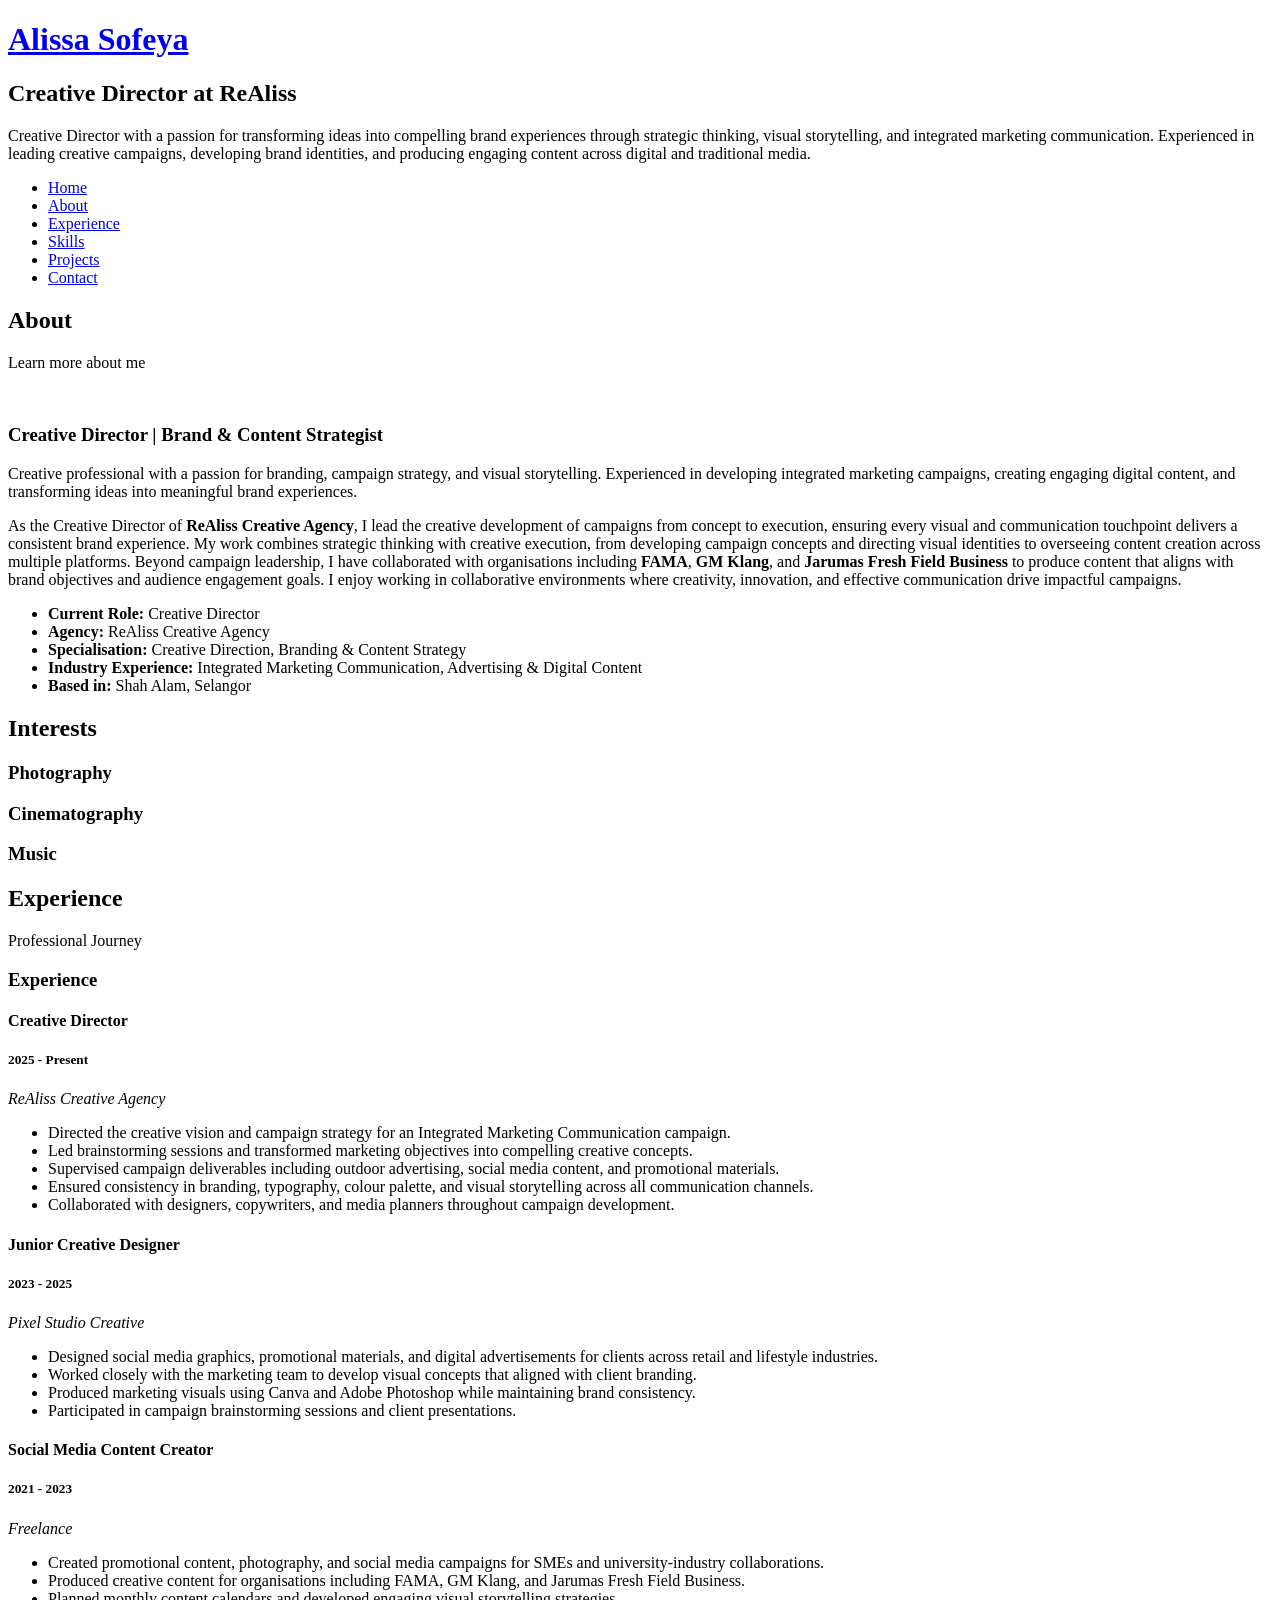
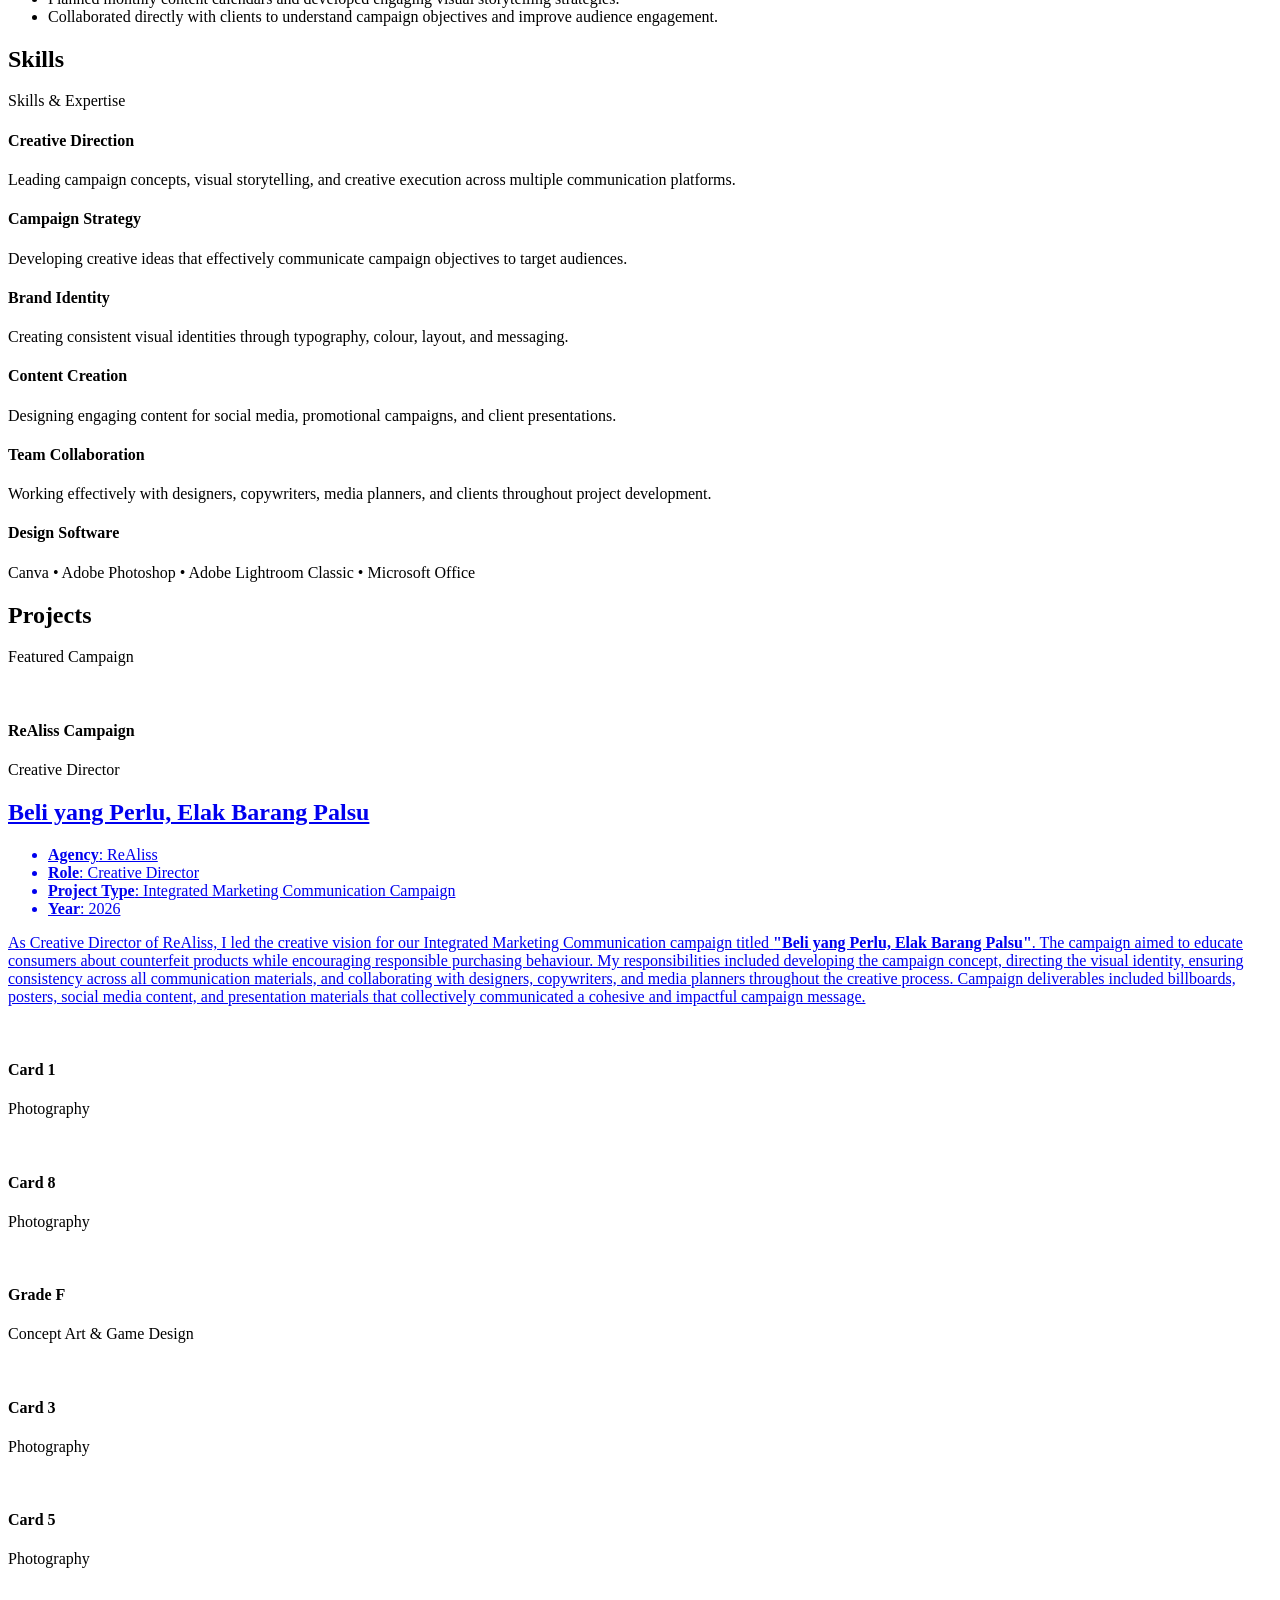
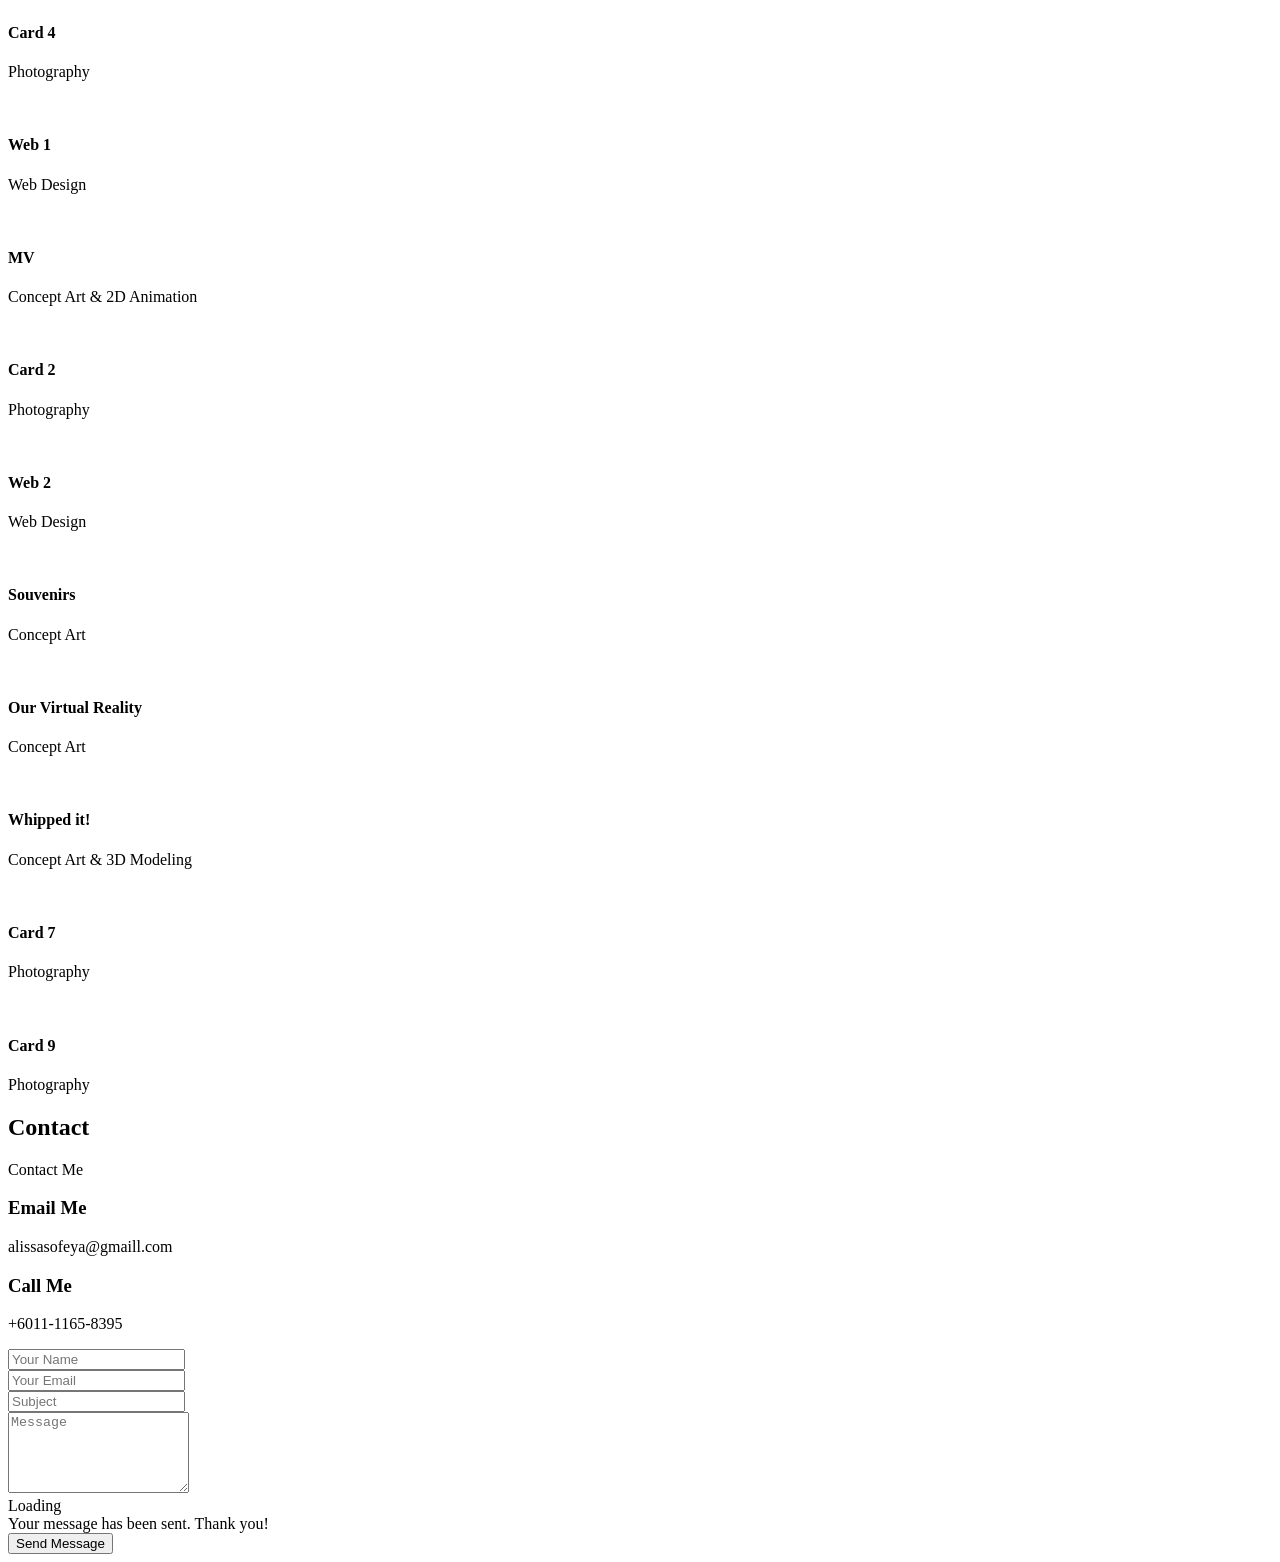
==== index.html @ f17507a2 "Add files via upload" ====
<!DOCTYPE html>
<html lang="en">

<head>
  <meta charset="utf-8">
  <meta content="width=device-width, initial-scale=1.0" name="viewport">

  <title>Alissafy</title>
  <meta content="" name="description">
  <meta content="" name="keywords">


  <link href="assets/img/portfolio/logo.png" rel="icon">
  <link href="assets/img/portfolio/logo.png" rel="apple-touch-icon">

  
  <link href="https://fonts.googleapis.com/css?family=Open+Sans:300,300i,400,400i,600,600i,700,700i|Raleway:300,300i,400,400i,500,500i,600,600i,700,700i|Poppins:300,300i,400,400i,500,500i,600,600i,700,700i" rel="stylesheet">

  
  <link href="assets/vendor/bootstrap/css/bootstrap.min.css" rel="stylesheet">
  <link href="assets/vendor/bootstrap-icons/bootstrap-icons.css" rel="stylesheet">
  <link href="assets/vendor/boxicons/css/boxicons.min.css" rel="stylesheet">
  <link href="assets/vendor/glightbox/css/glightbox.min.css" rel="stylesheet">
  <link href="assets/vendor/remixicon/remixicon.css" rel="stylesheet">
  <link href="assets/vendor/swiper/swiper-bundle.min.css" rel="stylesheet">

  
  <link href="assets/css/style.css" rel="stylesheet">

  

</head>

<body>

   <header id="header">
	    <div class="container">

      <h1><a href="index.html">Alissa Sofeya</a></h1>
     
      <h2>Creative Director at <span>ReAliss</span> </h2>
	
		<p>
Creative Director with a passion for transforming ideas into compelling brand experiences through strategic thinking, visual storytelling, and integrated marketing communication. Experienced in leading creative campaigns, developing brand identities, and producing engaging content across digital and traditional media.
</p>
	   
 <div class="container">
      <nav id="navbar" class="navbar">
        <ul>
          <li><a class="nav-link active" href="#header">Home</a></li>
          <li><a class="nav-link" href="#about">About</a></li>
		  <li><a class="nav-link" href="#resume">Experience</a></li>
		  <li><a class="nav-link" href="#services">Skills</a></li>
		  <li><a class="nav-link" href="#portfolio">Projects</a></li>
          <li><a class="nav-link" href="#contact">Contact</a></li>
        </ul>
        <i class="bi bi-list mobile-nav-toggle"></i>
      </nav>

     

    </div>
  </header>

  
  <section id="about" class="about">

    
    <div class="about-me container">

      <div class="section-title">
        <h2>About</h2>
        <p>Learn more about me</p>
      </div>

      <div class="row">
        <div class="col-lg-4" data-aos="fade-right">
          <img src="assets/img/portfolio/lisso.jpg" class="img-fluid" alt="">
        </div>
        <div class="col-lg-8 pt-4 pt-lg-0 content" data-aos="fade-left">
     <h3>Creative Director | Brand & Content Strategist</h3>
          <p class="fst-italic">
Creative professional with a passion for branding, campaign strategy, and visual storytelling. Experienced in developing integrated marketing campaigns, creating engaging digital content, and transforming ideas into meaningful brand experiences.
</p>

<p>
As the Creative Director of <strong>ReAliss Creative Agency</strong>, I lead the creative development of campaigns from concept to execution, ensuring every visual and communication touchpoint delivers a consistent brand experience. My work combines strategic thinking with creative execution, from developing campaign concepts and directing visual identities to overseeing content creation across multiple platforms.

Beyond campaign leadership, I have collaborated with organisations including <strong>FAMA</strong>, <strong>GM Klang</strong>, and <strong>Jarumas Fresh Field Business</strong> to produce content that aligns with brand objectives and audience engagement goals. I enjoy working in collaborative environments where creativity, innovation, and effective communication drive impactful campaigns.
</p>
          <div class="row">
            <div class="col-lg-6">
             <ul>
  <li><i class="bi bi-chevron-right"></i> <strong>Current Role:</strong> <span> Creative Director</span></li>

  <li><i class="bi bi-chevron-right"></i> <strong>Agency:</strong> <span> ReAliss Creative Agency</span></li>

  <li><i class="bi bi-chevron-right"></i> <strong>Specialisation:</strong> <span> Creative Direction, Branding & Content Strategy </span></li>

  <li><i class="bi bi-chevron-right"></i> <strong>Industry Experience:</strong> <span> Integrated Marketing Communication, Advertising & Digital Content </span></li>

  <li><i class="bi bi-chevron-right"></i> <strong>Based in:</strong> <span> Shah Alam, Selangor </span></li>
</ul>
            </div>
          </div>
        </div>
      </div>

    </div>

    
   
  
  
      </div>

    </div>

  
    <div class="interests container">

      <div class="section-title">
        <h2>Interests</h2>
      </div>

      <div class="row">
        <div class="col-lg-3 col-md-4">
          <div class="icon-box">
            <i class="bx bi-camera" style="color: #ffbb2c;"></i>
            <h3>Photography</h3>
          </div>
        </div>
        <div class="col-lg-3 col-md-4 mt-4 mt-md-0">
          <div class="icon-box">
            <i class="bx bxs-video-recording" style="color: #e80368;"></i>
            <h3>Cinematography</h3>
          </div>
        </div>
        <div class="col-lg-3 col-md-4 mt-4 mt-lg-0">
          <div class="icon-box">
            <i class="bx bi-headphones" style="color: #e361ff;"></i>
            <h3>Music</h3>
          </div>
        </div>
		</div>
	  </div>
  </section>

  
<section id="resume" class="resume">

  <div class="container">

    <div class="section-title">
      <h2>Experience</h2>
      <p>Professional Journey</p>
    </div>

      <div class="col-lg-6">

        <h3 class="resume-title">Experience</h3>

       <div class="resume-item">
  <h4>Creative Director</h4>
  <h5>2025 - Present</h5>
  <p><em>ReAliss Creative Agency</em></p>

  <ul>
    <li>Directed the creative vision and campaign strategy for an Integrated Marketing Communication campaign.</li>

    <li>Led brainstorming sessions and transformed marketing objectives into compelling creative concepts.</li>

    <li>Supervised campaign deliverables including outdoor advertising, social media content, and promotional materials.</li>

    <li>Ensured consistency in branding, typography, colour palette, and visual storytelling across all communication channels.</li>

    <li>Collaborated with designers, copywriters, and media planners throughout campaign development.</li>
  </ul>
</div>

        <div class="resume-item">
  <h4>Junior Creative Designer</h4>
  <h5>2023 - 2025</h5>

  <p><em>Pixel Studio Creative</em></p>

  <ul>

    <li>Designed social media graphics, promotional materials, and digital advertisements for clients across retail and lifestyle industries.</li>

    <li>Worked closely with the marketing team to develop visual concepts that aligned with client branding.</li>

    <li>Produced marketing visuals using Canva and Adobe Photoshop while maintaining brand consistency.</li>

    <li>Participated in campaign brainstorming sessions and client presentations.</li>

  </ul>

</div>

       <div class="resume-item">

<h4>Social Media Content Creator</h4>

<h5>2021 - 2023</h5>

<p><em>Freelance</em></p>

<ul>

<li>Created promotional content, photography, and social media campaigns for SMEs and university-industry collaborations.</li>

<li>Produced creative content for organisations including FAMA, GM Klang, and Jarumas Fresh Field Business.</li>

<li>Planned monthly content calendars and developed engaging visual storytelling strategies.</li>

<li>Collaborated directly with clients to understand campaign objectives and improve audience engagement.</li>

</ul>

</div>

      </div>

    </div>

  </div>

</section>

  
<section id="services" class="services">

<div class="container">

<div class="section-title">
<h2>Skills</h2>
<p>Skills & Expertise</p>
</div>

<div class="row">

<div class="col-lg-4 col-md-6 icon-box">
<div class="icon"><i class="bi bi-palette"></i></div>
<h4>Creative Direction</h4>
<p>Leading campaign concepts, visual storytelling, and creative execution across multiple communication platforms.</p>
</div>

<div class="col-lg-4 col-md-6 icon-box">
<div class="icon"><i class="bi bi-lightbulb"></i></div>
<h4>Campaign Strategy</h4>
<p>Developing creative ideas that effectively communicate campaign objectives to target audiences.</p>
</div>

<div class="col-lg-4 col-md-6 icon-box">
<div class="icon"><i class="bi bi-brush"></i></div>
<h4>Brand Identity</h4>
<p>Creating consistent visual identities through typography, colour, layout, and messaging.</p>
</div>

<div class="col-lg-4 col-md-6 icon-box">
<div class="icon"><i class="bi bi-camera"></i></div>
<h4>Content Creation</h4>
<p>Designing engaging content for social media, promotional campaigns, and client presentations.</p>
</div>

<div class="col-lg-4 col-md-6 icon-box">
<div class="icon"><i class="bi bi-people"></i></div>
<h4>Team Collaboration</h4>
<p>Working effectively with designers, copywriters, media planners, and clients throughout project development.</p>
</div>

<div class="col-lg-4 col-md-6 icon-box">
<div class="icon"><i class="bi bi-laptop"></i></div>
<h4>Design Software</h4>
<p>Canva • Adobe Photoshop • Adobe Lightroom Classic • Microsoft Office</p>
</div>

</div>

</div>

</section><!-- End Services Section -->

  <!-- ======= Portfolio Section ======= -->
  <section id="portfolio" class="portfolio">
    <div class="container">

     <div class="section-title">
<h2>Projects</h2>
<p>Featured Campaign</p>
</div>

     <div class="col-lg-4 col-md-6 portfolio-item">

<div class="portfolio-wrap">

<img src="assets/img/portfolio/realiss-cover.jpg" class="img-fluid" alt="">

<div class="portfolio-info">

<h4>ReAliss Campaign</h4>

<p>Creative Director</p>

<div class="portfolio-links">

<a href="assets/img/portfolio/realiss-cover.jpg"
data-gallery="portfolioGallery"
class="portfolio-lightbox"
title="Beli yang Perlu, Elak Barang Palsu">

<i class="bx bx-plus"></i>

</a>

<a href="portfolio-details.html">

	<h2>Beli yang Perlu, Elak Barang Palsu</h2>

<ul>

<li><strong>Agency</strong>: ReAliss</li>

<li><strong>Role</strong>: Creative Director</li>

<li><strong>Project Type</strong>: Integrated Marketing Communication Campaign</li>

<li><strong>Year</strong>: 2026</li>

</ul>

<p>

As Creative Director of ReAliss, I led the creative vision for our Integrated Marketing Communication campaign titled <strong>"Beli yang Perlu, Elak Barang Palsu"</strong>. The campaign aimed to educate consumers about counterfeit products while encouraging responsible purchasing behaviour.

My responsibilities included developing the campaign concept, directing the visual identity, ensuring consistency across all communication materials, and collaborating with designers, copywriters, and media planners throughout the creative process.

Campaign deliverables included billboards, posters, social media content, and presentation materials that collectively communicated a cohesive and impactful campaign message.

</p>
<i class="bx bx-link"></i>

</a>

</div>

</div>

</div>

</div>

      <div class="row portfolio-container">

		  <div class="col-lg-4 col-md-6 portfolio-item filter-card">
          <div class="portfolio-wrap">
            <img src="assets/img/portfolio/genting2.png" class="img-fluid" alt="">
            <div class="portfolio-info">
              <h4>Card 1</h4>
              <p>Photography</p>
              <div class="portfolio-links">
                <a href="assets/img/portfolio/genting2.png" data-gallery="portfolioGallery" class="portfolio-lightbox" title="Card 1"><i class="bx bx-plus"></i></a>
              </div>
            </div>
          </div>
        </div>
		  
		  <div class="col-lg-4 col-md-6 portfolio-item filter-card">
          <div class="portfolio-wrap">
            <img src="assets/img/portfolio/bella 2.png" class="img-fluid" alt="">
            <div class="portfolio-info">
              <h4>Card 8</h4>
              <p>Photography</p>
              <div class="portfolio-links">
                <a href="assets/img/portfolio/bella 2.png" data-gallery="portfolioGallery" class="portfolio-lightbox" title="Card 5"><i class="bx bx-plus"></i></a>
              </div>
            </div>
          </div>
        </div>
		  
		  
        <div class="col-lg-4 col-md-6 portfolio-item filter-app">
          <div class="portfolio-wrap">
            <img src="assets/img/portfolio/Poster.png" class="img-fluid" alt="">
            <div class="portfolio-info">
              <h4>Grade F</h4>
              <p>Concept Art &amp; Game Design</p>
              <div class="portfolio-links">
                <a href="assets/img/portfolio/Grade F Official Trailer.mp4" data-gallery="portfolioGallery" class="portfolio-lightbox" title="App 1"><i class="bx bx-plus"></i></a>
                <a href="portfolio-details.html" data-gallery="portfolioDetailsGallery" data-glightbox="type: external" class="portfolio-details-lightbox" title="Portfolio Details"><i class="bx bx-link"></i></a>
              </div>
            </div>
          </div>
        </div>
		
		   <div class="col-lg-4 col-md-6 portfolio-item filter-card">
          <div class="portfolio-wrap">
            <img src="assets/img/portfolio/bell 3.png" class="img-fluid" alt="">
            <div class="portfolio-info">
              <h4>Card 3</h4>
              <p>Photography</p>
              <div class="portfolio-links">
                <a href="assets/img/portfolio/bell 3.png" data-gallery="portfolioGallery" class="portfolio-lightbox" title="Card 3"><i class="bx bx-plus"></i></a>
              </div>
            </div>
          </div>
        </div>
		  
		   
		  
		   <div class="col-lg-4 col-md-6 portfolio-item filter-card">
          <div class="portfolio-wrap">
            <img src="assets/img/portfolio/photo_6251477753375337849_y.jpg" class="img-fluid" alt="">
            <div class="portfolio-info">
              <h4>Card 5</h4>
              <p>Photography</p>
              <div class="portfolio-links">
                <a href="assets/img/portfolio/photo_6251477753375337849_y.jpg" data-gallery="portfolioGallery" class="portfolio-lightbox" title="Card 5"><i class="bx bx-plus"></i></a>
              </div>
            </div>
          </div>
        </div>
		  
		   <div class="col-lg-4 col-md-6 portfolio-item filter-card">
          <div class="portfolio-wrap">
            <img src="assets/img/portfolio/scenery.png" class="img-fluid" alt="">
            <div class="portfolio-info">
              <h4>Card 4</h4>
              <p>Photography</p>
              <div class="portfolio-links">
                <a href="assets/img/portfolio/scenery.png" data-gallery="portfolioGallery" class="portfolio-lightbox" title="Card 4"><i class="bx bx-plus"></i></a>
              </div>
            </div>
          </div>
        </div>
		  
        <div class="col-lg-4 col-md-6 portfolio-item filter-web">
          <div class="portfolio-wrap">
            <img src="assets/img/portfolio/Screenshot (131).png" class="img-fluid" alt="">
            <div class="portfolio-info">
              <h4>Web 1</h4>
			  <p>Web Design</p>
              <a href="portfolio-details1.html" data-gallery="portfolioDetailsGallery" data-glightbox="type: external" class="portfolio-details-lightbox" title="Portfolio Details"><i class="bx bx-link"></i></a>
              </div>
            </div>
          </div>
        

        <div class="col-lg-4 col-md-6 portfolio-item filter-app">
          <div class="portfolio-wrap">
            <img src="assets/img/portfolio/mv.png" class="img-fluid" alt="">
            <div class="portfolio-info">
              <h4>MV</h4>
              <p>Concept Art &amp; 2D Animation</p>
              <div class="portfolio-links">
                <a href="assets/img/portfolio/MV.mp4" data-gallery="portfolioGallery" class="portfolio-lightbox" title="App 2"><i class="bx bx-plus"></i></a>
                <a href="portfolio-details2.html" data-gallery="portfolioDetailsGallery" data-glightbox="type: external" class="portfolio-details-lightbox" title="Portfolio Details"><i class="bx bx-link"></i></a>
              </div>
            </div>
          </div>
        </div>

        <div class="col-lg-4 col-md-6 portfolio-item filter-card">
          <div class="portfolio-wrap">
            <img src="assets/img/portfolio/funfair 2(1).png" class="img-fluid" alt="">
            <div class="portfolio-info">
              <h4>Card 2</h4>
              <p>Photography</p>
              <div class="portfolio-links">
                <a href="assets/img/portfolio/funfair 2(1).png" data-gallery="portfolioGallery" class="portfolio-lightbox" title="Card 2"><i class="bx bx-plus"></i></a>
              </div>
            </div>
          </div>
        </div>

        <div class="col-lg-4 col-md-6 portfolio-item filter-web">
          <div class="portfolio-wrap">
            <img src="assets/img/portfolio/Screenshot (128).png" class="img-fluid" alt="">
            <div class="portfolio-info">
              <h4>Web 2</h4>
              <p>Web Design</p>
              <div class="portfolio-links">
                <a href="portfolio-details3.html" data-gallery="portfolioDetailsGallery" data-glightbox="type: external" class="portfolio-details-lightbox" title="Portfolio Details"><i class="bx bx-link"></i></a>
              </div>
            </div>
          </div>
        </div>

        <div class="col-lg-4 col-md-6 portfolio-item filter-app">
          <div class="portfolio-wrap">
            <img src="assets/img/portfolio/Screenshot (134).png" class="img-fluid" alt="">
            <div class="portfolio-info">
              <h4>Souvenirs</h4>
              <p> Concept Art </p>
              <div class="portfolio-links">
                <a href="assets/img/portfolio/Souvenirs.mp4" data-gallery="portfolioGallery" class="portfolio-lightbox" title="App 3"><i class="bx bx-plus"></i></a>
                <a href="portfolio-details4.html" data-gallery="portfolioDetailsGallery" data-glightbox="type: external" class="portfolio-details-lightbox" title="Portfolio Details"><i class="bx bx-link"></i></a>
              </div>
            </div>
          </div>
        </div>
		  
		   <div class="col-lg-4 col-md-6 portfolio-item filter-app">
          <div class="portfolio-wrap">
            <img src="assets/img/portfolio/Screenshot (139).png" class="img-fluid" alt="">
            <div class="portfolio-info">
              <h4>Our Virtual Reality</h4>
              <p> Concept Art </p>
              <div class="portfolio-links">
                <a href="assets/img/portfolio/Our Virtual Reality.mp4" data-gallery="portfolioGallery" class="portfolio-lightbox" title="App 4"><i class="bx bx-plus"></i></a>
                <a href="portfolio-details5.html" data-gallery="portfolioDetailsGallery" data-glightbox="type: external" class="portfolio-details-lightbox" title="Portfolio Details"><i class="bx bx-link"></i></a>
              </div>
            </div>
          </div>
        </div>
		  
		  
		  
		    <div class="col-lg-4 col-md-6 portfolio-item filter-app">
          <div class="portfolio-wrap">
            <img src="assets/img/portfolio/Screenshot (144).png" class="img-fluid" alt="">
            <div class="portfolio-info">
              <h4>Whipped it!</h4>
              <p> Concept Art &amp; 3D Modeling </p>
              <div class="portfolio-links">
                <a href="assets/img/portfolio/Whipped It Animation Final Project.mp4" data-gallery="portfolioGallery" class="portfolio-lightbox" title="App 5"><i class="bx bx-plus"></i></a>
                <a href="portfolio-details6.html" data-gallery="portfolioDetailsGallery" data-glightbox="type: external" class="portfolio-details-lightbox" title="Portfolio Details"><i class="bx bx-link"></i></a>
              </div>
            </div>
          </div>
        </div>
		 
		   <div class="col-lg-4 col-md-6 portfolio-item filter-card">
          <div class="portfolio-wrap">
            <img src="assets/img/portfolio/genting1.png" class="img-fluid" alt="">
            <div class="portfolio-info">
              <h4>Card 7</h4>
              <p>Photography</p>
              <div class="portfolio-links">
                <a href="assets/img/portfolio/genting1.png" data-gallery="portfolioGallery" class="portfolio-lightbox" title="Card 5"><i class="bx bx-plus"></i></a>
              </div>
            </div>
          </div>
        </div>
		   
		  
		   
		   <div class="col-lg-4 col-md-6 portfolio-item filter-card">
          <div class="portfolio-wrap">
            <img src="assets/img/portfolio/funfair3(1).png" class="img-fluid" alt="">
            <div class="portfolio-info">
              <h4>Card 9</h4>
              <p>Photography</p>
              <div class="portfolio-links">
                <a href="assets/img/portfolio/funfair3(1).png" data-gallery="portfolioGallery" class="portfolio-lightbox" title="Card 5"><i class="bx bx-plus"></i></a>
              </div>
            </div>
          </div>
        </div>

        

      </div>
</div>
    
  </section>

  
  <section id="contact" class="contact">
    <div class="container">

      <div class="section-title">
        <h2>Contact</h2>
        <p>Contact Me</p>
      </div>

      <div class="row mt-2">

        

        <div class="col-md-6 mt-4 d-flex align-items-stretch">
          <div class="info-box">
            <i class="bx bx-envelope"></i>
            <h3>Email Me</h3>
            <p>alissasofeya@gmaill.com</p>
          </div>
        </div>
        <div class="col-md-6 mt-4 d-flex align-items-stretch">
          <div class="info-box">
            <i class="bx bx-phone-call"></i>
            <h3>Call Me</h3>
            <p>+6011-1165-8395</p>
          </div>
        </div>
      </div>

      <form action="forms/contact.php" method="post" role="form" class="php-email-form mt-4">
        <div class="row">
          <div class="col-md-6 form-group">
            <input type="text" name="name" class="form-control" id="name" placeholder="Your Name" required>
          </div>
          <div class="col-md-6 form-group mt-3 mt-md-0">
            <input type="email" class="form-control" name="email" id="email" placeholder="Your Email" required>
          </div>
        </div>
        <div class="form-group mt-3">
          <input type="text" class="form-control" name="subject" id="subject" placeholder="Subject" required>
        </div>
        <div class="form-group mt-3">
          <textarea class="form-control" name="message" rows="5" placeholder="Message" required></textarea>
        </div>
        <div class="my-3">
          <div class="loading">Loading</div>
          <div class="error-message"></div>
          <div class="sent-message">Your message has been sent. Thank you!</div>
        </div>
        <div class="text-center"><button type="submit">Send Message</button></div>
      </form>

    </div>
  </section>
	
	
<script src="assets/vendor/purecounter/purecounter_vanilla.js"></script>
  <script src="assets/vendor/bootstrap/js/bootstrap.bundle.min.js"></script>
  <script src="assets/vendor/glightbox/js/glightbox.min.js"></script>
  <script src="assets/vendor/isotope-layout/isotope.pkgd.min.js"></script>
  <script src="assets/vendor/swiper/swiper-bundle.min.js"></script>
  <script src="assets/vendor/waypoints/noframework.waypoints.js"></script>
  <script src="assets/vendor/php-email-form/validate.js"></script>

  
  <script src="assets/js/main.js"></script>
</body>

</html>
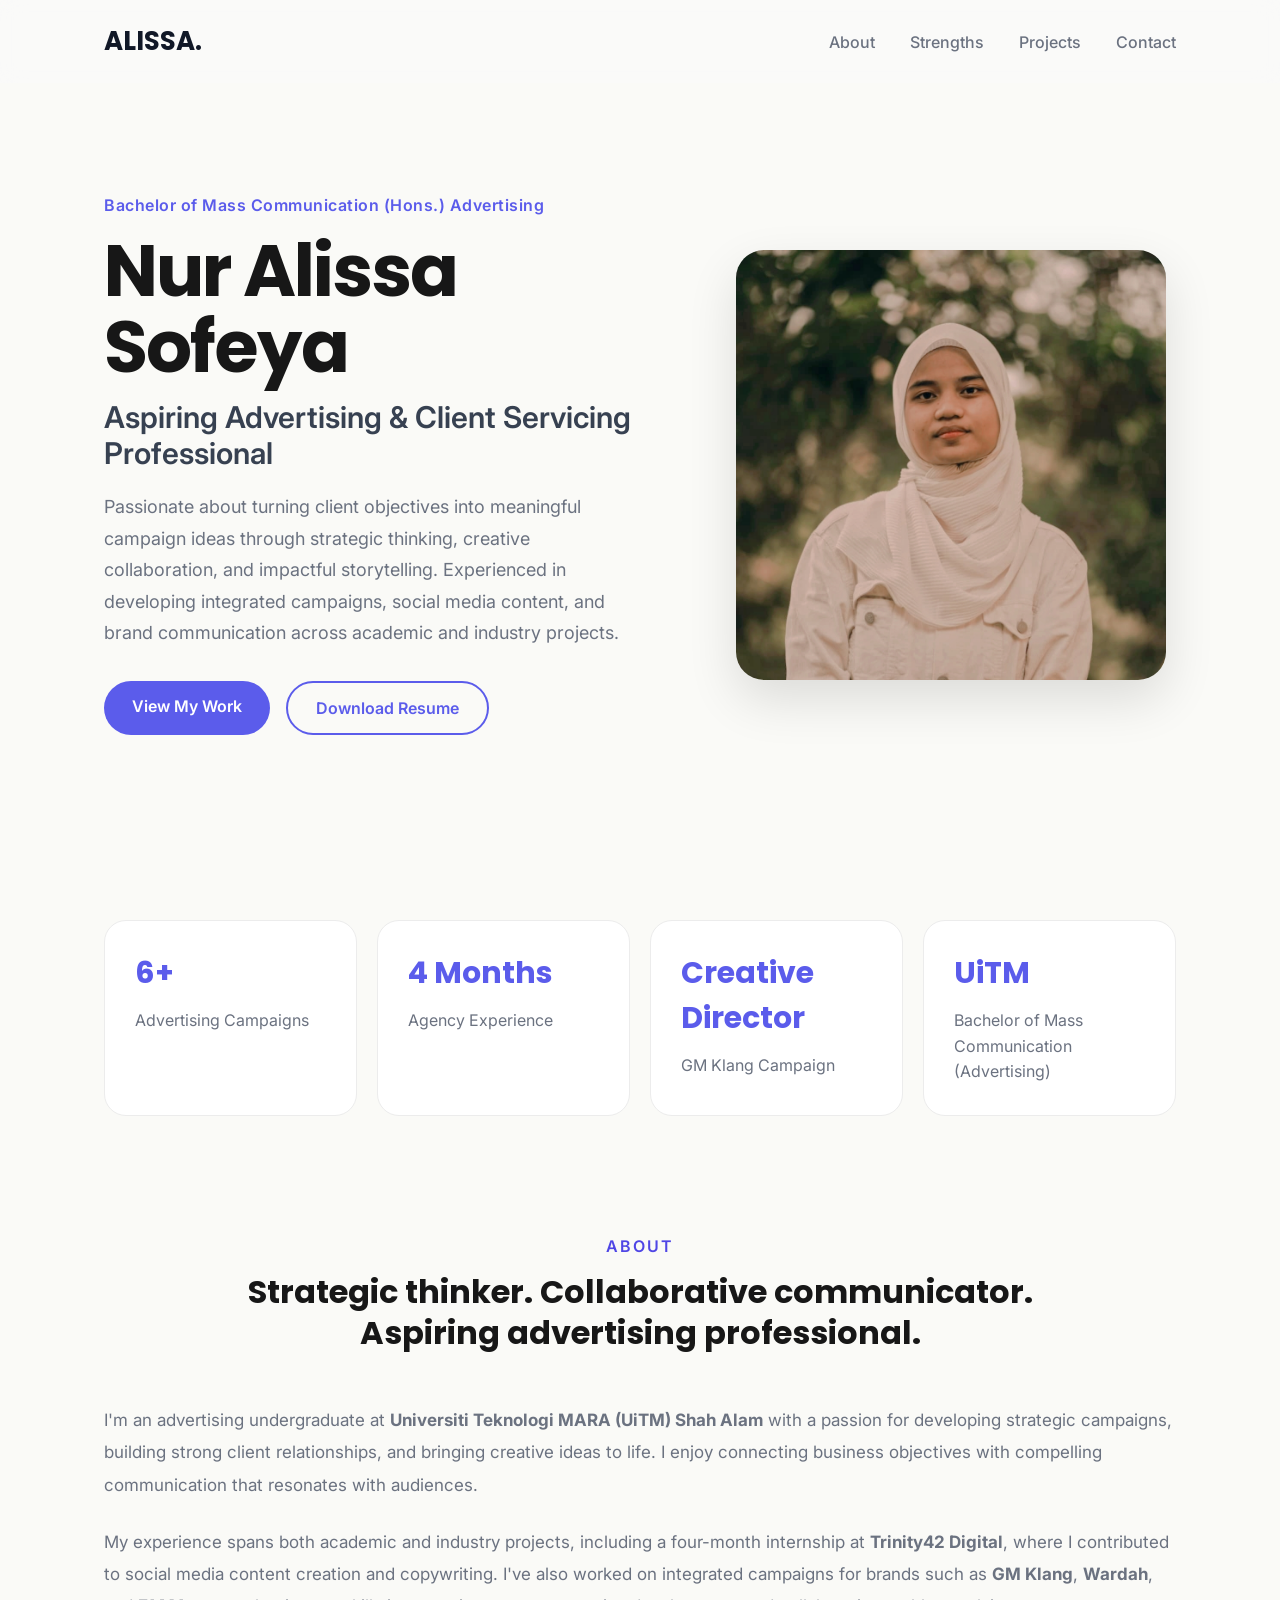
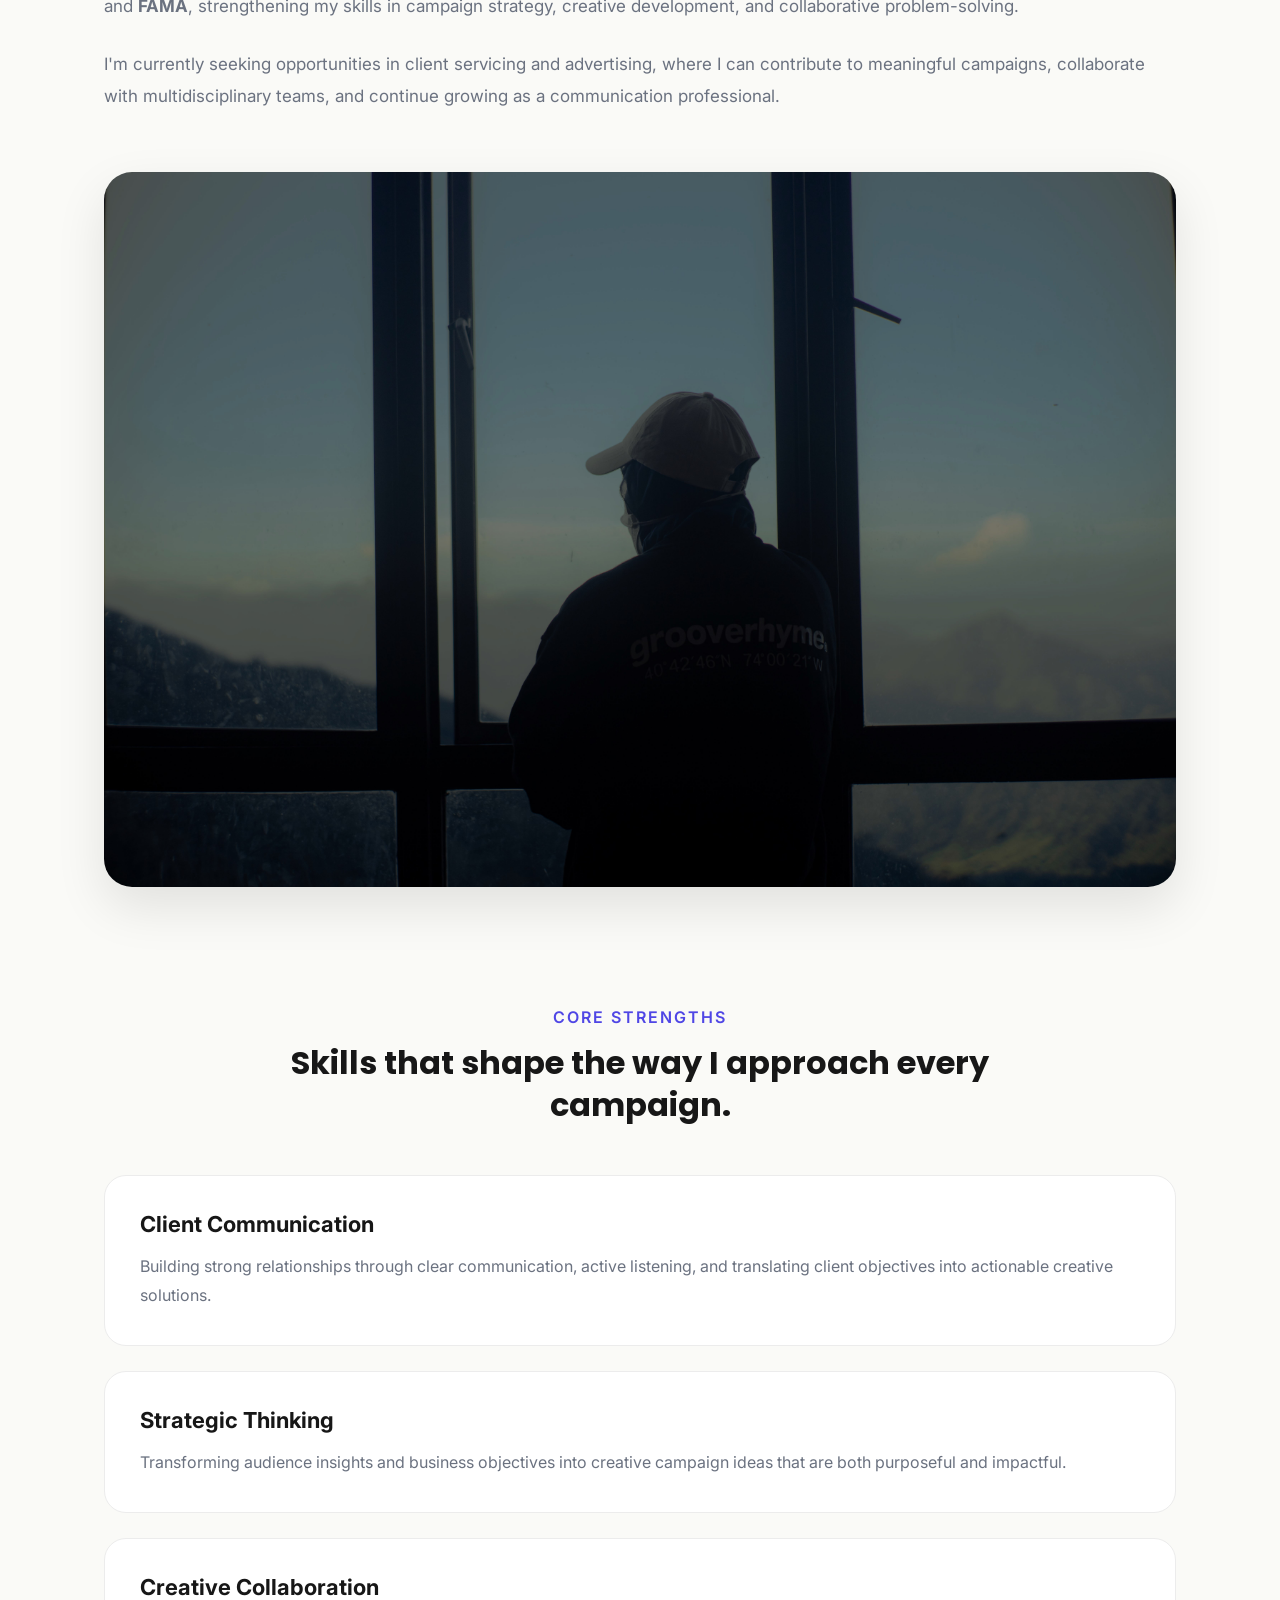
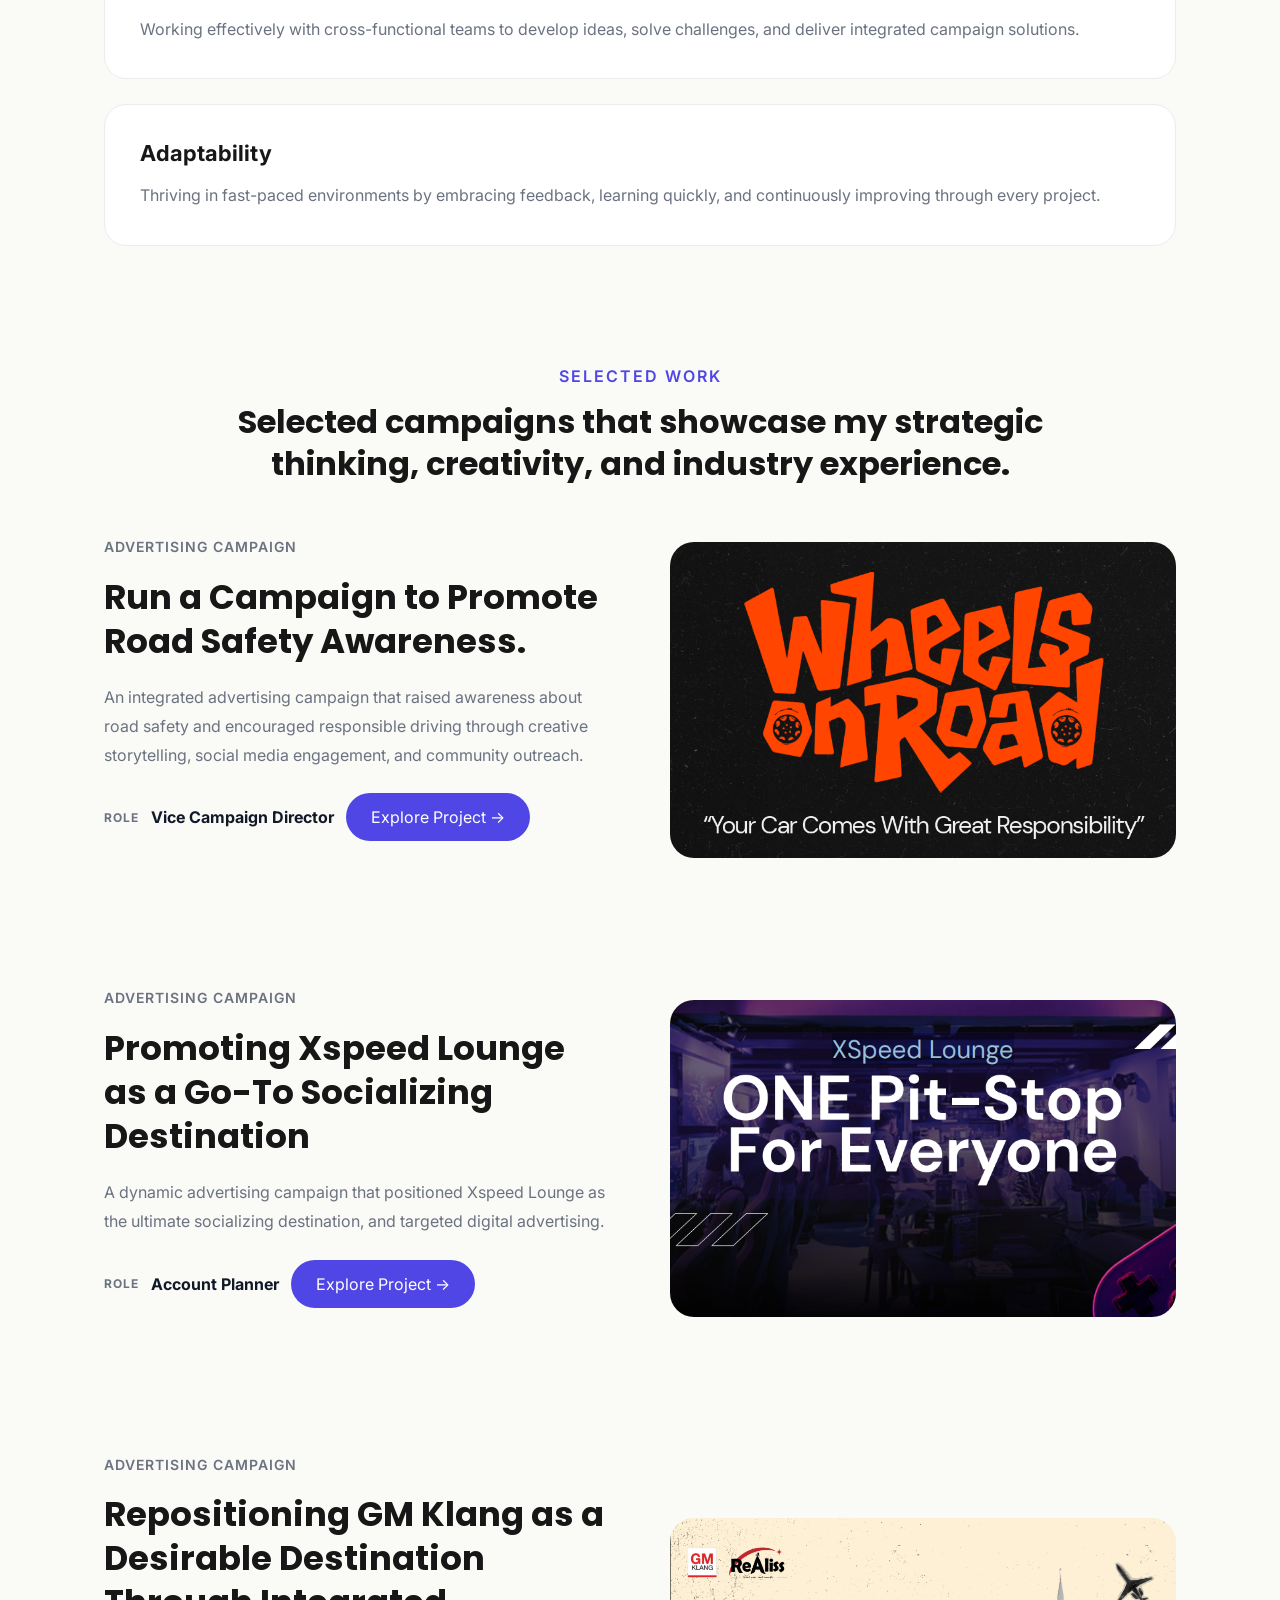
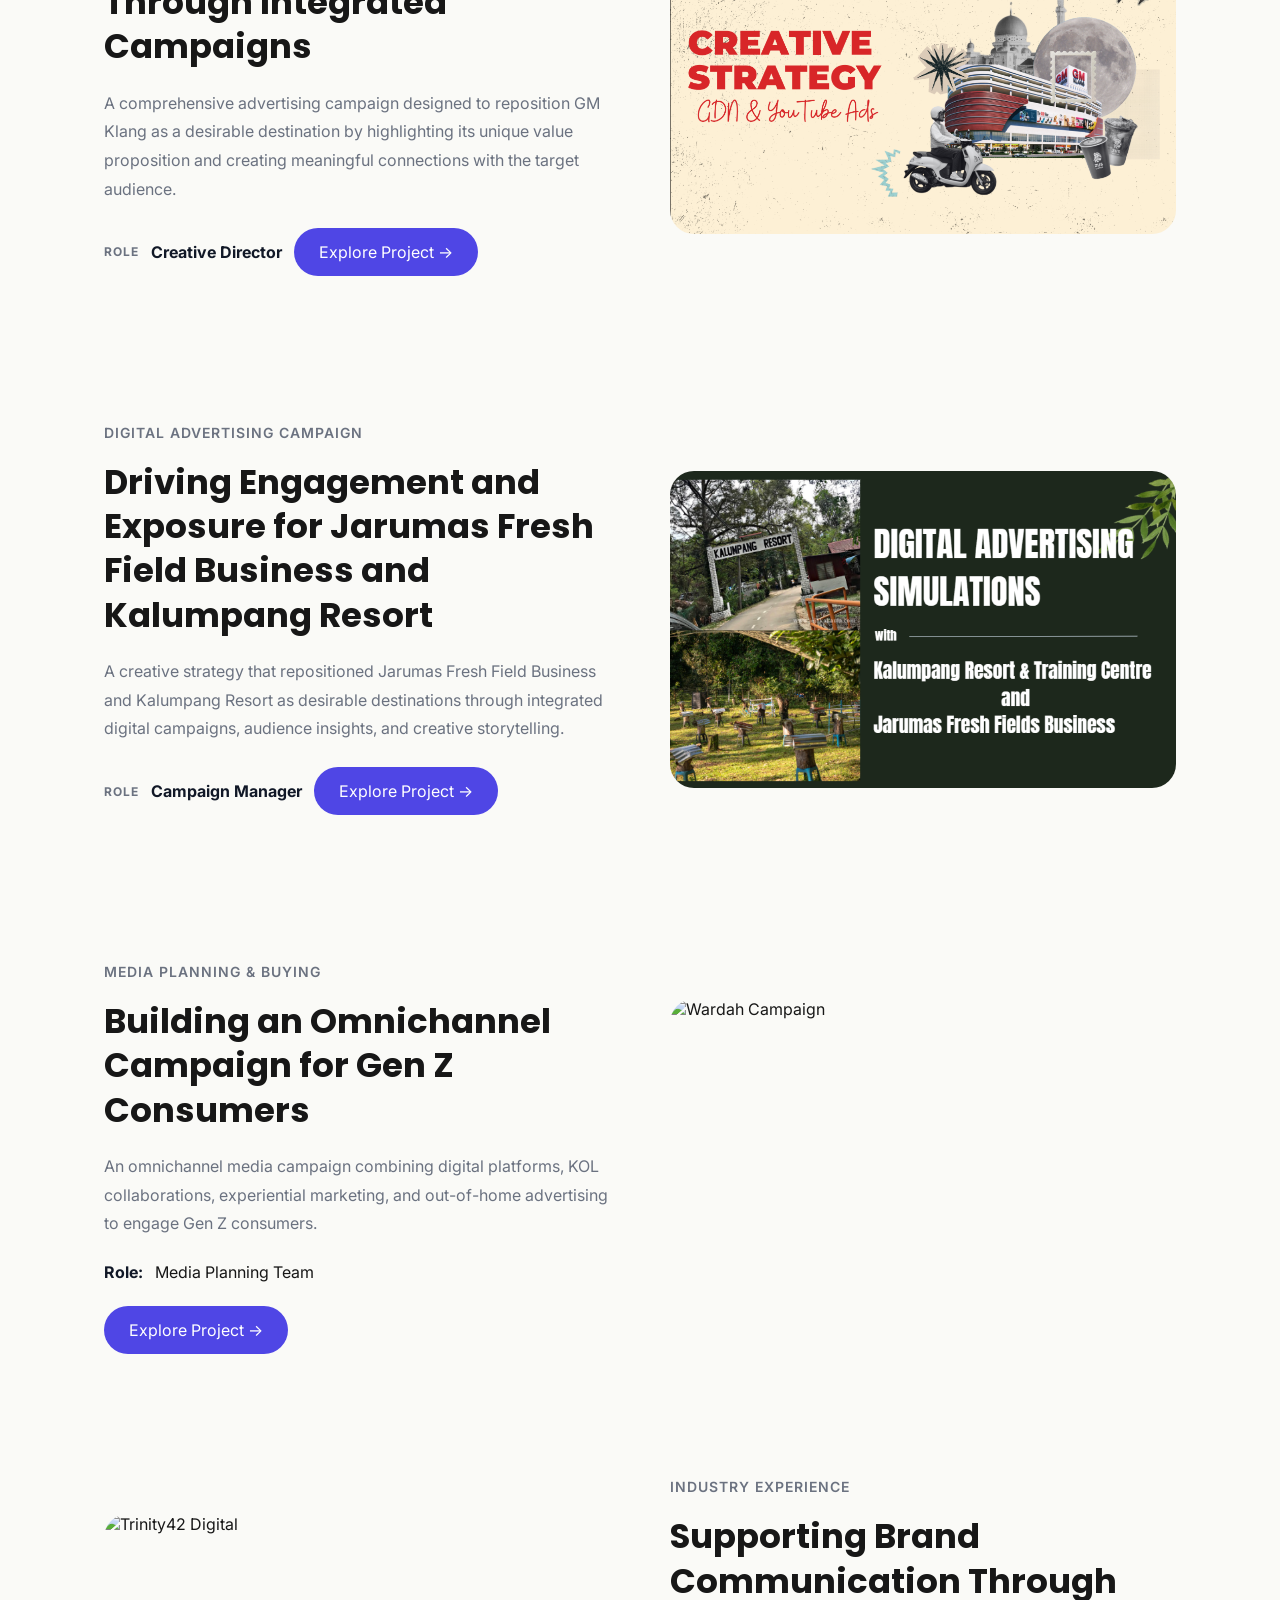
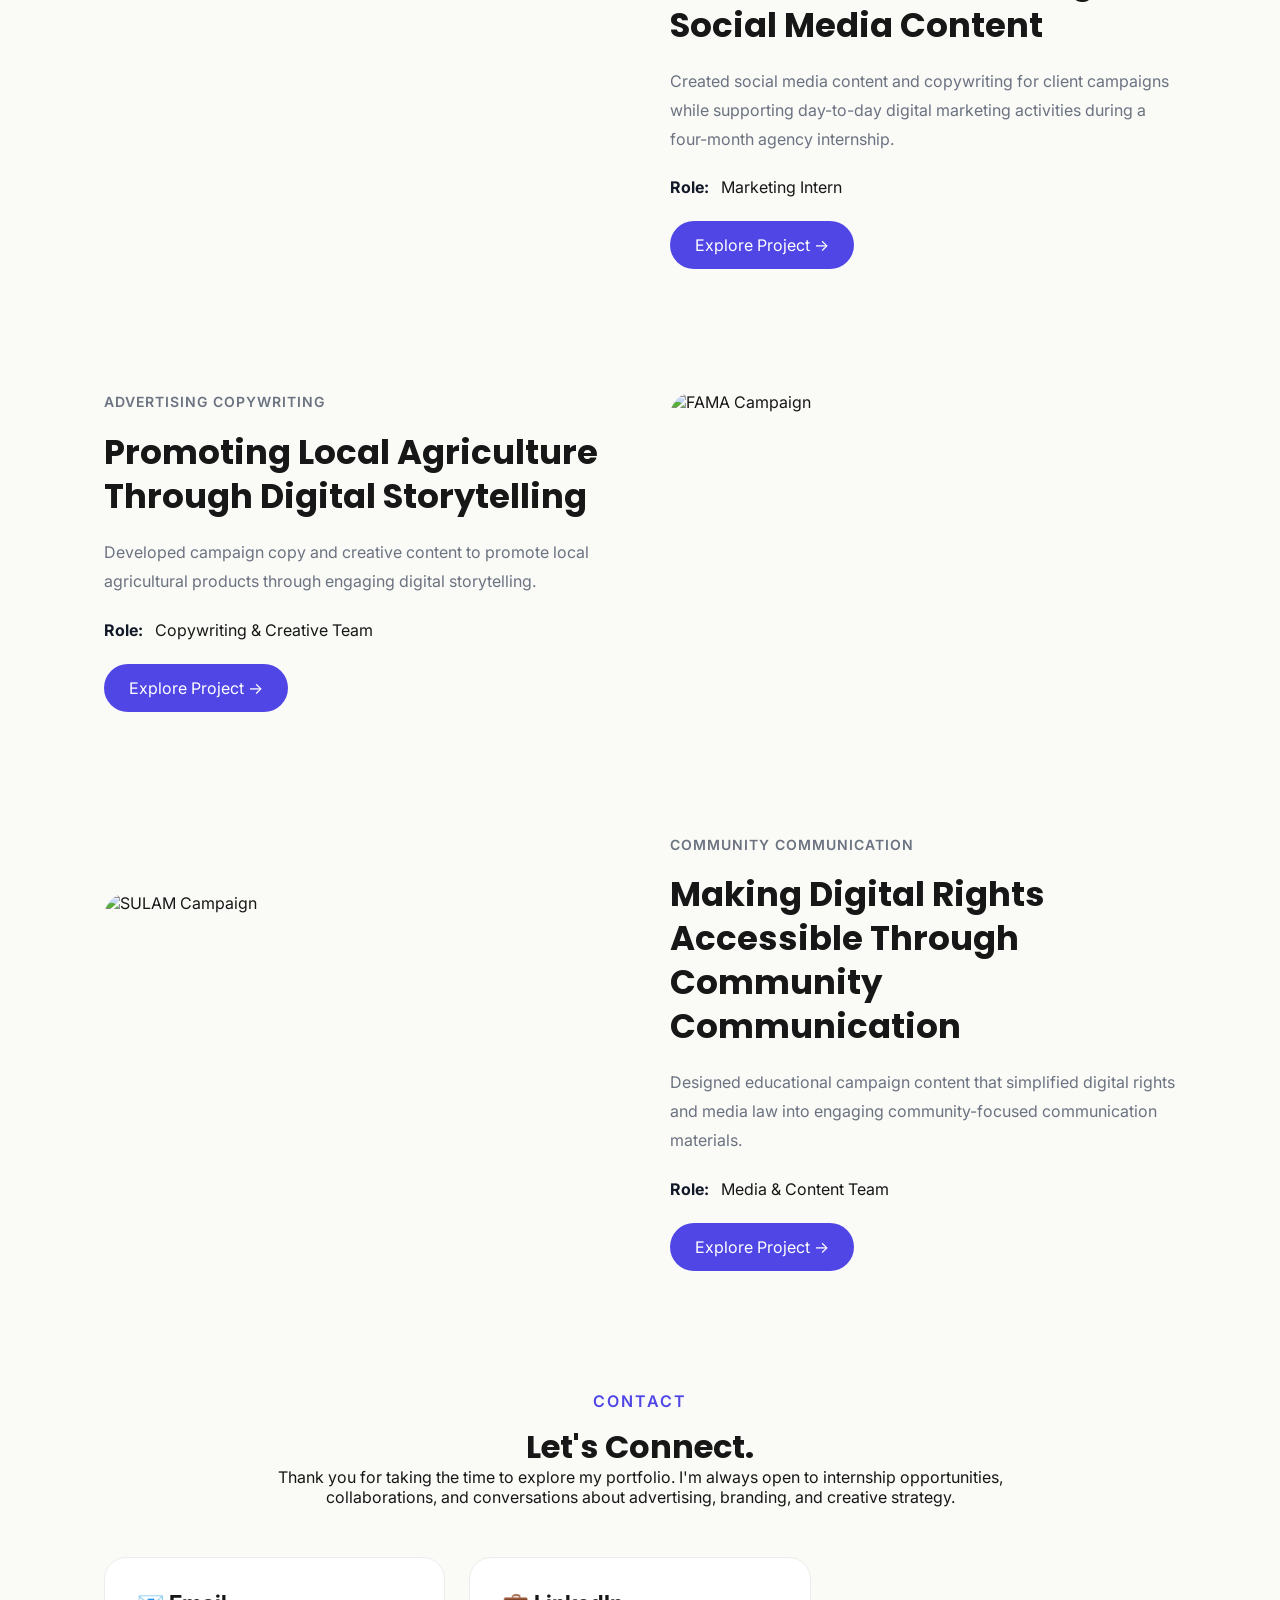
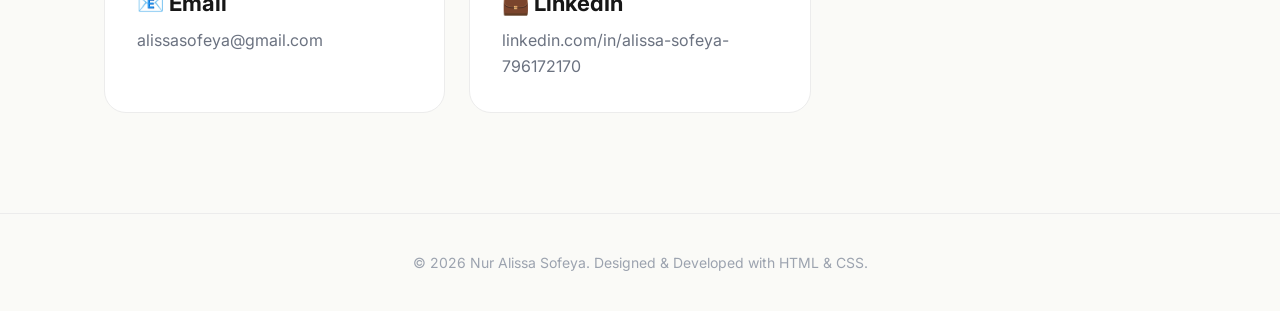
==== commit c7c3e90a: "Add files via upload" ====
--- a/index.html
+++ b/index.html
@@ -1,637 +1,631 @@
-<!DOCTYPE html>
-<html lang="en">
-
-<head>
-  <meta charset="utf-8">
-  <meta content="width=device-width, initial-scale=1.0" name="viewport">
-
-  <title>Alissafy</title>
-  <meta content="" name="description">
-  <meta content="" name="keywords">
-
-
-  <link href="assets/img/portfolio/logo.png" rel="icon">
-  <link href="assets/img/portfolio/logo.png" rel="apple-touch-icon">
-
-  
-  <link href="https://fonts.googleapis.com/css?family=Open+Sans:300,300i,400,400i,600,600i,700,700i|Raleway:300,300i,400,400i,500,500i,600,600i,700,700i|Poppins:300,300i,400,400i,500,500i,600,600i,700,700i" rel="stylesheet">
-
-  
-  <link href="assets/vendor/bootstrap/css/bootstrap.min.css" rel="stylesheet">
-  <link href="assets/vendor/bootstrap-icons/bootstrap-icons.css" rel="stylesheet">
-  <link href="assets/vendor/boxicons/css/boxicons.min.css" rel="stylesheet">
-  <link href="assets/vendor/glightbox/css/glightbox.min.css" rel="stylesheet">
-  <link href="assets/vendor/remixicon/remixicon.css" rel="stylesheet">
-  <link href="assets/vendor/swiper/swiper-bundle.min.css" rel="stylesheet">
-
-  
-  <link href="assets/css/style.css" rel="stylesheet">
-
-  
-
-</head>
-
-<body>
-
-   <header id="header">
-	    <div class="container">
-
-      <h1><a href="index.html">Alissa Sofeya</a></h1>
-     
-      <h2>Creative Director at <span>ReAliss</span> </h2>
-	
-		<p>
-Creative Director with a passion for transforming ideas into compelling brand experiences through strategic thinking, visual storytelling, and integrated marketing communication. Experienced in leading creative campaigns, developing brand identities, and producing engaging content across digital and traditional media.
-</p>
-	   
- <div class="container">
-      <nav id="navbar" class="navbar">
-        <ul>
-          <li><a class="nav-link active" href="#header">Home</a></li>
-          <li><a class="nav-link" href="#about">About</a></li>
-		  <li><a class="nav-link" href="#resume">Experience</a></li>
-		  <li><a class="nav-link" href="#services">Skills</a></li>
-		  <li><a class="nav-link" href="#portfolio">Projects</a></li>
-          <li><a class="nav-link" href="#contact">Contact</a></li>
-        </ul>
-        <i class="bi bi-list mobile-nav-toggle"></i>
-      </nav>
-
-     
-
-    </div>
-  </header>
-
-  
-  <section id="about" class="about">
-
-    
-    <div class="about-me container">
-
-      <div class="section-title">
-        <h2>About</h2>
-        <p>Learn more about me</p>
-      </div>
-
-      <div class="row">
-        <div class="col-lg-4" data-aos="fade-right">
-          <img src="assets/img/portfolio/lisso.jpg" class="img-fluid" alt="">
-        </div>
-        <div class="col-lg-8 pt-4 pt-lg-0 content" data-aos="fade-left">
-     <h3>Creative Director | Brand & Content Strategist</h3>
-          <p class="fst-italic">
-Creative professional with a passion for branding, campaign strategy, and visual storytelling. Experienced in developing integrated marketing campaigns, creating engaging digital content, and transforming ideas into meaningful brand experiences.
-</p>
-
-<p>
-As the Creative Director of <strong>ReAliss Creative Agency</strong>, I lead the creative development of campaigns from concept to execution, ensuring every visual and communication touchpoint delivers a consistent brand experience. My work combines strategic thinking with creative execution, from developing campaign concepts and directing visual identities to overseeing content creation across multiple platforms.
-
-Beyond campaign leadership, I have collaborated with organisations including <strong>FAMA</strong>, <strong>GM Klang</strong>, and <strong>Jarumas Fresh Field Business</strong> to produce content that aligns with brand objectives and audience engagement goals. I enjoy working in collaborative environments where creativity, innovation, and effective communication drive impactful campaigns.
-</p>
-          <div class="row">
-            <div class="col-lg-6">
-             <ul>
-  <li><i class="bi bi-chevron-right"></i> <strong>Current Role:</strong> <span> Creative Director</span></li>
-
-  <li><i class="bi bi-chevron-right"></i> <strong>Agency:</strong> <span> ReAliss Creative Agency</span></li>
-
-  <li><i class="bi bi-chevron-right"></i> <strong>Specialisation:</strong> <span> Creative Direction, Branding & Content Strategy </span></li>
-
-  <li><i class="bi bi-chevron-right"></i> <strong>Industry Experience:</strong> <span> Integrated Marketing Communication, Advertising & Digital Content </span></li>
-
-  <li><i class="bi bi-chevron-right"></i> <strong>Based in:</strong> <span> Shah Alam, Selangor </span></li>
-</ul>
-            </div>
-          </div>
-        </div>
-      </div>
-
-    </div>
-
-    
-   
-  
-  
-      </div>
-
-    </div>
-
-  
-    <div class="interests container">
-
-      <div class="section-title">
-        <h2>Interests</h2>
-      </div>
-
-      <div class="row">
-        <div class="col-lg-3 col-md-4">
-          <div class="icon-box">
-            <i class="bx bi-camera" style="color: #ffbb2c;"></i>
-            <h3>Photography</h3>
-          </div>
-        </div>
-        <div class="col-lg-3 col-md-4 mt-4 mt-md-0">
-          <div class="icon-box">
-            <i class="bx bxs-video-recording" style="color: #e80368;"></i>
-            <h3>Cinematography</h3>
-          </div>
-        </div>
-        <div class="col-lg-3 col-md-4 mt-4 mt-lg-0">
-          <div class="icon-box">
-            <i class="bx bi-headphones" style="color: #e361ff;"></i>
-            <h3>Music</h3>
-          </div>
-        </div>
-		</div>
-	  </div>
-  </section>
-
-  
-<section id="resume" class="resume">
-
-  <div class="container">
-
-    <div class="section-title">
-      <h2>Experience</h2>
-      <p>Professional Journey</p>
-    </div>
-
-      <div class="col-lg-6">
-
-        <h3 class="resume-title">Experience</h3>
-
-       <div class="resume-item">
-  <h4>Creative Director</h4>
-  <h5>2025 - Present</h5>
-  <p><em>ReAliss Creative Agency</em></p>
-
-  <ul>
-    <li>Directed the creative vision and campaign strategy for an Integrated Marketing Communication campaign.</li>
-
-    <li>Led brainstorming sessions and transformed marketing objectives into compelling creative concepts.</li>
-
-    <li>Supervised campaign deliverables including outdoor advertising, social media content, and promotional materials.</li>
-
-    <li>Ensured consistency in branding, typography, colour palette, and visual storytelling across all communication channels.</li>
-
-    <li>Collaborated with designers, copywriters, and media planners throughout campaign development.</li>
-  </ul>
-</div>
-
-        <div class="resume-item">
-  <h4>Junior Creative Designer</h4>
-  <h5>2023 - 2025</h5>
-
-  <p><em>Pixel Studio Creative</em></p>
-
-  <ul>
-
-    <li>Designed social media graphics, promotional materials, and digital advertisements for clients across retail and lifestyle industries.</li>
-
-    <li>Worked closely with the marketing team to develop visual concepts that aligned with client branding.</li>
-
-    <li>Produced marketing visuals using Canva and Adobe Photoshop while maintaining brand consistency.</li>
-
-    <li>Participated in campaign brainstorming sessions and client presentations.</li>
-
-  </ul>
-
-</div>
-
-       <div class="resume-item">
-
-<h4>Social Media Content Creator</h4>
-
-<h5>2021 - 2023</h5>
-
-<p><em>Freelance</em></p>
-
-<ul>
-
-<li>Created promotional content, photography, and social media campaigns for SMEs and university-industry collaborations.</li>
-
-<li>Produced creative content for organisations including FAMA, GM Klang, and Jarumas Fresh Field Business.</li>
-
-<li>Planned monthly content calendars and developed engaging visual storytelling strategies.</li>
-
-<li>Collaborated directly with clients to understand campaign objectives and improve audience engagement.</li>
-
-</ul>
-
-</div>
-
-      </div>
-
-    </div>
-
-  </div>
-
-</section>
-
-  
-<section id="services" class="services">
-
-<div class="container">
-
-<div class="section-title">
-<h2>Skills</h2>
-<p>Skills & Expertise</p>
-</div>
-
-<div class="row">
-
-<div class="col-lg-4 col-md-6 icon-box">
-<div class="icon"><i class="bi bi-palette"></i></div>
-<h4>Creative Direction</h4>
-<p>Leading campaign concepts, visual storytelling, and creative execution across multiple communication platforms.</p>
-</div>
-
-<div class="col-lg-4 col-md-6 icon-box">
-<div class="icon"><i class="bi bi-lightbulb"></i></div>
-<h4>Campaign Strategy</h4>
-<p>Developing creative ideas that effectively communicate campaign objectives to target audiences.</p>
-</div>
-
-<div class="col-lg-4 col-md-6 icon-box">
-<div class="icon"><i class="bi bi-brush"></i></div>
-<h4>Brand Identity</h4>
-<p>Creating consistent visual identities through typography, colour, layout, and messaging.</p>
-</div>
-
-<div class="col-lg-4 col-md-6 icon-box">
-<div class="icon"><i class="bi bi-camera"></i></div>
-<h4>Content Creation</h4>
-<p>Designing engaging content for social media, promotional campaigns, and client presentations.</p>
-</div>
-
-<div class="col-lg-4 col-md-6 icon-box">
-<div class="icon"><i class="bi bi-people"></i></div>
-<h4>Team Collaboration</h4>
-<p>Working effectively with designers, copywriters, media planners, and clients throughout project development.</p>
-</div>
-
-<div class="col-lg-4 col-md-6 icon-box">
-<div class="icon"><i class="bi bi-laptop"></i></div>
-<h4>Design Software</h4>
-<p>Canva • Adobe Photoshop • Adobe Lightroom Classic • Microsoft Office</p>
-</div>
-
-</div>
-
-</div>
-
-</section><!-- End Services Section -->
-
-  <!-- ======= Portfolio Section ======= -->
-  <section id="portfolio" class="portfolio">
-    <div class="container">
-
-     <div class="section-title">
-<h2>Projects</h2>
-<p>Featured Campaign</p>
-</div>
-
-     <div class="col-lg-4 col-md-6 portfolio-item">
-
-<div class="portfolio-wrap">
-
-<img src="assets/img/portfolio/realiss-cover.jpg" class="img-fluid" alt="">
-
-<div class="portfolio-info">
-
-<h4>ReAliss Campaign</h4>
-
-<p>Creative Director</p>
-
-<div class="portfolio-links">
-
-<a href="assets/img/portfolio/realiss-cover.jpg"
-data-gallery="portfolioGallery"
-class="portfolio-lightbox"
-title="Beli yang Perlu, Elak Barang Palsu">
-
-<i class="bx bx-plus"></i>
-
-</a>
-
-<a href="portfolio-details.html">
-
-	<h2>Beli yang Perlu, Elak Barang Palsu</h2>
-
-<ul>
-
-<li><strong>Agency</strong>: ReAliss</li>
-
-<li><strong>Role</strong>: Creative Director</li>
-
-<li><strong>Project Type</strong>: Integrated Marketing Communication Campaign</li>
-
-<li><strong>Year</strong>: 2026</li>
-
-</ul>
-
-<p>
-
-As Creative Director of ReAliss, I led the creative vision for our Integrated Marketing Communication campaign titled <strong>"Beli yang Perlu, Elak Barang Palsu"</strong>. The campaign aimed to educate consumers about counterfeit products while encouraging responsible purchasing behaviour.
-
-My responsibilities included developing the campaign concept, directing the visual identity, ensuring consistency across all communication materials, and collaborating with designers, copywriters, and media planners throughout the creative process.
-
-Campaign deliverables included billboards, posters, social media content, and presentation materials that collectively communicated a cohesive and impactful campaign message.
-
-</p>
-<i class="bx bx-link"></i>
-
-</a>
-
-</div>
-
-</div>
-
-</div>
-
-</div>
-
-      <div class="row portfolio-container">
-
-		  <div class="col-lg-4 col-md-6 portfolio-item filter-card">
-          <div class="portfolio-wrap">
-            <img src="assets/img/portfolio/genting2.png" class="img-fluid" alt="">
-            <div class="portfolio-info">
-              <h4>Card 1</h4>
-              <p>Photography</p>
-              <div class="portfolio-links">
-                <a href="assets/img/portfolio/genting2.png" data-gallery="portfolioGallery" class="portfolio-lightbox" title="Card 1"><i class="bx bx-plus"></i></a>
-              </div>
-            </div>
-          </div>
-        </div>
-		  
-		  <div class="col-lg-4 col-md-6 portfolio-item filter-card">
-          <div class="portfolio-wrap">
-            <img src="assets/img/portfolio/bella 2.png" class="img-fluid" alt="">
-            <div class="portfolio-info">
-              <h4>Card 8</h4>
-              <p>Photography</p>
-              <div class="portfolio-links">
-                <a href="assets/img/portfolio/bella 2.png" data-gallery="portfolioGallery" class="portfolio-lightbox" title="Card 5"><i class="bx bx-plus"></i></a>
-              </div>
-            </div>
-          </div>
-        </div>
-		  
-		  
-        <div class="col-lg-4 col-md-6 portfolio-item filter-app">
-          <div class="portfolio-wrap">
-            <img src="assets/img/portfolio/Poster.png" class="img-fluid" alt="">
-            <div class="portfolio-info">
-              <h4>Grade F</h4>
-              <p>Concept Art &amp; Game Design</p>
-              <div class="portfolio-links">
-                <a href="assets/img/portfolio/Grade F Official Trailer.mp4" data-gallery="portfolioGallery" class="portfolio-lightbox" title="App 1"><i class="bx bx-plus"></i></a>
-                <a href="portfolio-details.html" data-gallery="portfolioDetailsGallery" data-glightbox="type: external" class="portfolio-details-lightbox" title="Portfolio Details"><i class="bx bx-link"></i></a>
-              </div>
-            </div>
-          </div>
-        </div>
-		
-		   <div class="col-lg-4 col-md-6 portfolio-item filter-card">
-          <div class="portfolio-wrap">
-            <img src="assets/img/portfolio/bell 3.png" class="img-fluid" alt="">
-            <div class="portfolio-info">
-              <h4>Card 3</h4>
-              <p>Photography</p>
-              <div class="portfolio-links">
-                <a href="assets/img/portfolio/bell 3.png" data-gallery="portfolioGallery" class="portfolio-lightbox" title="Card 3"><i class="bx bx-plus"></i></a>
-              </div>
-            </div>
-          </div>
-        </div>
-		  
-		   
-		  
-		   <div class="col-lg-4 col-md-6 portfolio-item filter-card">
-          <div class="portfolio-wrap">
-            <img src="assets/img/portfolio/photo_6251477753375337849_y.jpg" class="img-fluid" alt="">
-            <div class="portfolio-info">
-              <h4>Card 5</h4>
-              <p>Photography</p>
-              <div class="portfolio-links">
-                <a href="assets/img/portfolio/photo_6251477753375337849_y.jpg" data-gallery="portfolioGallery" class="portfolio-lightbox" title="Card 5"><i class="bx bx-plus"></i></a>
-              </div>
-            </div>
-          </div>
-        </div>
-		  
-		   <div class="col-lg-4 col-md-6 portfolio-item filter-card">
-          <div class="portfolio-wrap">
-            <img src="assets/img/portfolio/scenery.png" class="img-fluid" alt="">
-            <div class="portfolio-info">
-              <h4>Card 4</h4>
-              <p>Photography</p>
-              <div class="portfolio-links">
-                <a href="assets/img/portfolio/scenery.png" data-gallery="portfolioGallery" class="portfolio-lightbox" title="Card 4"><i class="bx bx-plus"></i></a>
-              </div>
-            </div>
-          </div>
-        </div>
-		  
-        <div class="col-lg-4 col-md-6 portfolio-item filter-web">
-          <div class="portfolio-wrap">
-            <img src="assets/img/portfolio/Screenshot (131).png" class="img-fluid" alt="">
-            <div class="portfolio-info">
-              <h4>Web 1</h4>
-			  <p>Web Design</p>
-              <a href="portfolio-details1.html" data-gallery="portfolioDetailsGallery" data-glightbox="type: external" class="portfolio-details-lightbox" title="Portfolio Details"><i class="bx bx-link"></i></a>
-              </div>
-            </div>
-          </div>
-        
-
-        <div class="col-lg-4 col-md-6 portfolio-item filter-app">
-          <div class="portfolio-wrap">
-            <img src="assets/img/portfolio/mv.png" class="img-fluid" alt="">
-            <div class="portfolio-info">
-              <h4>MV</h4>
-              <p>Concept Art &amp; 2D Animation</p>
-              <div class="portfolio-links">
-                <a href="assets/img/portfolio/MV.mp4" data-gallery="portfolioGallery" class="portfolio-lightbox" title="App 2"><i class="bx bx-plus"></i></a>
-                <a href="portfolio-details2.html" data-gallery="portfolioDetailsGallery" data-glightbox="type: external" class="portfolio-details-lightbox" title="Portfolio Details"><i class="bx bx-link"></i></a>
-              </div>
-            </div>
-          </div>
-        </div>
-
-        <div class="col-lg-4 col-md-6 portfolio-item filter-card">
-          <div class="portfolio-wrap">
-            <img src="assets/img/portfolio/funfair 2(1).png" class="img-fluid" alt="">
-            <div class="portfolio-info">
-              <h4>Card 2</h4>
-              <p>Photography</p>
-              <div class="portfolio-links">
-                <a href="assets/img/portfolio/funfair 2(1).png" data-gallery="portfolioGallery" class="portfolio-lightbox" title="Card 2"><i class="bx bx-plus"></i></a>
-              </div>
-            </div>
-          </div>
-        </div>
-
-        <div class="col-lg-4 col-md-6 portfolio-item filter-web">
-          <div class="portfolio-wrap">
-            <img src="assets/img/portfolio/Screenshot (128).png" class="img-fluid" alt="">
-            <div class="portfolio-info">
-              <h4>Web 2</h4>
-              <p>Web Design</p>
-              <div class="portfolio-links">
-                <a href="portfolio-details3.html" data-gallery="portfolioDetailsGallery" data-glightbox="type: external" class="portfolio-details-lightbox" title="Portfolio Details"><i class="bx bx-link"></i></a>
-              </div>
-            </div>
-          </div>
-        </div>
-
-        <div class="col-lg-4 col-md-6 portfolio-item filter-app">
-          <div class="portfolio-wrap">
-            <img src="assets/img/portfolio/Screenshot (134).png" class="img-fluid" alt="">
-            <div class="portfolio-info">
-              <h4>Souvenirs</h4>
-              <p> Concept Art </p>
-              <div class="portfolio-links">
-                <a href="assets/img/portfolio/Souvenirs.mp4" data-gallery="portfolioGallery" class="portfolio-lightbox" title="App 3"><i class="bx bx-plus"></i></a>
-                <a href="portfolio-details4.html" data-gallery="portfolioDetailsGallery" data-glightbox="type: external" class="portfolio-details-lightbox" title="Portfolio Details"><i class="bx bx-link"></i></a>
-              </div>
-            </div>
-          </div>
-        </div>
-		  
-		   <div class="col-lg-4 col-md-6 portfolio-item filter-app">
-          <div class="portfolio-wrap">
-            <img src="assets/img/portfolio/Screenshot (139).png" class="img-fluid" alt="">
-            <div class="portfolio-info">
-              <h4>Our Virtual Reality</h4>
-              <p> Concept Art </p>
-              <div class="portfolio-links">
-                <a href="assets/img/portfolio/Our Virtual Reality.mp4" data-gallery="portfolioGallery" class="portfolio-lightbox" title="App 4"><i class="bx bx-plus"></i></a>
-                <a href="portfolio-details5.html" data-gallery="portfolioDetailsGallery" data-glightbox="type: external" class="portfolio-details-lightbox" title="Portfolio Details"><i class="bx bx-link"></i></a>
-              </div>
-            </div>
-          </div>
-        </div>
-		  
-		  
-		  
-		    <div class="col-lg-4 col-md-6 portfolio-item filter-app">
-          <div class="portfolio-wrap">
-            <img src="assets/img/portfolio/Screenshot (144).png" class="img-fluid" alt="">
-            <div class="portfolio-info">
-              <h4>Whipped it!</h4>
-              <p> Concept Art &amp; 3D Modeling </p>
-              <div class="portfolio-links">
-                <a href="assets/img/portfolio/Whipped It Animation Final Project.mp4" data-gallery="portfolioGallery" class="portfolio-lightbox" title="App 5"><i class="bx bx-plus"></i></a>
-                <a href="portfolio-details6.html" data-gallery="portfolioDetailsGallery" data-glightbox="type: external" class="portfolio-details-lightbox" title="Portfolio Details"><i class="bx bx-link"></i></a>
-              </div>
-            </div>
-          </div>
-        </div>
-		 
-		   <div class="col-lg-4 col-md-6 portfolio-item filter-card">
-          <div class="portfolio-wrap">
-            <img src="assets/img/portfolio/genting1.png" class="img-fluid" alt="">
-            <div class="portfolio-info">
-              <h4>Card 7</h4>
-              <p>Photography</p>
-              <div class="portfolio-links">
-                <a href="assets/img/portfolio/genting1.png" data-gallery="portfolioGallery" class="portfolio-lightbox" title="Card 5"><i class="bx bx-plus"></i></a>
-              </div>
-            </div>
-          </div>
-        </div>
-		   
-		  
-		   
-		   <div class="col-lg-4 col-md-6 portfolio-item filter-card">
-          <div class="portfolio-wrap">
-            <img src="assets/img/portfolio/funfair3(1).png" class="img-fluid" alt="">
-            <div class="portfolio-info">
-              <h4>Card 9</h4>
-              <p>Photography</p>
-              <div class="portfolio-links">
-                <a href="assets/img/portfolio/funfair3(1).png" data-gallery="portfolioGallery" class="portfolio-lightbox" title="Card 5"><i class="bx bx-plus"></i></a>
-              </div>
-            </div>
-          </div>
-        </div>
-
-        
-
-      </div>
-</div>
-    
-  </section>
-
-  
-  <section id="contact" class="contact">
-    <div class="container">
-
-      <div class="section-title">
-        <h2>Contact</h2>
-        <p>Contact Me</p>
-      </div>
-
-      <div class="row mt-2">
-
-        
-
-        <div class="col-md-6 mt-4 d-flex align-items-stretch">
-          <div class="info-box">
-            <i class="bx bx-envelope"></i>
-            <h3>Email Me</h3>
-            <p>alissasofeya@gmaill.com</p>
-          </div>
-        </div>
-        <div class="col-md-6 mt-4 d-flex align-items-stretch">
-          <div class="info-box">
-            <i class="bx bx-phone-call"></i>
-            <h3>Call Me</h3>
-            <p>+6011-1165-8395</p>
-          </div>
-        </div>
-      </div>
-
-      <form action="forms/contact.php" method="post" role="form" class="php-email-form mt-4">
-        <div class="row">
-          <div class="col-md-6 form-group">
-            <input type="text" name="name" class="form-control" id="name" placeholder="Your Name" required>
-          </div>
-          <div class="col-md-6 form-group mt-3 mt-md-0">
-            <input type="email" class="form-control" name="email" id="email" placeholder="Your Email" required>
-          </div>
-        </div>
-        <div class="form-group mt-3">
-          <input type="text" class="form-control" name="subject" id="subject" placeholder="Subject" required>
-        </div>
-        <div class="form-group mt-3">
-          <textarea class="form-control" name="message" rows="5" placeholder="Message" required></textarea>
-        </div>
-        <div class="my-3">
-          <div class="loading">Loading</div>
-          <div class="error-message"></div>
-          <div class="sent-message">Your message has been sent. Thank you!</div>
-        </div>
-        <div class="text-center"><button type="submit">Send Message</button></div>
-      </form>
-
-    </div>
-  </section>
-	
-	
-<script src="assets/vendor/purecounter/purecounter_vanilla.js"></script>
-  <script src="assets/vendor/bootstrap/js/bootstrap.bundle.min.js"></script>
-  <script src="assets/vendor/glightbox/js/glightbox.min.js"></script>
-  <script src="assets/vendor/isotope-layout/isotope.pkgd.min.js"></script>
-  <script src="assets/vendor/swiper/swiper-bundle.min.js"></script>
-  <script src="assets/vendor/waypoints/noframework.waypoints.js"></script>
-  <script src="assets/vendor/php-email-form/validate.js"></script>
-
-  
-  <script src="assets/js/main.js"></script>
-</body>
-
-</html>
+<!DOCTYPE html>
+<html lang="en">
+
+<head>
+
+    <meta charset="UTF-8">
+    <meta name="viewport" content="width=device-width, initial-scale=1.0">
+
+    <title>Nur Alissa Sofeya | Portfolio</title>
+
+    <meta name="description"
+        content="Portfolio of Nur Alissa Sofeya, Bachelor of Mass Communication (Hons.) Advertising student at UiTM Shah Alam, aspiring Client Servicing professional.">
+
+    <!-- Google Fonts -->
+
+    <link rel="preconnect" href="https://fonts.googleapis.com">
+
+    <link rel="preconnect" href="https://fonts.gstatic.com" crossorigin>
+
+    <link href="https://fonts.googleapis.com/css2?family=Inter:wght@400;500;600;700&family=Poppins:wght@500;600;700&display=swap"
+        rel="stylesheet">
+
+    <!-- CSS -->
+
+    <link rel="stylesheet" href="style.css">
+
+</head>
+
+<body>
+
+    <!-- ================= NAVIGATION ================= -->
+
+    <header>
+
+    <nav>
+
+       <a href="#top" class="logo">ALISSA.</a>
+
+        <ul class="nav-links">
+
+            <li><a href="#about">About</a></li>
+
+            <li><a href="#strengths">Strengths</a></li>
+
+            <li><a href="#work">Projects</a></li>
+
+            <li><a href="#contact">Contact</a></li>
+
+        </ul>
+
+    </nav>
+
+</header>
+
+    <!-- ================= HERO ================= -->
+
+   <section id="top" class="hero">
+
+    <div class="hero-text">
+
+        <p class="eyebrow">Bachelor of Mass Communication (Hons.) Advertising</p>
+
+        <h1>Nur Alissa Sofeya</h1>
+
+        <h2>Aspiring Advertising & Client Servicing Professional</h2>
+
+        <p class="hero-description">
+            Passionate about turning client objectives into meaningful campaign ideas through strategic thinking, creative collaboration, and impactful storytelling. Experienced in developing integrated campaigns, social media content, and brand communication across academic and industry projects.
+        </p>
+
+        <div class="hero-buttons">
+
+            <a href="#work" class="primary-btn">View My Work</a>
+
+            <a href="assets/resume/Nur_Alissa_Sofeya_Resume.pdf" download class="secondary-btn">Download Resume</a>
+
+        </div>
+
+    </div>
+
+    <div class="hero-image">
+
+        <img src="assets/images/profile/profile1.jpeg" alt="Nur Alissa Sofeya">
+
+    </div>
+
+</section>
+
+<!-- ================= HIGHLIGHTS ================= -->
+
+<section class="highlights">
+
+    <div class="highlight-card">
+
+        <h3>6+</h3>
+
+        <p>Advertising Campaigns</p>
+
+    </div>
+
+    <div class="highlight-card">
+
+        <h3>4 Months</h3>
+
+        <p>Agency Experience</p>
+
+    </div>
+
+    <div class="highlight-card">
+
+        <h3>Creative Director</h3>
+
+        <p>GM Klang Campaign</p>
+
+    </div>
+
+    <div class="highlight-card">
+
+        <h3>UiTM</h3>
+
+        <p>Bachelor of Mass Communication (Advertising)</p>
+
+    </div>
+
+</section>
+<!-- ================= ABOUT ================= -->
+
+<section id="about" class="about">
+
+    <div class="section-header">
+
+        <p class="section-tag">ABOUT</p>
+
+        <h2>Strategic thinker. Collaborative communicator. Aspiring advertising professional.</h2>
+
+    </div>
+
+    <div class="about-grid">
+
+<div class="about-text">
+
+    <p>
+        I'm an advertising undergraduate at <strong>Universiti Teknologi MARA (UiTM) Shah Alam</strong> with a passion for developing strategic campaigns, building strong client relationships, and bringing creative ideas to life. I enjoy connecting business objectives with compelling communication that resonates with audiences.
+    </p>
+
+    <p>
+        My experience spans both academic and industry projects, including a four-month internship at <strong>Trinity42 Digital</strong>, where I contributed to social media content creation and copywriting. I've also worked on integrated campaigns for brands such as <strong>GM Klang</strong>, <strong>Wardah</strong>, and <strong>FAMA</strong>, strengthening my skills in campaign strategy, creative development, and collaborative problem-solving.
+    </p>
+
+    <p>
+        I'm currently seeking opportunities in client servicing and advertising, where I can contribute to meaningful campaigns, collaborate with multidisciplinary teams, and continue growing as a communication professional.
+    </p>
+
+</div>
+        <div class="about-image">
+
+            <img src="assets/images/profile/profile2.jpg" alt="About Alissa">
+
+        </div>
+
+    </div>
+
+</section>
+<!-- ================= CORE STRENGTHS ================= -->
+
+<section id="strengths" class="strengths">
+
+    <div class="section-header">
+
+        <p class="section-tag">CORE STRENGTHS</p>
+
+        <h2>Skills that shape the way I approach every campaign.</h2>
+
+    </div>
+
+    <div class="strength-grid">
+
+        <div class="strength-card">
+
+            <h3>Client Communication</h3>
+
+            <p>
+                Building strong relationships through clear communication, active listening, and translating client objectives into actionable creative solutions.
+            </p>
+
+        </div>
+
+        <div class="strength-card">
+
+            <h3>Strategic Thinking</h3>
+
+            <p>
+                Transforming audience insights and business objectives into creative campaign ideas that are both purposeful and impactful.
+            </p>
+
+        </div>
+
+        <div class="strength-card">
+
+            <h3>Creative Collaboration</h3>
+
+            <p>
+                Working effectively with cross-functional teams to develop ideas, solve challenges, and deliver integrated campaign solutions.
+            </p>
+
+        </div>
+
+        <div class="strength-card">
+
+            <h3>Adaptability</h3>
+
+            <p>
+                Thriving in fast-paced environments by embracing feedback, learning quickly, and continuously improving through every project.
+            </p>
+
+        </div>
+
+    </div>
+
+</section>
+<!-- ================= SELECTED WORK ================= -->
+
+<section id="work" class="work">
+
+    <div class="section-header">
+
+        <p class="section-tag">SELECTED WORK</p>
+
+       <h2>Selected campaigns that showcase my strategic thinking, creativity, and industry experience.</h2>
+    </div>
+
+  <!-- PROJECT 1 -->
+
+    <div class="project-card reverse">
+
+        <div class="project-image">
+
+            <img src="assets/images/projects/wor/logo1.png" alt="Wheels On Road">
+
+        </div>
+
+
+        <div class="project-content">
+
+            <p class="project-category">
+                Advertising Campaign
+            </p>
+
+            <h3>
+                Run a Campaign to Promote Road Safety Awareness.
+            </h3>
+
+            <p>
+An integrated advertising campaign that raised awareness about road safety and encouraged responsible driving through creative storytelling, social media engagement, and community outreach.
+</p>
+
+
+           <div class="project-role">
+
+    <span>ROLE</span>
+
+    <strong>Vice Campaign Director</strong>
+
+    <a href="wor.html" class="project-button">
+                Explore Project →
+
+            </a>
+
+</div>
+
+    </div>
+    </div>
+
+     <!-- PROJECT 2 -->
+
+    <div class="project-card reverse">
+
+        <div class="project-image">
+
+            <img src="assets/images/projects/xspeed/logoxspeed.png" alt="Xspeed Lounge">
+
+        </div>
+
+
+        <div class="project-content">
+
+            <p class="project-category">
+                Advertising Campaign
+            </p>
+
+            <h3>
+                Promoting Xspeed Lounge as a Go-To Socializing Destination
+            </h3>
+
+            <p>
+A dynamic advertising campaign that positioned Xspeed Lounge as the ultimate socializing destination, and targeted digital advertising.
+</p>
+
+
+           <div class="project-role">
+
+    <span>ROLE</span>
+
+    <strong>Account Planner</strong>
+
+    <a href="xspeed.html" class="project-button">
+                Explore Project →
+
+            </a>
+
+</div>
+
+    </div>
+    </div>
+    
+      <!-- PROJECT 3 -->
+
+    <div class="project-card reverse">
+
+        <div class="project-image">
+
+            <img src="assets/images/projects/gm-klang/cover.png" alt="GM Klang Malam Lagi Berbaloi">
+
+        </div>
+
+
+        <div class="project-content">
+
+            <p class="project-category">
+                Advertising Campaign
+            </p>
+
+            <h3>
+                Repositioning GM Klang as a Desirable Destination Through Integrated Campaigns
+            </h3>
+
+            <p>
+   A comprehensive advertising campaign designed to reposition GM Klang as a desirable destination by highlighting its unique value proposition and creating meaningful connections with the target audience.
+</p>
+
+
+           <div class="project-role">
+
+    <span>ROLE</span>
+
+    <strong>Creative Director</strong>
+
+    <a href="gm-klang.html" class="project-button">
+                Explore Project →
+
+            </a>
+
+</div>
+
+    </div>
+    </div>
+
+    <!-- PROJECT 4 -->
+
+    <div class="project-card reverse">
+
+        <div class="project-image">
+
+            <img src="assets/images/projects/jffb/logojffb.png" alt="Jarumas Fresh Field Business and Kalumpang Resort Digital Advertising Campaign">
+
+        </div>
+
+
+        <div class="project-content">
+
+            <p class="project-category">
+                Digital Advertising Campaign
+            </p>
+
+            <h3>
+                Driving Engagement and Exposure for Jarumas Fresh Field Business and Kalumpang Resort
+            </h3>
+
+            <p>
+    A creative strategy that repositioned Jarumas Fresh Field Business and Kalumpang Resort as desirable destinations through integrated digital campaigns, audience insights, and creative storytelling.
+</p>
+
+
+           <div class="project-role">
+
+    <span>ROLE</span>
+
+    <strong>Campaign Manager</strong>
+
+    <a href="jffb.html" class="project-button">
+                Explore Project →
+
+            </a>
+
+</div>
+
+    </div>
+    </div>
+
+
+    <!-- PROJECT 5 -->
+
+    <div class="project-card reverse">
+
+        <div class="project-image">
+
+            <img src="assets/images/projects/wardah/cover.jpg" alt="Wardah Campaign">
+
+        </div>
+
+
+        <div class="project-content">
+
+            <p class="project-category">
+                Media Planning & Buying
+            </p>
+
+
+            <h3>
+                Building an Omnichannel Campaign for Gen Z Consumers
+            </h3>
+
+
+            <p>
+An omnichannel media campaign combining digital platforms, KOL collaborations, experiential marketing, and out-of-home advertising to engage Gen Z consumers.
+</p>
+
+
+            <div class="project-role">
+
+                <strong>Role:</strong> Media Planning Team
+
+            </div>
+
+
+            <a href="wardah.html" class="project-button">
+                Explore Project →
+
+            </a>
+
+        </div>
+
+    </div>
+
+
+    <!-- PROJECT 6 -->
+
+    <div class="project-card">
+
+        <div class="project-image">
+
+            <img src="assets/images/projects/trinity42/cover.jpg" alt="Trinity42 Digital">
+
+        </div>
+
+
+        <div class="project-content">
+
+            <p class="project-category">
+                Industry Experience
+            </p>
+
+
+            <h3>
+                Supporting Brand Communication Through Social Media Content
+            </h3>
+
+
+          <p>
+Created social media content and copywriting for client campaigns while supporting day-to-day digital marketing activities during a four-month agency internship.
+</p>
+
+
+            <div class="project-role">
+
+                <strong>Role:</strong> Marketing Intern
+
+            </div>
+
+
+            <a href="trinity42.html" class="project-button">
+                Explore Project →
+            </a>
+
+
+        </div>
+
+    </div>
+
+
+    <!-- PROJECT 7 -->
+
+    <div class="project-card reverse">
+
+        <div class="project-image">
+
+            <img src="assets/images/projects/fama/cover.jpg" alt="FAMA Campaign">
+
+        </div>
+
+
+        <div class="project-content">
+
+            <p class="project-category">
+                Advertising Copywriting
+            </p>
+
+
+            <h3>
+                Promoting Local Agriculture Through Digital Storytelling
+            </h3>
+
+
+          <p>
+Developed campaign copy and creative content to promote local agricultural products through engaging digital storytelling.
+</p>
+
+
+            <div class="project-role">
+
+                <strong>Role:</strong> Copywriting & Creative Team
+
+            </div>
+
+
+            <a href="fama.html" class="project-button">
+                Explore Project →
+            </a>
+
+        </div>
+
+    </div>
+
+
+    <!-- PROJECT 8 -->
+
+    <div class="project-card">
+
+        <div class="project-image">
+
+            <img src="assets/images/projects/sulam/cover.jpg" alt="SULAM Campaign">
+
+        </div>
+
+
+        <div class="project-content">
+
+            <p class="project-category">
+                Community Communication
+            </p>
+
+
+            <h3>
+                Making Digital Rights Accessible Through Community Communication
+            </h3>
+
+
+           <p>
+Designed educational campaign content that simplified digital rights and media law into engaging community-focused communication materials.
+</p>
+
+
+            <div class="project-role">
+
+                <strong>Role:</strong> Media & Content Team
+
+            </div>
+
+
+            <a href="sulam.html" class="project-button">
+                Explore Project →
+            </a>
+
+        </div>
+
+    </div>
+
+
+</section>
+
+<!-- ================= CONTACT ================= -->
+
+<section id="contact" class="contact">
+
+    <div class="section-header">
+
+        <p class="section-tag">CONTACT</p>
+
+        <h2>Let's Connect.</h2>
+
+        <p>
+            Thank you for taking the time to explore my portfolio. I'm always open to internship opportunities, collaborations, and conversations about advertising, branding, and creative strategy.
+        </p>
+
+    </div>
+
+    <div class="contact-grid">
+
+        <a href="mailto:alissasofeya@gmail.com" class="contact-card">
+
+            <h3>📧 Email</h3>
+
+            <p>alissasofeya@gmail.com</p>
+
+        </a>
+
+        <a href="https://www.linkedin.com/in/alissa-sofeya-796172170/" target="_blank" class="contact-card">
+
+            <h3>💼 LinkedIn</h3>
+
+            <p>linkedin.com/in/alissa-sofeya-796172170</p>
+
+        </a>
+
+    
+
+    </div>
+
+</section>
+
+<footer class="footer">
+
+    <p>
+        © 2026 Nur Alissa Sofeya. Designed & Developed with HTML & CSS.
+    </p>
+
+</footer>
+
+</body>
+
+</html>
--- a/style.css
+++ b/style.css
@@ -0,0 +1,990 @@
+/* ===========================
+   GLOBAL
+=========================== */
+
+*{
+
+    margin:0;
+    padding:0;
+    box-sizing:border-box;
+
+}
+
+html{
+
+    scroll-behavior:smooth;
+
+}
+
+body{
+
+    font-family:'Inter',sans-serif;
+
+    background:var(--bg);
+
+    color:var(--text);
+
+    color:#171717;
+
+    
+
+}
+
+img{
+
+    max-width:100%;
+
+    display:block;
+
+}
+
+a{
+
+    text-decoration:none;
+
+}
+
+:root{
+
+--bg:#FAFAF7;
+
+--text:#151515;
+
+--muted:#707070;
+
+--accent:#FFD84D;
+
+--accent-orange:#FF8A3D;
+
+--card:#F5F5F2;
+
+}
+
+/* ===========================
+   NAVIGATION
+=========================== */
+
+header{
+
+    position:fixed;
+
+    width:100%;
+
+    top:0;
+
+    z-index:1000;
+
+    background:rgba(250,250,250,.85);
+
+    backdrop-filter:blur(12px);
+
+}
+
+nav{
+
+    max-width:1200px;
+
+    margin:auto;
+
+    padding:22px 5%;
+
+    display:flex;
+
+    justify-content:space-between;
+
+    align-items:center;
+
+}
+
+.logo{
+
+    font-family:'Poppins',sans-serif;
+
+    font-size:26px;
+
+    font-weight:700;
+
+    color:#111827;
+
+}
+
+.nav-links{
+
+    display:flex;
+
+    gap:35px;
+
+    list-style:none;
+
+}
+
+.nav-links a{
+
+    color:#6B7280;
+
+    font-weight:500;
+
+    transition:.3s;
+
+}
+
+.nav-links a:hover{
+
+    color:#5B5CEB;
+
+}
+
+/* ===========================
+   HERO
+=========================== */
+
+.hero{
+
+    max-width:1200px;
+
+    margin:0 auto;
+
+    min-height:100vh;
+
+    padding:90px 5% 60px;
+
+    display:grid;
+
+    grid-template-columns:1.2fr 1fr;
+
+    align-items:center;
+
+    gap:80px;
+
+}
+
+.eyebrow{
+
+    color:#5B5CEB;
+
+    font-weight:600;
+
+    letter-spacing:.5px;
+
+    margin-bottom:18px;
+
+}
+
+.hero h1{
+
+    font-family:'Poppins',sans-serif;
+
+    font-size:72px;
+
+    line-height:1.05;
+
+    letter-spacing:-2px;
+
+    margin-bottom:15px;
+
+}
+
+.hero h2{
+
+    font-size:30px;
+
+    font-weight:600;
+
+    color:#374151;
+
+    margin-bottom:20px;
+
+}
+
+.hero-description{
+
+    font-size:18px;
+
+    line-height:1.75;
+
+    color:#6B7280;
+
+    max-width:560px;
+
+}
+
+.hero-buttons{
+
+    display:flex;
+
+    gap:16px;
+
+    margin-top:32px;
+
+    flex-wrap:wrap;
+
+}
+
+.primary-btn{
+
+    background:#5B5CEB;
+
+    color:white;
+
+    padding:15px 28px;
+
+    border-radius:50px;
+
+    font-weight:600;
+
+}
+
+.secondary-btn{
+
+    border:2px solid #5B5CEB;
+
+    color:#5B5CEB;
+
+    padding:15px 28px;
+
+    border-radius:50px;
+
+    font-weight:600;
+
+}
+
+.hero-image{
+
+    display:flex;
+
+    justify-content:center;
+
+}
+
+.hero-image img{
+
+    width:430px;
+
+    height:430px;
+
+    object-fit:cover;
+
+    border-radius:28px;
+
+    box-shadow:0 20px 50px rgba(0,0,0,.12);
+
+}
+/* ===========================
+   HIGHLIGHTS
+=========================== */
+
+.highlights{
+
+    max-width:1200px;
+
+    margin:20px auto 80px;
+
+    padding:0 5%;
+
+    display:grid;
+
+    grid-template-columns:repeat(4,1fr);
+
+    gap:20px;
+
+}
+
+.highlight-card{
+
+    background:#fff;
+
+    padding:30px;
+
+    border-radius:22px;
+
+    border:1px solid #ECECEC;
+
+    transition:.3s ease;
+
+}
+
+.highlight-card:hover{
+
+    transform:translateY(-8px);
+
+    box-shadow:0 20px 40px rgba(0,0,0,.08);
+
+}
+
+.highlight-card h3{
+
+    font-family:'Poppins',sans-serif;
+
+    font-size:30px;
+
+    color:#5B5CEB;
+
+    margin-bottom:12px;
+
+}
+
+.highlight-card p{
+
+    color:#6B7280;
+
+    line-height:1.6;
+
+}
+/* ===========================
+   SECTION HEADER
+=========================== */
+
+.section-header{
+
+    max-width:820px;
+
+    margin:0 auto 50px;
+
+    text-align:center;
+
+}
+
+.section-tag{
+
+    color:#4F46E5;
+
+    font-weight:600;
+
+    letter-spacing:2px;
+
+    margin-bottom:15px;
+
+}
+
+.section-header h2{
+
+    font-family:'Poppins',sans-serif;
+
+    font-size:42px;
+
+    line-height:1.3;
+
+}
+
+/* ===========================
+   ABOUT
+=========================== */
+
+.about{
+
+    max-width:1200px;
+
+    margin:120px auto;
+
+    padding:0 5%;
+
+}
+
+.about-grid{
+
+    display:grid;
+
+    grid-template-columns:1.3fr 1fr;
+
+    gap:60px;
+
+    align-items:center;
+
+}
+
+.about-text{
+
+    display:flex;
+
+    flex-direction:column;
+
+    gap:25px;
+
+}
+
+.about-text p{
+
+    color:#6B7280;
+
+    font-size:17px;
+
+    line-height:1.9;
+
+}
+
+.about-image img{
+
+    width:100%;
+
+    border-radius:28px;
+
+    object-fit:cover;
+
+    box-shadow:0 20px 50px rgba(0,0,0,.10);
+
+}
+/* ===========================
+   CORE STRENGTHS
+=========================== */
+
+.strengths{
+
+    max-width:1200px;
+
+    margin:120px auto;
+
+    padding:0 5%;
+
+}
+
+.strength-grid{
+
+    display:grid;
+
+    grid-template-columns:repeat(2,1fr);
+
+    gap:25px;
+
+}
+
+.strength-card{
+
+    background:#fff;
+
+    padding:35px;
+
+    border:1px solid #ECECEC;
+
+    border-radius:22px;
+
+    transition:.3s ease;
+
+}
+
+.strength-card:hover{
+
+    transform:translateY(-8px);
+
+    box-shadow:0 20px 40px rgba(0,0,0,.08);
+
+}
+
+.strength-card h3{
+
+    font-size:22px;
+
+    margin-bottom:15px;
+
+}
+
+.strength-card p{
+
+    font-size:16px;
+
+    line-height:1.8;
+
+    color:#6B7280;
+
+}
+.about-grid{
+
+    grid-template-columns:1fr;
+
+}
+
+.strength-grid{
+
+    grid-template-columns:1fr;
+
+}
+
+.section-header h2{
+
+    font-size:32px;
+
+}
+/* ===========================
+   SELECTED WORK
+=========================== */
+
+.work{
+
+    max-width:1200px;
+
+    margin:120px auto;
+
+    padding:0 5%;
+
+}
+
+
+.project-card{
+
+    display:grid;
+
+    grid-template-columns:1fr 1fr;
+
+    gap:60px;
+
+    align-items:center;
+
+    margin-bottom:120px;
+
+}
+
+
+.project-card.reverse .project-image{
+
+    order:2;
+
+}
+
+
+.project-image img{
+
+    width:100%;
+
+    border-radius:24px;
+
+    aspect-ratio:16/10;
+
+    object-fit:cover;
+
+}
+
+
+.project-category{
+
+    color:#4F46E5;
+
+    font-size:14px;
+
+    font-weight:600;
+
+    letter-spacing:1px;
+
+    text-transform:uppercase;
+
+    margin-bottom:15px;
+
+}
+
+
+.project-content h3{
+
+    font-family:'Poppins',sans-serif;
+
+    font-size:34px;
+
+    line-height:1.3;
+
+    margin-bottom:20px;
+
+}
+
+
+.project-content p{
+
+    color:#6B7280;
+
+    line-height:1.8;
+
+}
+
+
+.project-role{
+
+display:flex;
+
+align-items:center;
+
+gap:12px;
+
+margin:24px 0;
+
+}
+
+.project-role span{
+
+font-size:12px;
+
+font-weight:700;
+
+letter-spacing:1px;
+
+color:#6B7280;
+
+text-transform:uppercase;
+
+}
+
+.project-role strong{
+
+font-size:16px;
+
+color:#111827;
+
+}
+
+
+.project-button{
+
+    display:inline-block;
+
+    padding:14px 25px;
+
+    background:#4F46E5;
+
+    color:white;
+
+    border-radius:30px;
+
+    text-decoration:none;
+
+    transition:.3s;
+
+}
+
+
+.project-button:hover{
+
+    transform:translateY(-3px);
+
+}
+/* ===========================
+   CASE STUDY
+=========================== */
+
+
+.case-hero{
+
+    max-width:1000px;
+
+    margin:120px auto;
+
+    padding:0 5%;
+
+    text-align:center;
+
+}
+
+
+.case-hero h1{
+
+    font-family:'Poppins',sans-serif;
+
+    font-size:55px;
+
+    line-height:1.2;
+
+    margin:25px 0;
+
+}
+
+
+.case-intro{
+
+    color:#6B7280;
+
+    font-size:18px;
+
+    line-height:1.8;
+
+}
+
+
+.case-info{
+
+    display:flex;
+
+    justify-content:center;
+
+    gap:70px;
+
+    margin:50px 0;
+
+}
+
+
+.case-info h4{
+
+    color:#4F46E5;
+
+}
+
+
+.case-cover{
+
+    width:100%;
+
+    border-radius:25px;
+
+}
+
+.case-section{
+
+    max-width:850px;
+
+    margin:100px auto;
+
+    padding:0 5%;
+
+}
+
+.case-section h2{
+
+    font-family:'Poppins',sans-serif;
+
+    font-size:36px;
+
+    margin-bottom:25px;
+
+}
+
+
+.case-section p{
+
+    color:#6B7280;
+
+    line-height:2;
+
+    font-size:17px;
+
+}
+
+.deliverables{
+
+    display:grid;
+
+    grid-template-columns:repeat(2,1fr);
+
+    gap:20px;
+
+}
+
+
+.deliverables div{
+
+    padding:25px;
+
+    border:1px solid #E5E7EB;
+
+    border-radius:18px;
+
+}
+
+.case-gallery{
+
+    max-width:1000px;
+
+    margin:100px auto;
+
+    padding:0 5%;
+
+    display:grid;
+
+    grid-template-columns:repeat(3,1fr);
+
+    gap:20px;
+
+}
+
+
+.case-gallery img{
+
+    width:100%;
+
+    border-radius:20px;
+
+}
+
+@media(max-width:768px){
+
+
+.case-hero h1{
+
+    font-size:38px;
+
+}
+
+
+.case-info{
+
+    flex-direction:column;
+
+    gap:20px;
+
+}
+
+
+.deliverables{
+
+    grid-template-columns:1fr;
+
+}
+
+
+.case-gallery{
+
+    grid-template-columns:1fr;
+
+}
+
+}
+
+/* PROJECT SUMMARY */
+
+.project-summary{
+
+    max-width:900px;
+
+    margin:40px auto;
+
+    display:grid;
+
+    grid-template-columns:repeat(3,1fr);
+
+    gap:20px;
+
+}
+
+
+.project-summary div{
+
+    background:#f9fafb;
+
+    padding:25px;
+
+    border-radius:18px;
+
+}
+
+
+.project-summary h4{
+
+    color:#4F46E5;
+
+    margin-bottom:10px;
+
+}
+
+
+.project-summary p{
+
+    color:#6B7280;
+
+}
+
+
+@media(max-width:768px){
+
+.project-summary{
+
+    grid-template-columns:1fr;
+
+}
+
+}
+
+
+
+
+/* ===========================
+   CONTACT
+=========================== */
+
+.contact{
+
+    max-width:1200px;
+
+    margin:100px auto;
+
+    padding:0 5%;
+
+}
+
+.contact-grid{
+
+    display:grid;
+
+    grid-template-columns:repeat(3,1fr);
+
+    gap:24px;
+
+    margin-top:50px;
+
+}
+
+.contact-card{
+
+    background:#fff;
+
+    border:1px solid #ECECEC;
+
+    border-radius:22px;
+
+    padding:32px;
+
+    text-decoration:none;
+
+    color:inherit;
+
+    transition:.3s ease;
+
+}
+
+.contact-card:hover{
+
+    transform:translateY(-8px);
+
+    box-shadow:0 20px 40px rgba(0,0,0,.08);
+
+}
+
+.contact-card h3{
+
+    font-size:22px;
+
+    margin-bottom:12px;
+
+}
+
+.contact-card p{
+
+    color:#6B7280;
+
+    line-height:1.6;
+
+    word-break:break-word;
+
+}
+
+.footer{
+
+    text-align:center;
+
+    padding:40px 5%;
+
+    color:#9CA3AF;
+
+    font-size:14px;
+
+    border-top:1px solid #ECECEC;
+
+    margin-top:80px;
+
+}
+
+html{
+    scroll-behavior:smooth;
+}
+
+.project-card,
+.highlight-card,
+.strength-card,
+.contact-card{
+
+    transition:transform .3s ease, box-shadow .3s ease;
+
+}
+
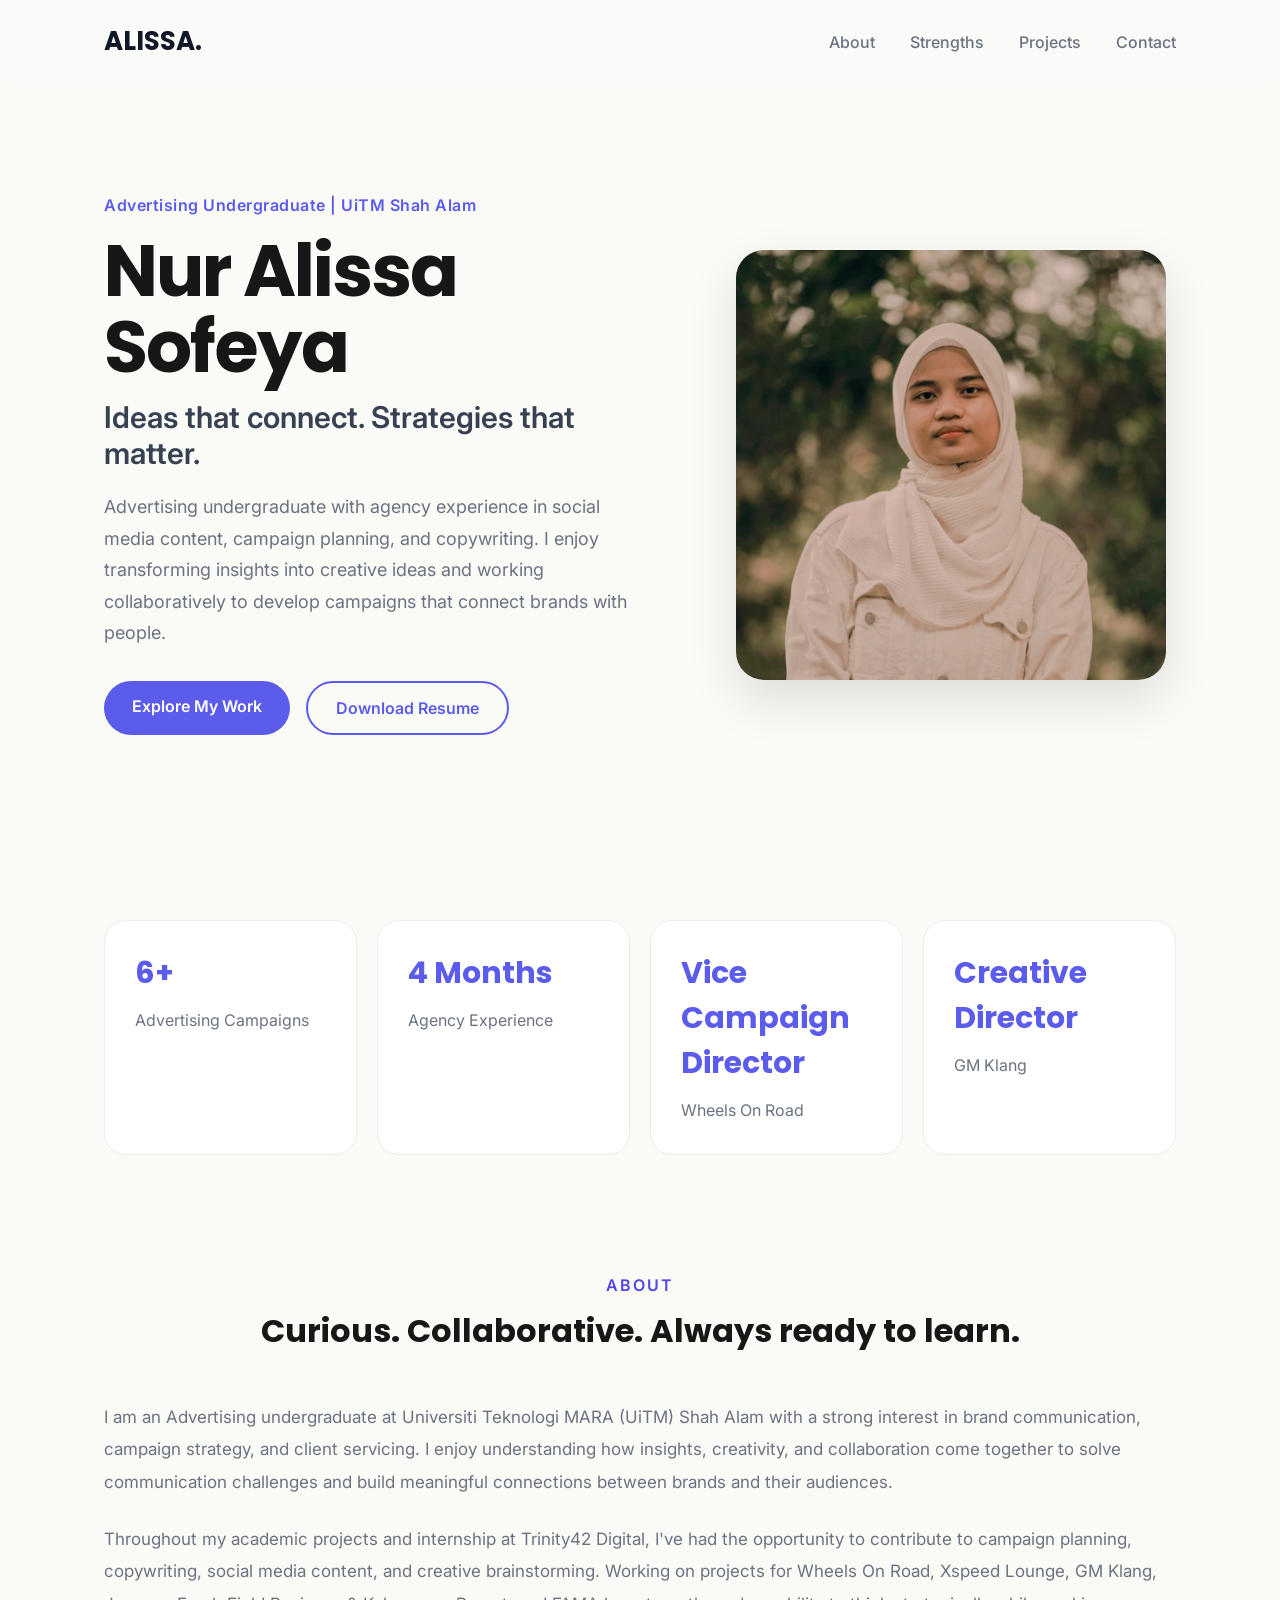
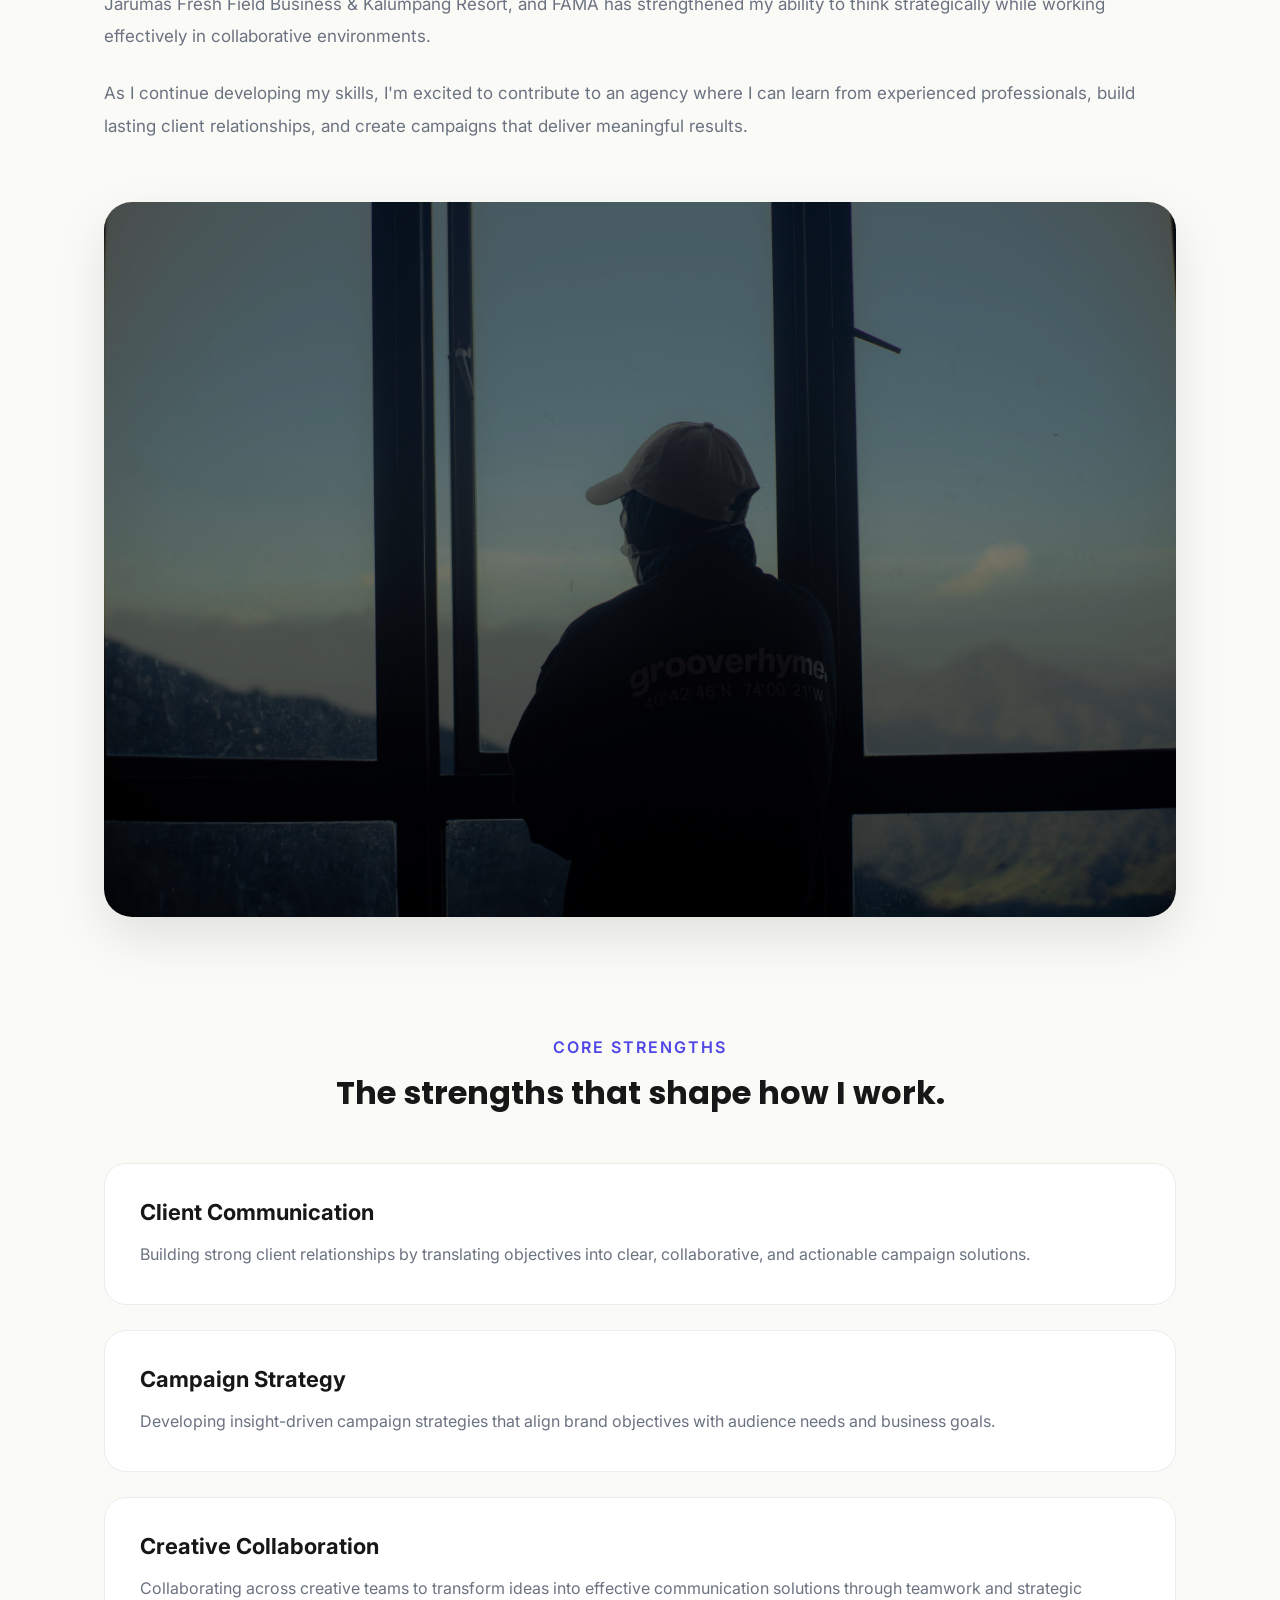
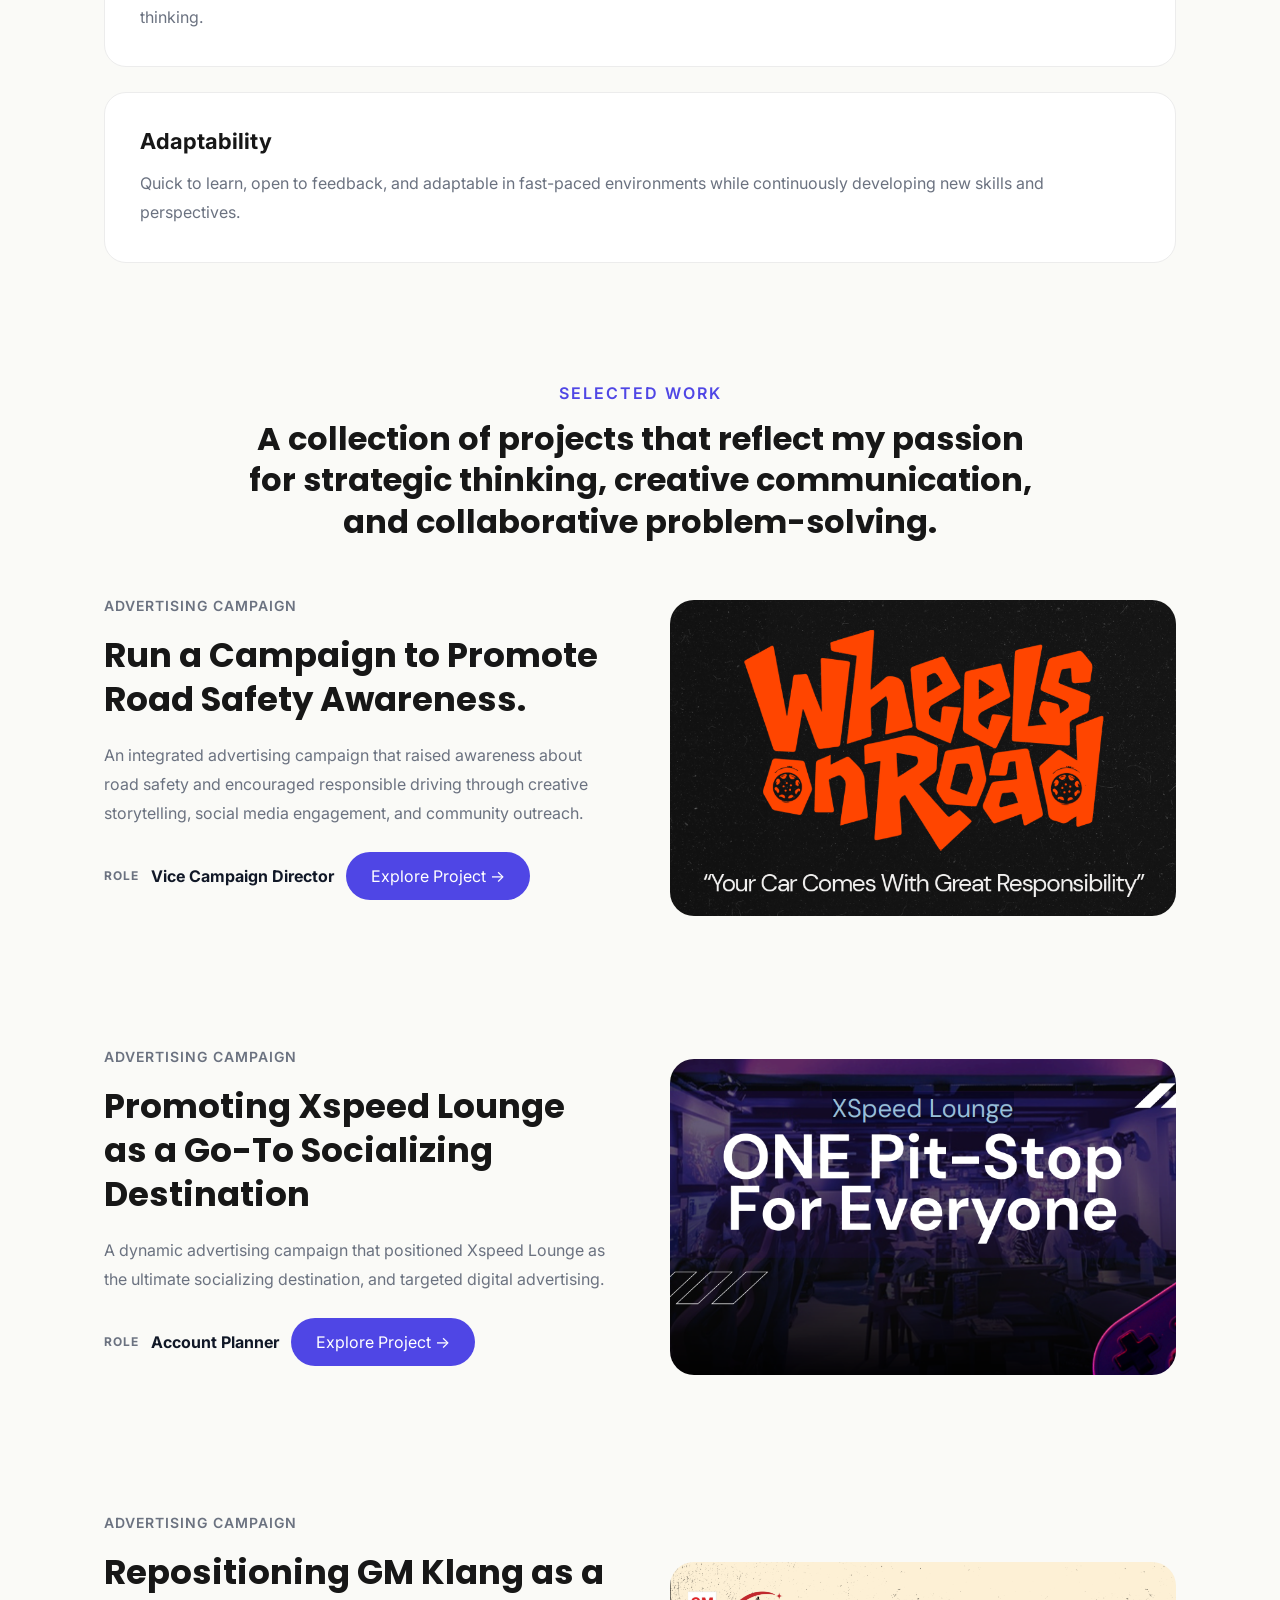
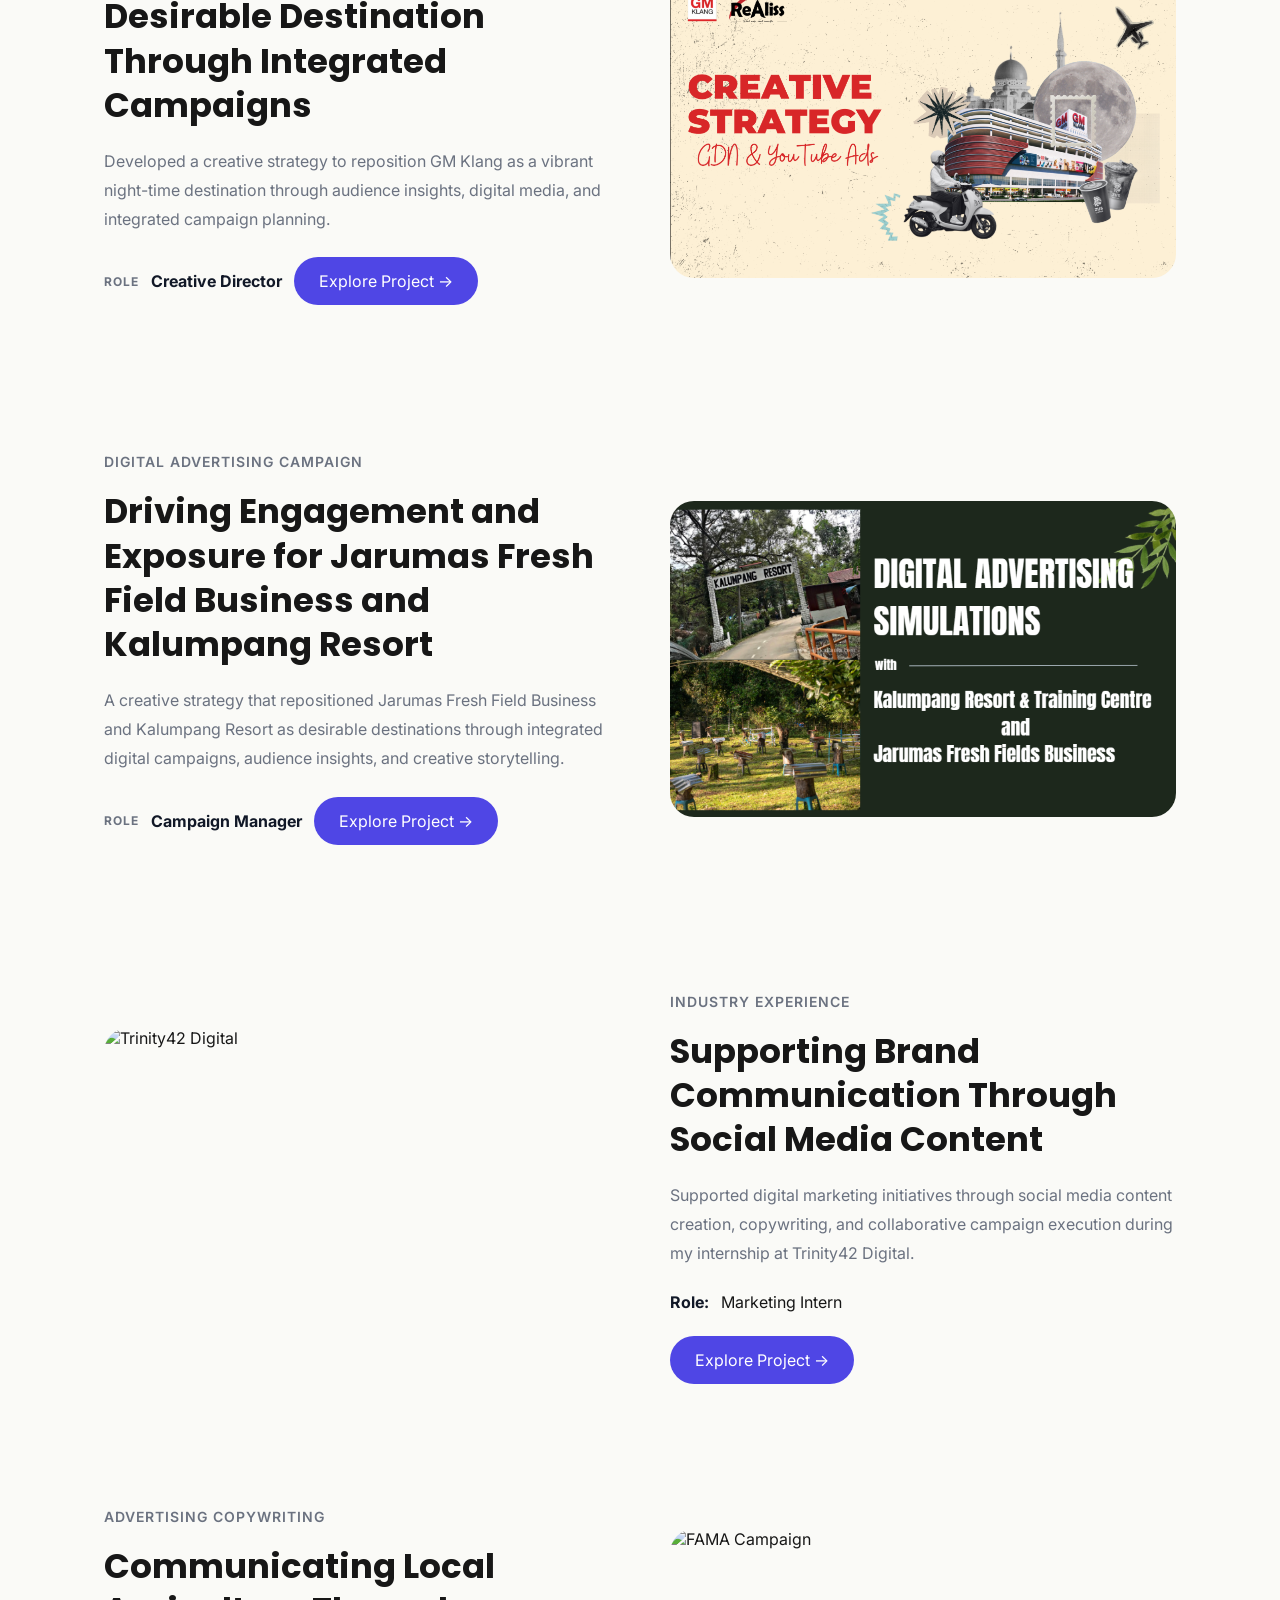
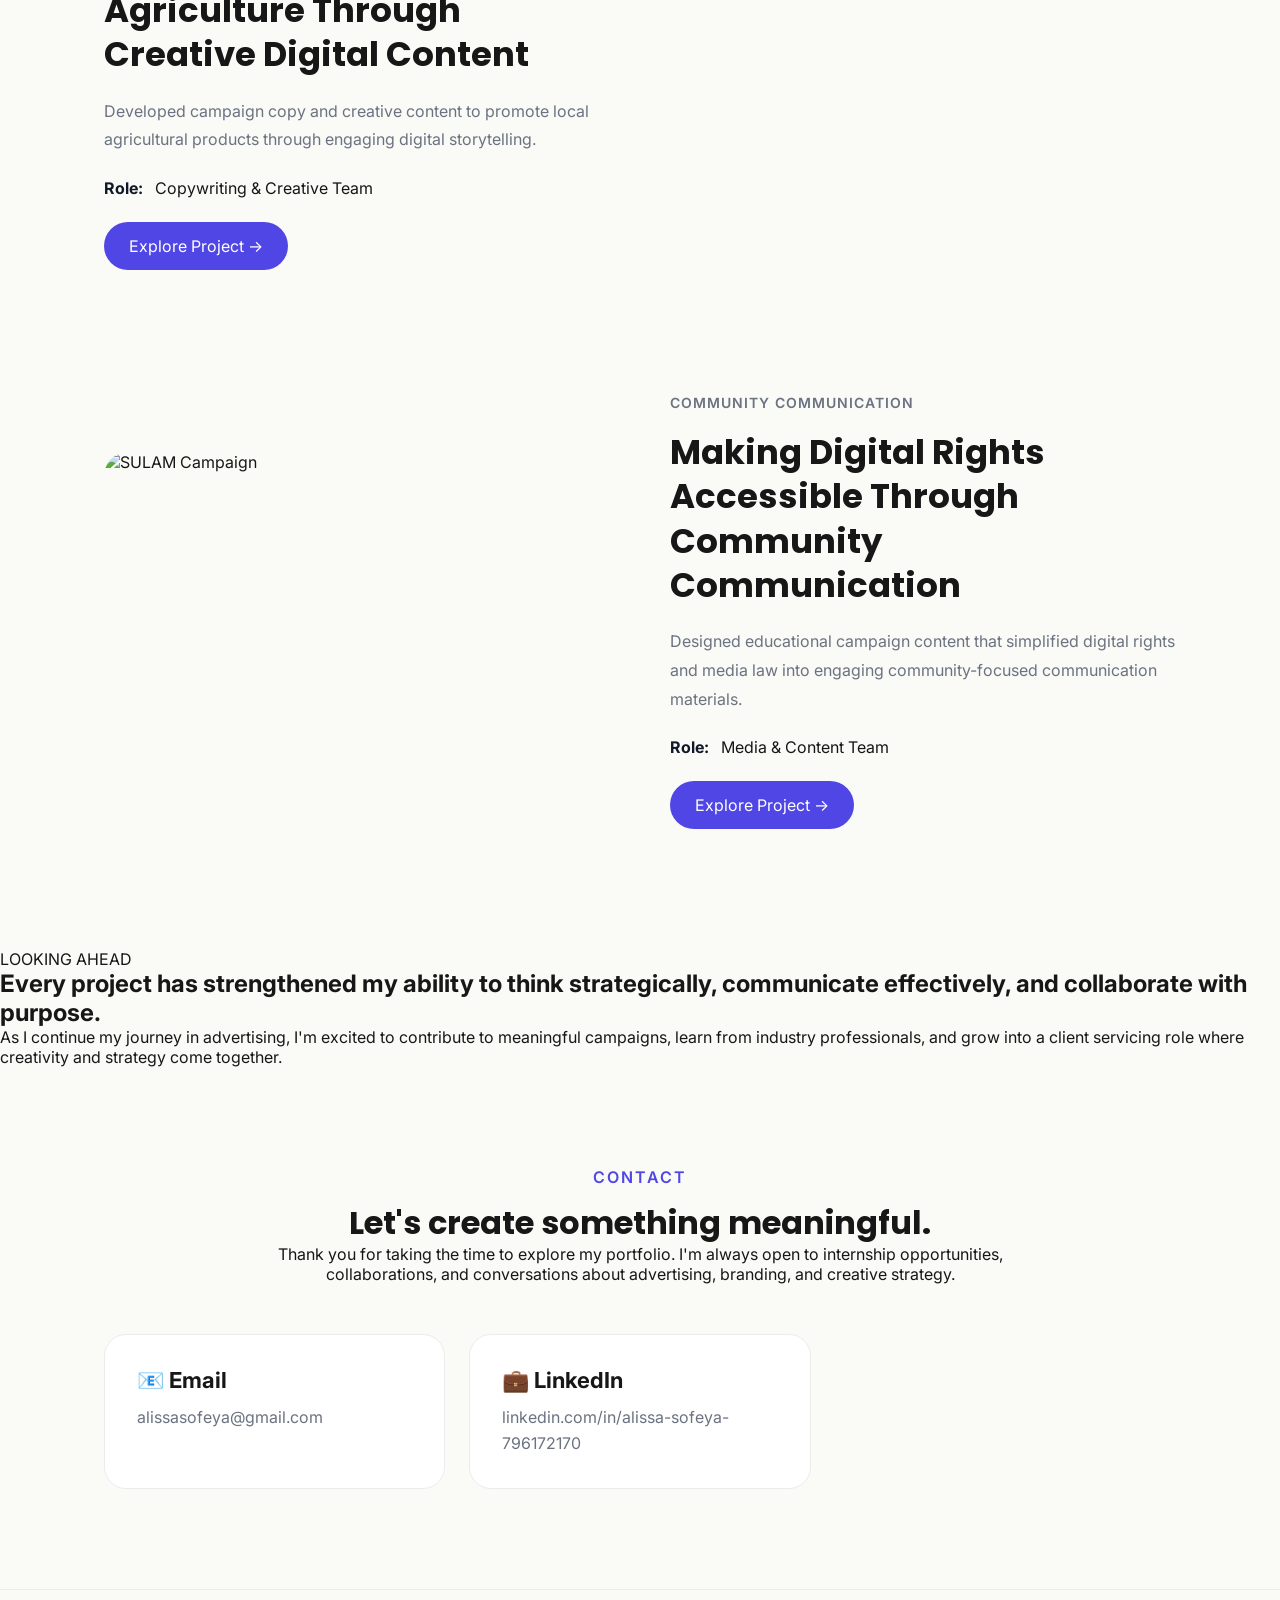
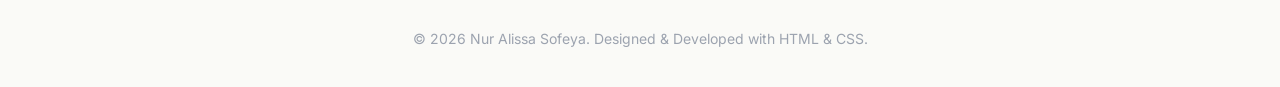
==== commit d64398b0: "Refactor index.html for improved structure and content" ====
--- a/index.html
+++ b/index.html
@@ -58,19 +58,19 @@
 
     <div class="hero-text">
 
-        <p class="eyebrow">Bachelor of Mass Communication (Hons.) Advertising</p>
+        <p class="eyebrow">Advertising Undergraduate | UiTM Shah Alam</p>
 
         <h1>Nur Alissa Sofeya</h1>
 
-        <h2>Aspiring Advertising & Client Servicing Professional</h2>
+        <h2>Ideas that connect. Strategies that matter.</h2>
 
         <p class="hero-description">
-            Passionate about turning client objectives into meaningful campaign ideas through strategic thinking, creative collaboration, and impactful storytelling. Experienced in developing integrated campaigns, social media content, and brand communication across academic and industry projects.
+           Advertising undergraduate with agency experience in social media content, campaign planning, and copywriting. I enjoy transforming insights into creative ideas and working collaboratively to develop campaigns that connect brands with people.
         </p>
 
         <div class="hero-buttons">
 
-            <a href="#work" class="primary-btn">View My Work</a>
+            <a href="#work" class="primary-btn">Explore My Work</a>
 
             <a href="assets/resume/Nur_Alissa_Sofeya_Resume.pdf" download class="secondary-btn">Download Resume</a>
 
@@ -108,17 +108,17 @@
 
     <div class="highlight-card">
 
+        <h3>Vice Campaign Director</h3>
+
+        <p>Wheels On Road</p>
+
+    </div>
+
+    <div class="highlight-card">
+
         <h3>Creative Director</h3>
 
-        <p>GM Klang Campaign</p>
-
-    </div>
-
-    <div class="highlight-card">
-
-        <h3>UiTM</h3>
-
-        <p>Bachelor of Mass Communication (Advertising)</p>
+        <p>GM Klang</p>
 
     </div>
 
@@ -131,7 +131,7 @@
 
         <p class="section-tag">ABOUT</p>
 
-        <h2>Strategic thinker. Collaborative communicator. Aspiring advertising professional.</h2>
+        <h2>Curious. Collaborative. Always ready to learn.</h2>
 
     </div>
 
@@ -140,16 +140,16 @@
 <div class="about-text">
 
     <p>
-        I'm an advertising undergraduate at <strong>Universiti Teknologi MARA (UiTM) Shah Alam</strong> with a passion for developing strategic campaigns, building strong client relationships, and bringing creative ideas to life. I enjoy connecting business objectives with compelling communication that resonates with audiences.
-    </p>
+        I am an Advertising undergraduate at Universiti Teknologi MARA (UiTM) Shah Alam with a strong interest in brand communication, campaign strategy, and client servicing. I enjoy understanding how insights, creativity, and collaboration come together to solve communication challenges and build meaningful connections between brands and their audiences.
+     </p>
 
     <p>
-        My experience spans both academic and industry projects, including a four-month internship at <strong>Trinity42 Digital</strong>, where I contributed to social media content creation and copywriting. I've also worked on integrated campaigns for brands such as <strong>GM Klang</strong>, <strong>Wardah</strong>, and <strong>FAMA</strong>, strengthening my skills in campaign strategy, creative development, and collaborative problem-solving.
-    </p>
+       Throughout my academic projects and internship at Trinity42 Digital, I've had the opportunity to contribute to campaign planning, copywriting, social media content, and creative brainstorming. Working on projects for Wheels On Road, Xspeed Lounge, GM Klang, Jarumas Fresh Field Business & Kalumpang Resort, and FAMA has strengthened my ability to think strategically while working effectively in collaborative environments.
+      </p>
 
     <p>
-        I'm currently seeking opportunities in client servicing and advertising, where I can contribute to meaningful campaigns, collaborate with multidisciplinary teams, and continue growing as a communication professional.
-    </p>
+        As I continue developing my skills, I'm excited to contribute to an agency where I can learn from experienced professionals, build lasting client relationships, and create campaigns that deliver meaningful results.
+     </p>
 
 </div>
         <div class="about-image">
@@ -169,7 +169,7 @@
 
         <p class="section-tag">CORE STRENGTHS</p>
 
-        <h2>Skills that shape the way I approach every campaign.</h2>
+        <h2>The strengths that shape how I work.</h2>
 
     </div>
 
@@ -180,18 +180,16 @@
             <h3>Client Communication</h3>
 
             <p>
-                Building strong relationships through clear communication, active listening, and translating client objectives into actionable creative solutions.
-            </p>
+                Building strong client relationships by translating objectives into clear, collaborative, and actionable campaign solutions.</p>
 
         </div>
 
         <div class="strength-card">
 
-            <h3>Strategic Thinking</h3>
-
-            <p>
-                Transforming audience insights and business objectives into creative campaign ideas that are both purposeful and impactful.
-            </p>
+            <h3>Campaign Strategy</h3>
+
+            <p>
+                Developing insight-driven campaign strategies that align brand objectives with audience needs and business goals. </p>
 
         </div>
 
@@ -200,7 +198,7 @@
             <h3>Creative Collaboration</h3>
 
             <p>
-                Working effectively with cross-functional teams to develop ideas, solve challenges, and deliver integrated campaign solutions.
+                Collaborating across creative teams to transform ideas into effective communication solutions through teamwork and strategic thinking.
             </p>
 
         </div>
@@ -210,7 +208,7 @@
             <h3>Adaptability</h3>
 
             <p>
-                Thriving in fast-paced environments by embracing feedback, learning quickly, and continuously improving through every project.
+                Quick to learn, open to feedback, and adaptable in fast-paced environments while continuously developing new skills and perspectives.
             </p>
 
         </div>
@@ -226,7 +224,7 @@
 
         <p class="section-tag">SELECTED WORK</p>
 
-       <h2>Selected campaigns that showcase my strategic thinking, creativity, and industry experience.</h2>
+       <h2>A collection of projects that reflect my passion for strategic thinking, creative communication, and collaborative problem-solving.</h2>
     </div>
 
   <!-- PROJECT 1 -->
@@ -335,7 +333,7 @@
             </h3>
 
             <p>
-   A comprehensive advertising campaign designed to reposition GM Klang as a desirable destination by highlighting its unique value proposition and creating meaningful connections with the target audience.
+   Developed a creative strategy to reposition GM Klang as a vibrant night-time destination through audience insights, digital media, and integrated campaign planning.
 </p>
 
 
@@ -398,52 +396,8 @@
     </div>
 
 
+
     <!-- PROJECT 5 -->
-
-    <div class="project-card reverse">
-
-        <div class="project-image">
-
-            <img src="assets/images/projects/wardah/cover.jpg" alt="Wardah Campaign">
-
-        </div>
-
-
-        <div class="project-content">
-
-            <p class="project-category">
-                Media Planning & Buying
-            </p>
-
-
-            <h3>
-                Building an Omnichannel Campaign for Gen Z Consumers
-            </h3>
-
-
-            <p>
-An omnichannel media campaign combining digital platforms, KOL collaborations, experiential marketing, and out-of-home advertising to engage Gen Z consumers.
-</p>
-
-
-            <div class="project-role">
-
-                <strong>Role:</strong> Media Planning Team
-
-            </div>
-
-
-            <a href="wardah.html" class="project-button">
-                Explore Project →
-
-            </a>
-
-        </div>
-
-    </div>
-
-
-    <!-- PROJECT 6 -->
 
     <div class="project-card">
 
@@ -467,7 +421,7 @@
 
 
           <p>
-Created social media content and copywriting for client campaigns while supporting day-to-day digital marketing activities during a four-month agency internship.
+Supported digital marketing initiatives through social media content creation, copywriting, and collaborative campaign execution during my internship at Trinity42 Digital.
 </p>
 
 
@@ -488,7 +442,7 @@
     </div>
 
 
-    <!-- PROJECT 7 -->
+    <!-- PROJECT 6 -->
 
     <div class="project-card reverse">
 
@@ -507,7 +461,7 @@
 
 
             <h3>
-                Promoting Local Agriculture Through Digital Storytelling
+                Communicating Local Agriculture Through Creative Digital Content
             </h3>
 
 
@@ -532,7 +486,7 @@
     </div>
 
 
-    <!-- PROJECT 8 -->
+    <!-- PROJECT 9 -->
 
     <div class="project-card">
 
@@ -578,6 +532,28 @@
 
 </section>
 
+<!-- =========================== 
+     CLOSING STATEMENT
+=========================== -->
+
+<section class="closing">
+
+    <div class="closing-content">
+
+        <p class="closing-tag">LOOKING AHEAD</p>
+
+        <h2>
+            Every project has strengthened my ability to think strategically, communicate effectively, and collaborate with purpose.
+        </h2>
+
+        <p>
+            As I continue my journey in advertising, I'm excited to contribute to meaningful campaigns, learn from industry professionals, and grow into a client servicing role where creativity and strategy come together.
+        </p>
+
+    </div>
+
+</section>
+
 <!-- ================= CONTACT ================= -->
 
 <section id="contact" class="contact">
@@ -586,7 +562,7 @@
 
         <p class="section-tag">CONTACT</p>
 
-        <h2>Let's Connect.</h2>
+        <h2>Let's create something meaningful.</h2>
 
         <p>
             Thank you for taking the time to explore my portfolio. I'm always open to internship opportunities, collaborations, and conversations about advertising, branding, and creative strategy.
@@ -628,4 +604,4 @@
 
 </body>
 
-</html>+</html>
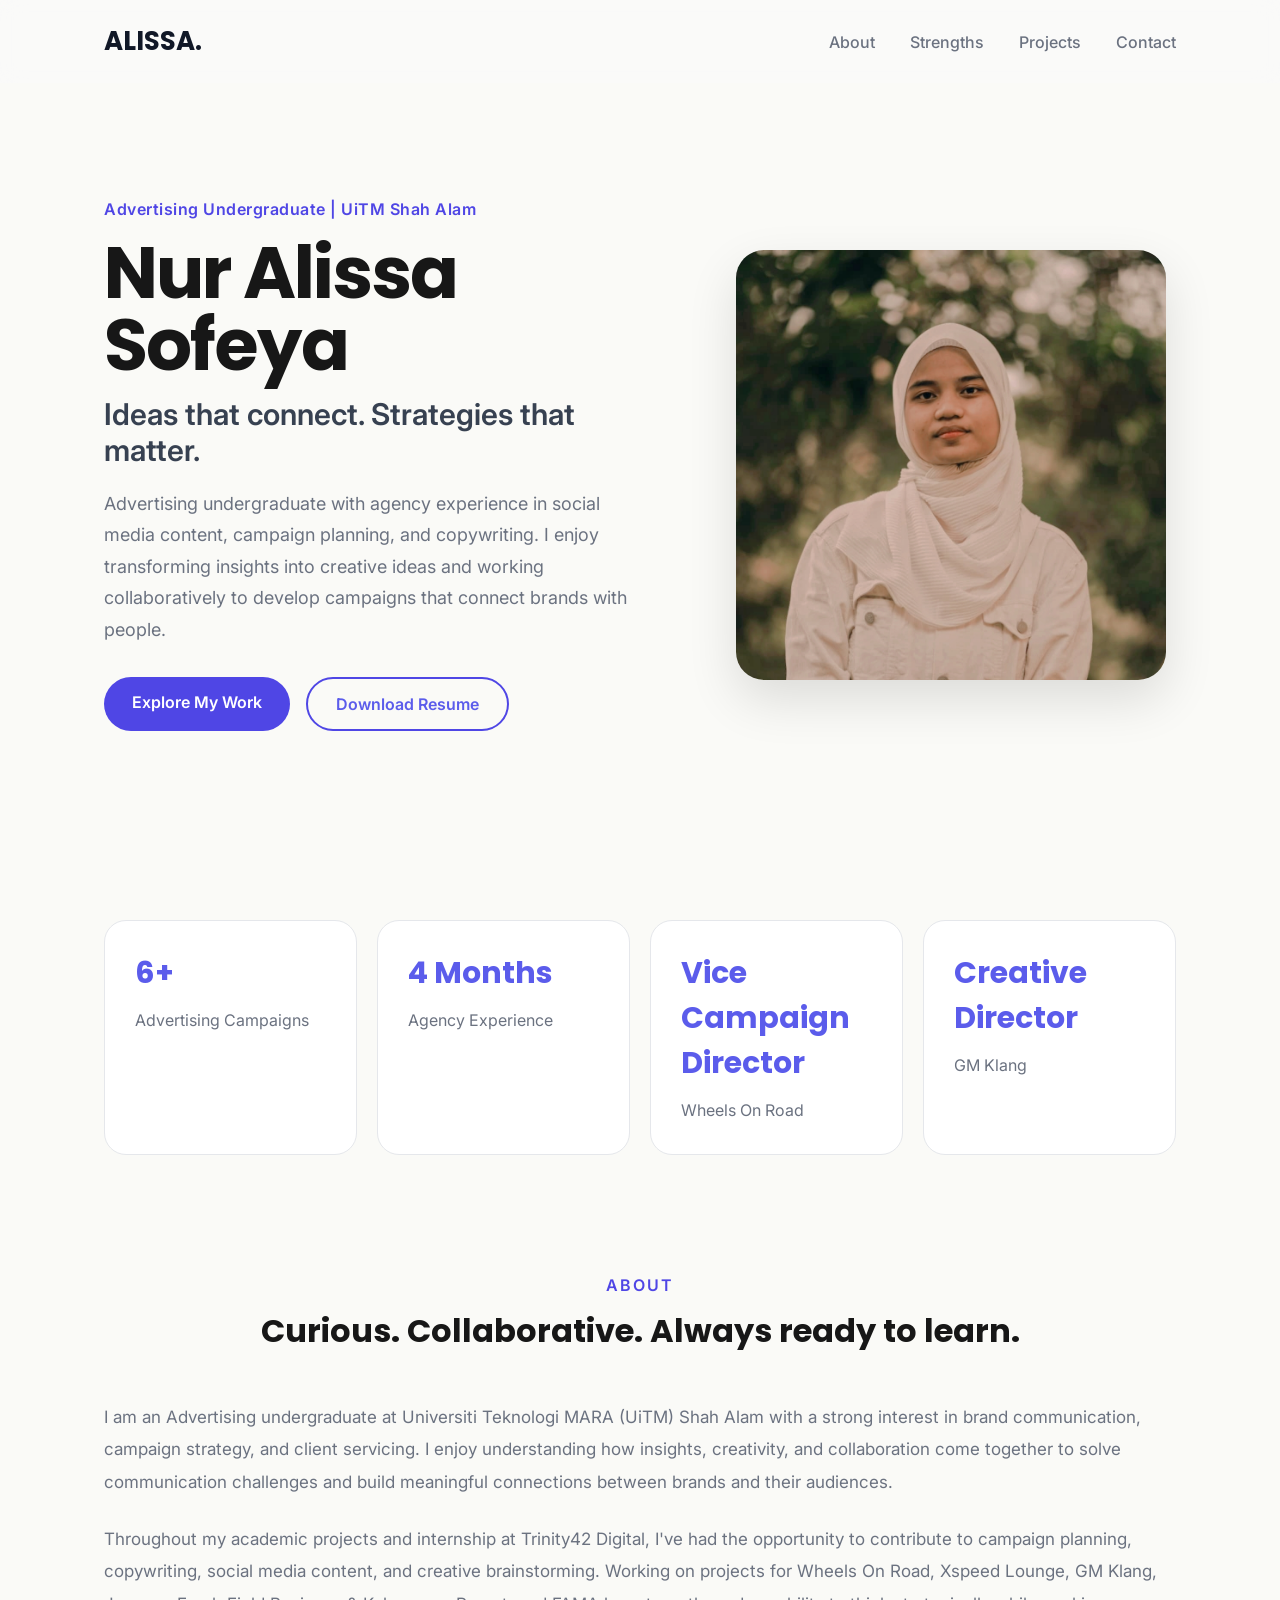
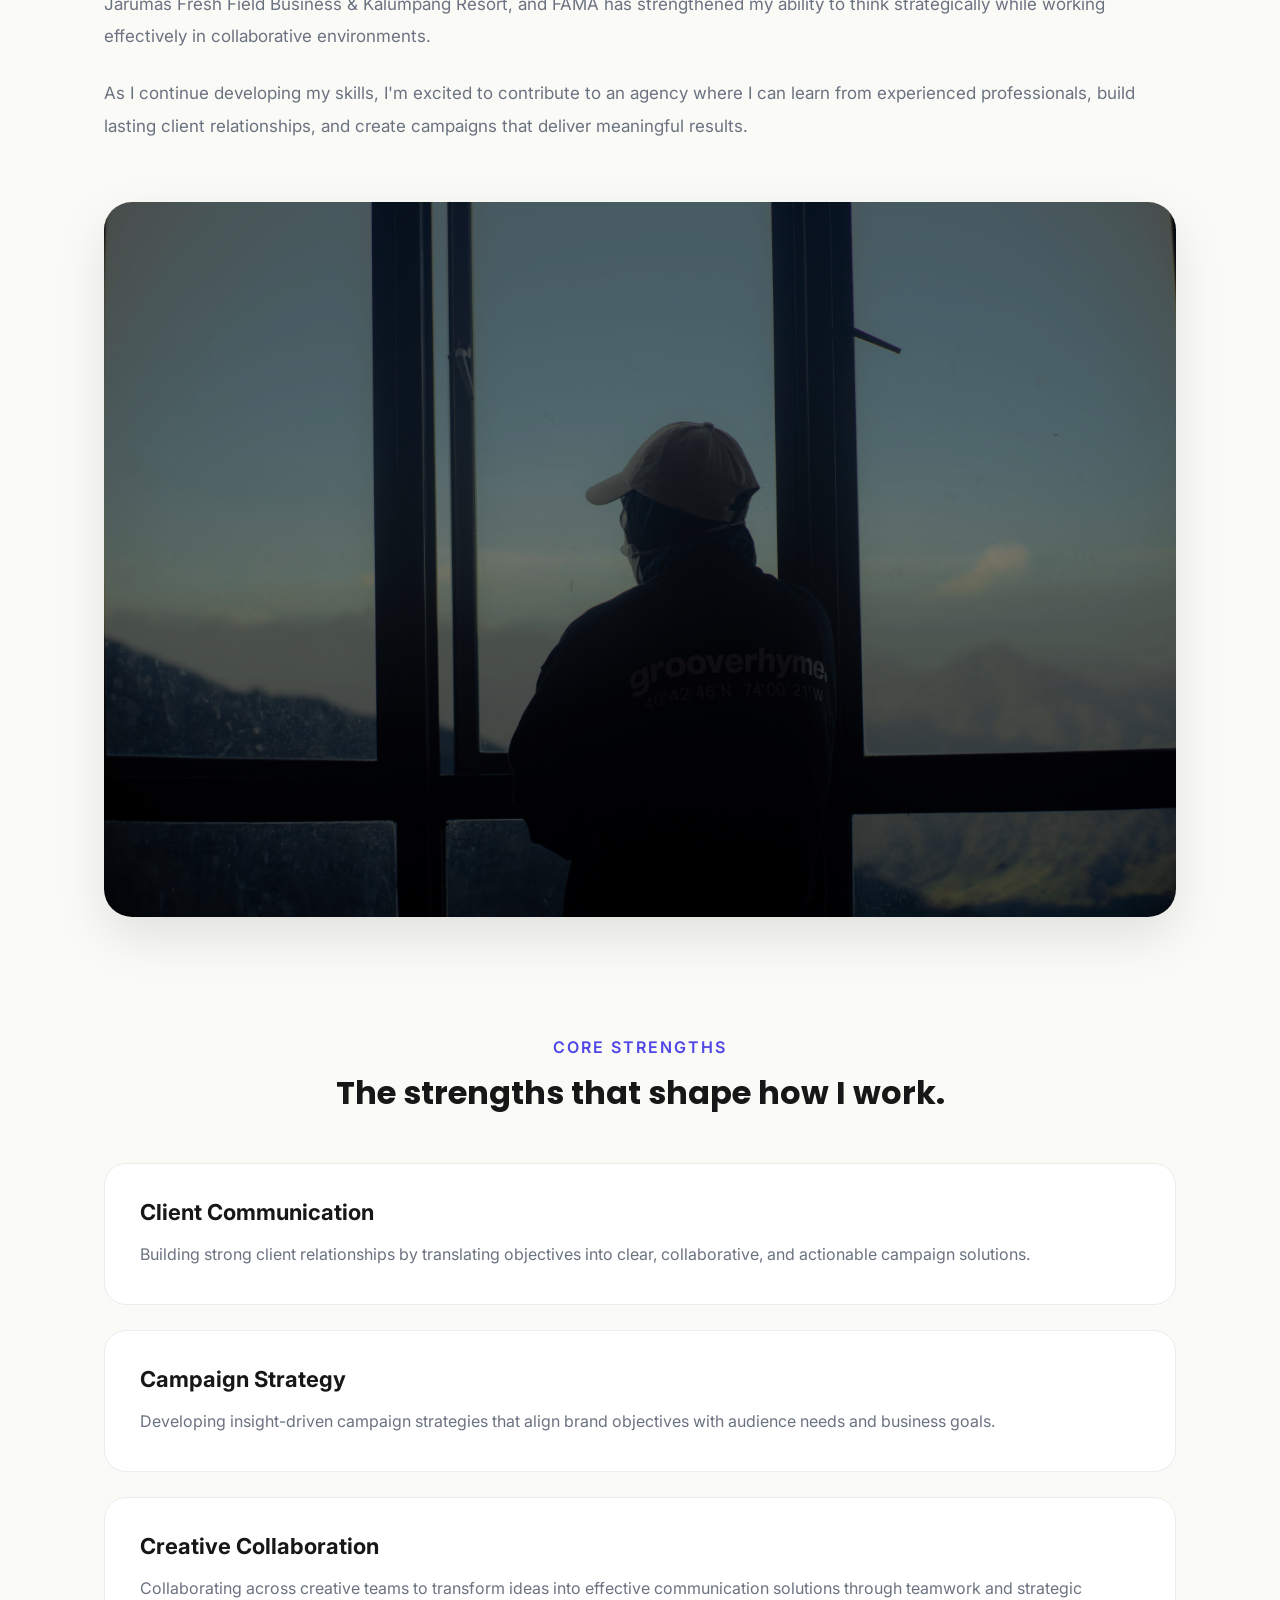
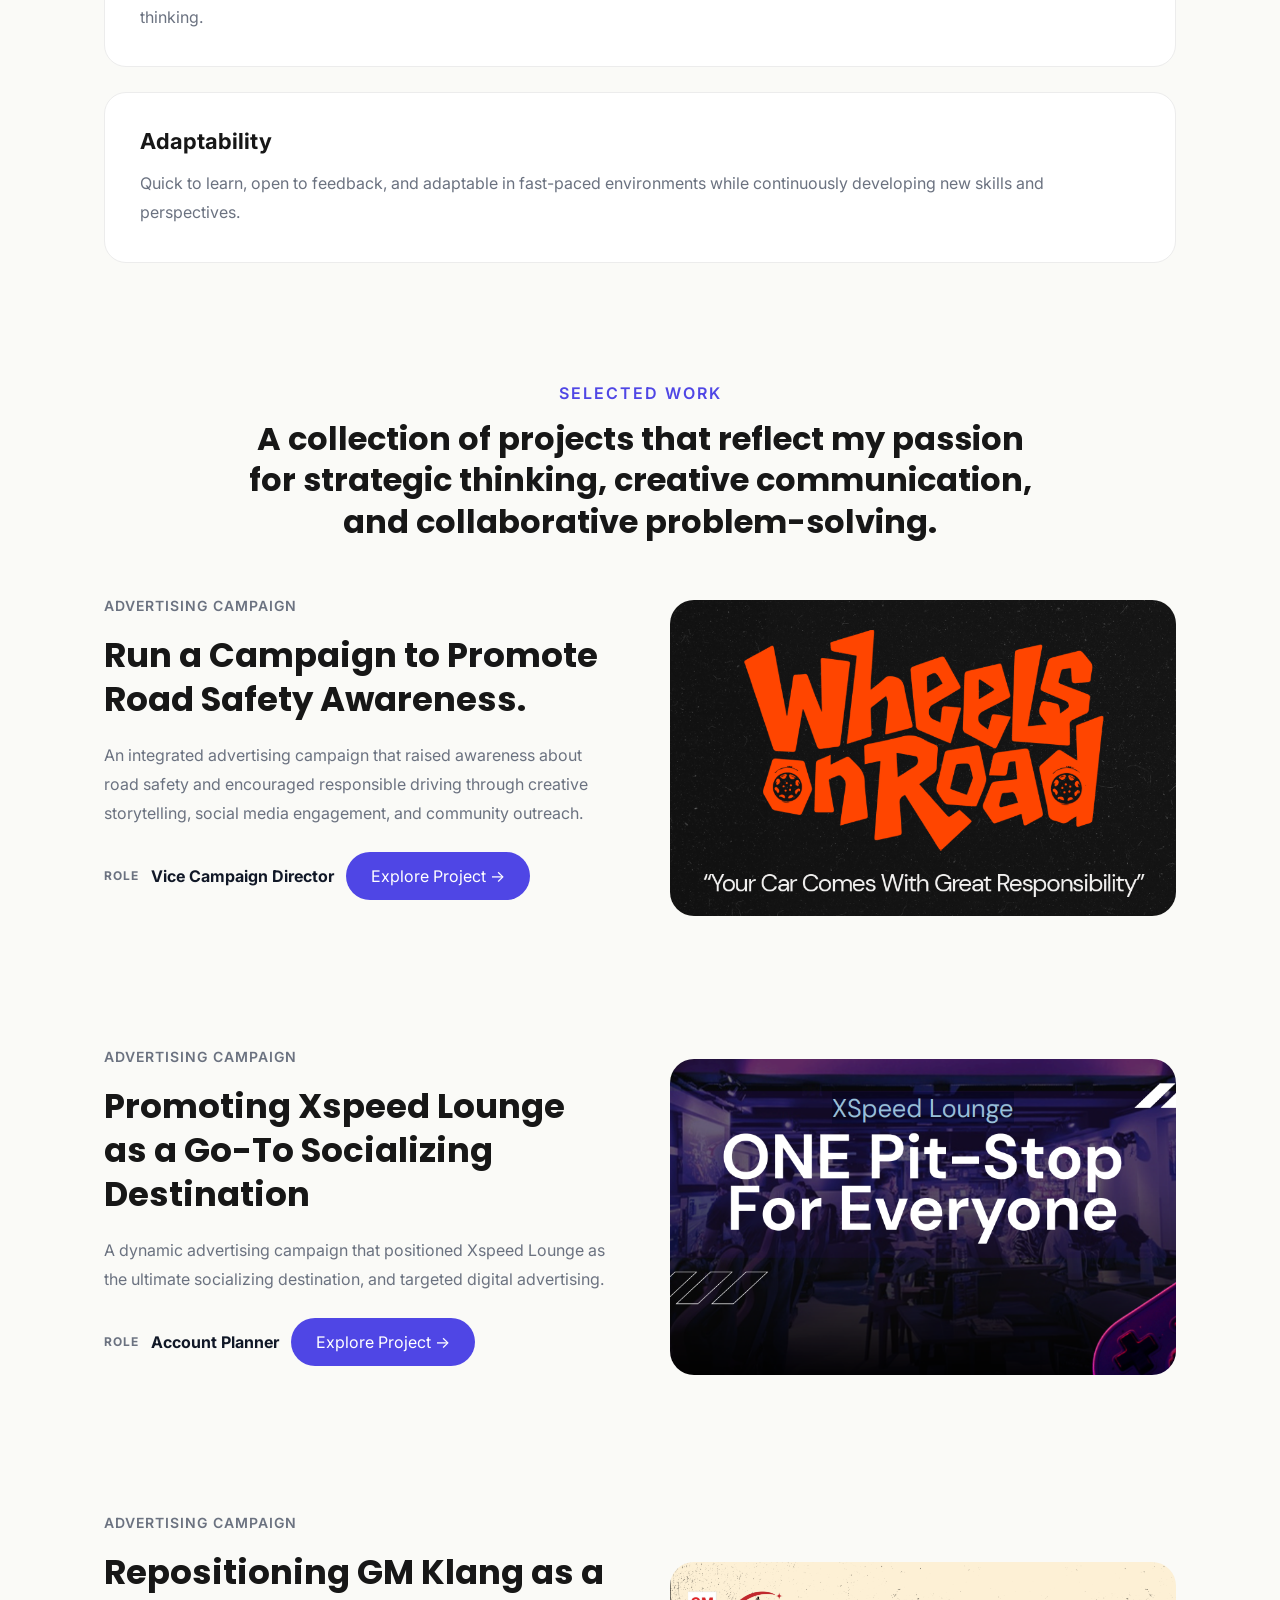
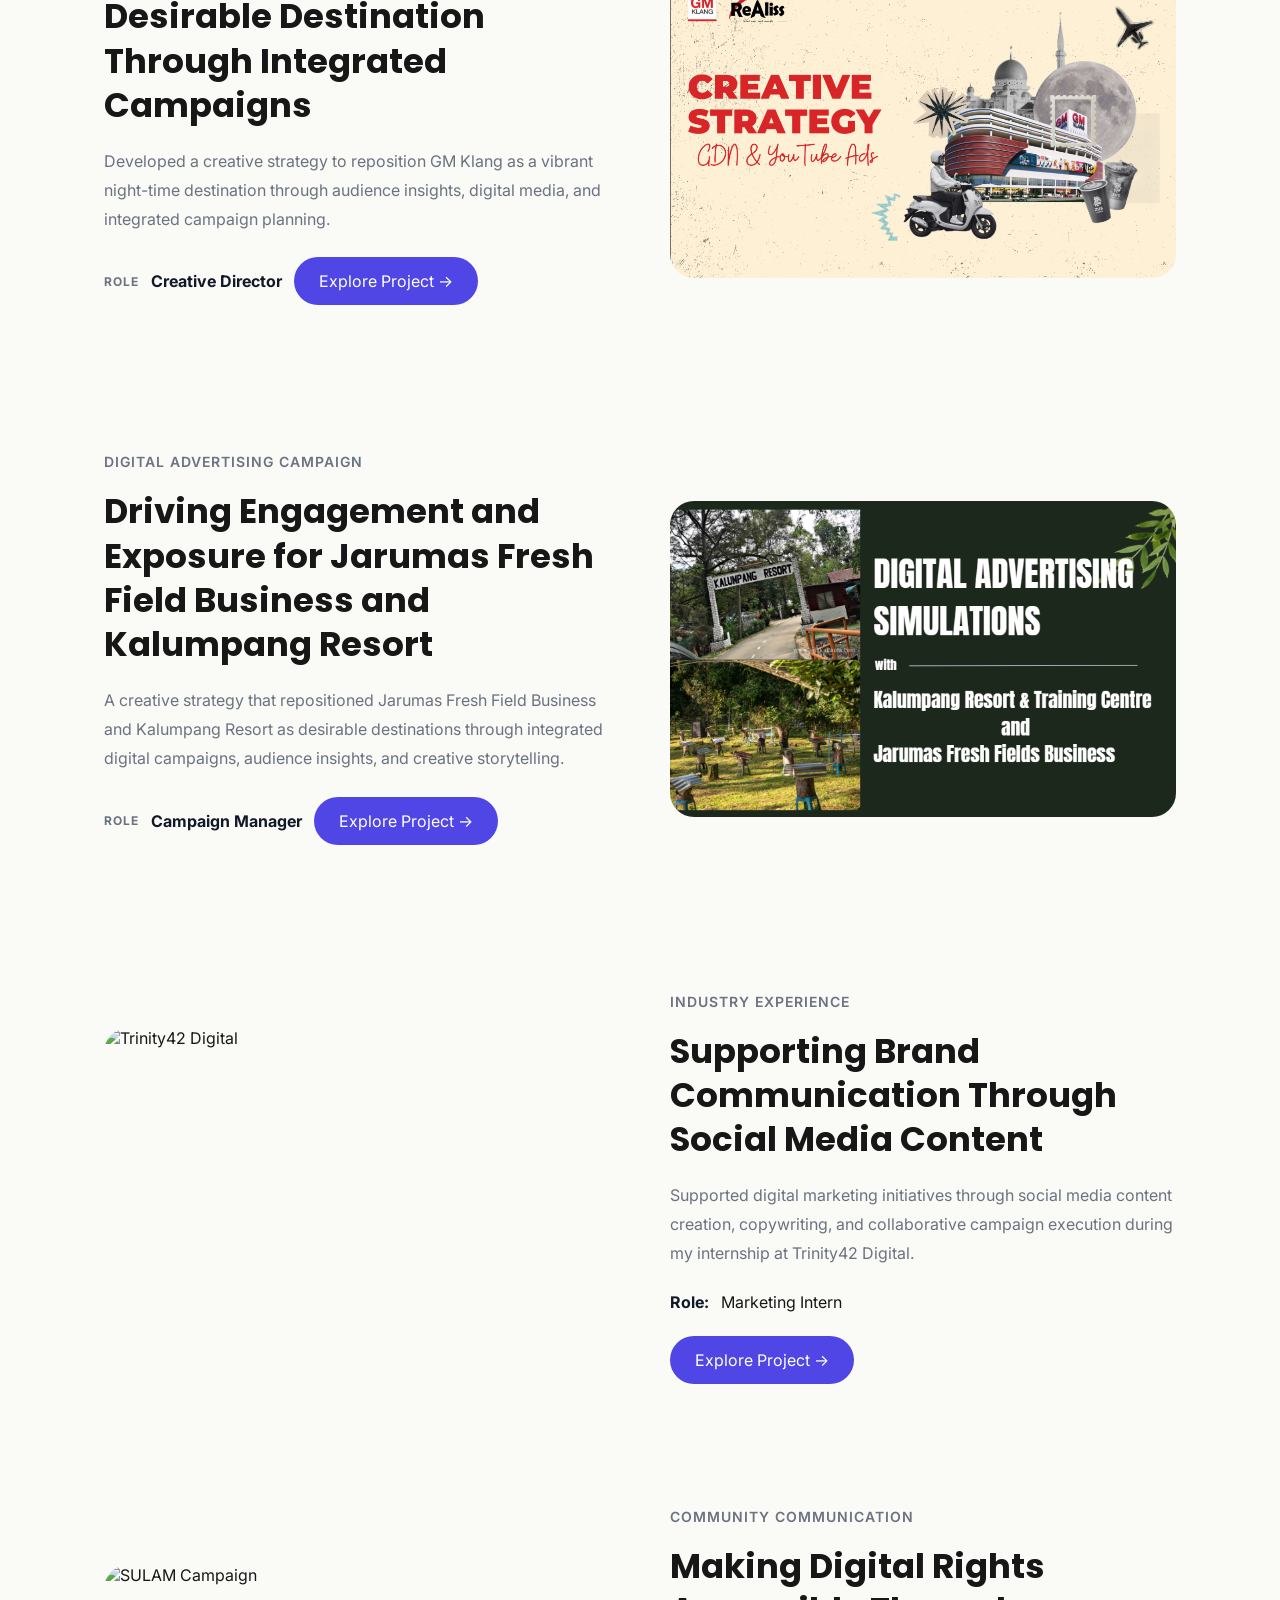
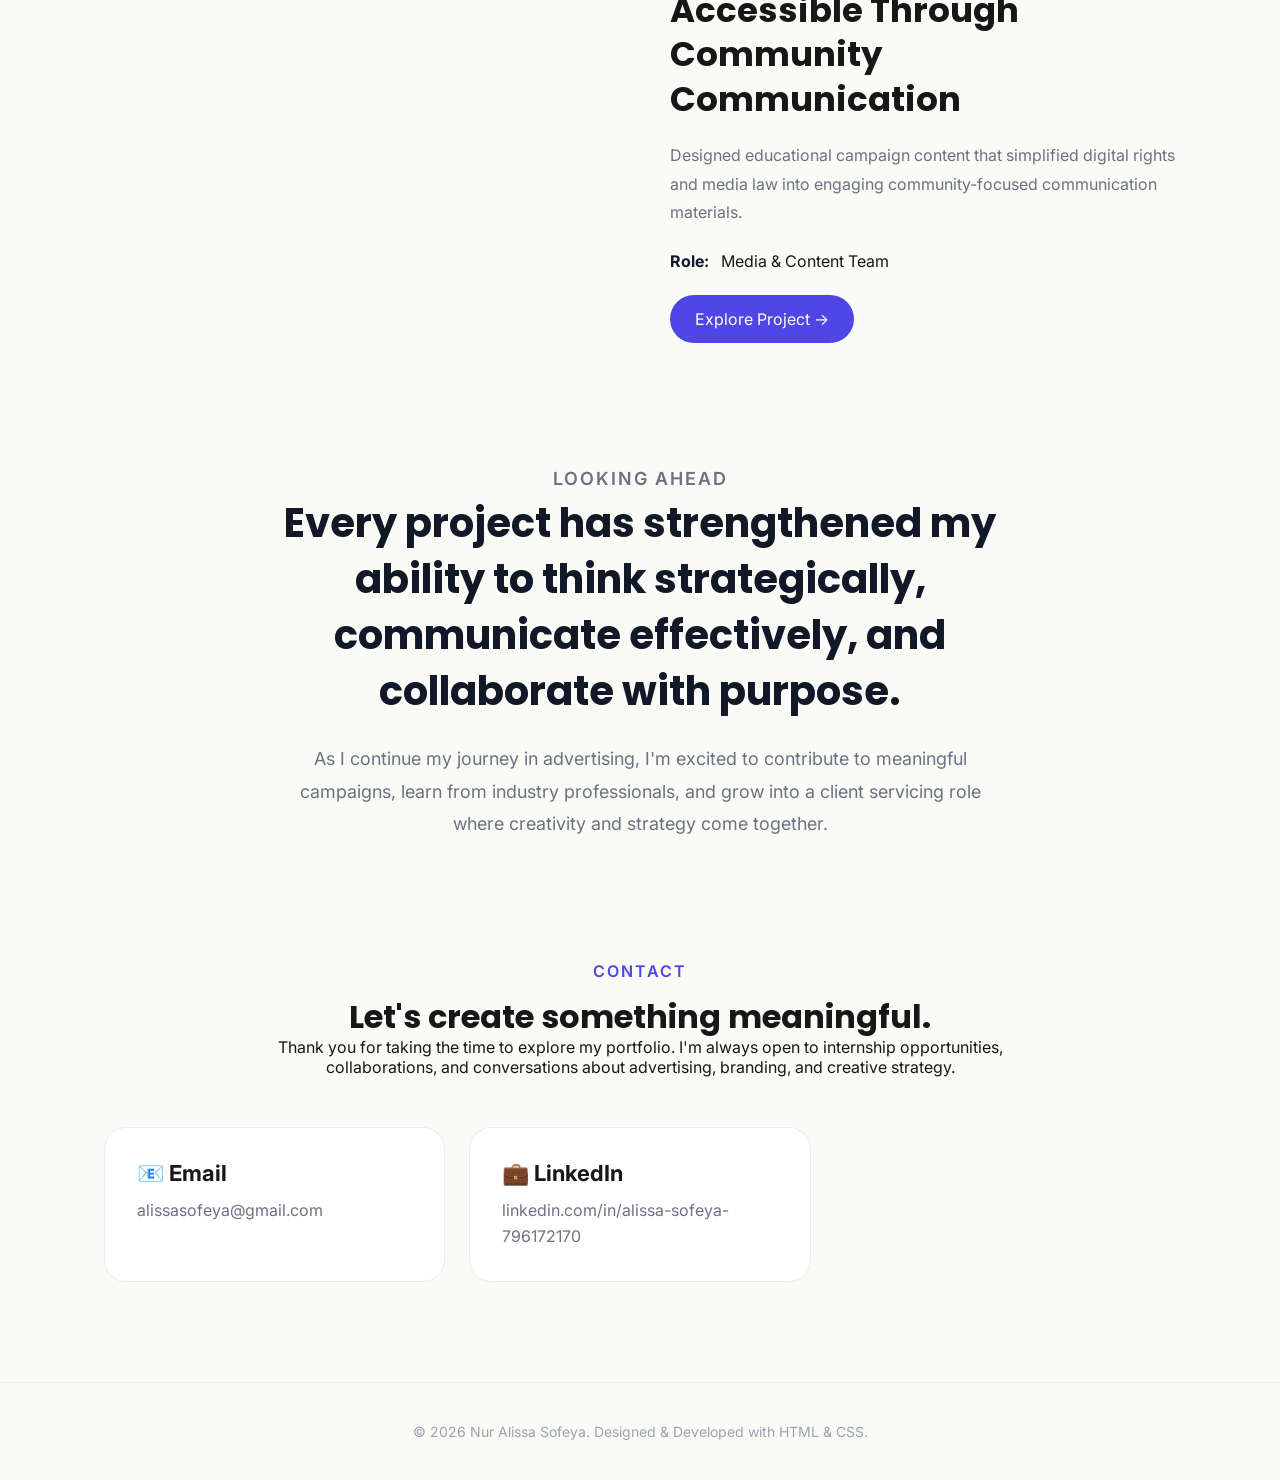
==== commit eb3a473c: "Refactor index.html for improved structure and content" ====
--- a/index.html
+++ b/index.html
@@ -403,7 +403,7 @@
 
         <div class="project-image">
 
-            <img src="assets/images/projects/trinity42/cover.jpg" alt="Trinity42 Digital">
+            <img src="assets/images/projects/trinity/logotrinity.png" alt="Trinity42 Digital">
 
         </div>
 
@@ -444,55 +444,11 @@
 
     <!-- PROJECT 6 -->
 
-    <div class="project-card reverse">
+    <div class="project-card">
 
         <div class="project-image">
 
-            <img src="assets/images/projects/fama/cover.jpg" alt="FAMA Campaign">
-
-        </div>
-
-
-        <div class="project-content">
-
-            <p class="project-category">
-                Advertising Copywriting
-            </p>
-
-
-            <h3>
-                Communicating Local Agriculture Through Creative Digital Content
-            </h3>
-
-
-          <p>
-Developed campaign copy and creative content to promote local agricultural products through engaging digital storytelling.
-</p>
-
-
-            <div class="project-role">
-
-                <strong>Role:</strong> Copywriting & Creative Team
-
-            </div>
-
-
-            <a href="fama.html" class="project-button">
-                Explore Project →
-            </a>
-
-        </div>
-
-    </div>
-
-
-    <!-- PROJECT 9 -->
-
-    <div class="project-card">
-
-        <div class="project-image">
-
-            <img src="assets/images/projects/sulam/cover.jpg" alt="SULAM Campaign">
+            <img src="assets/images/projects/sulam/logosulam.jpeg" alt="SULAM Campaign">
 
         </div>
 
--- a/style.css
+++ b/style.css
@@ -2,6 +2,34 @@
    GLOBAL
 =========================== */
 
+:root{
+
+    --primary:#4F46E5;
+    --primary-dark:#4338CA;
+    --primary-light:#EEF2FF;
+
+    --surface:#F8F7FF;
+
+    --heading:#111827;
+    --body:#6B7280;
+    --border:#E5E7EB;
+
+}
+
+/* =================================
+   RESET
+================================= */
+
+*{
+
+    margin:0;
+
+    padding:0;
+
+    box-sizing:border-box;
+
+}
+
 *{
 
     margin:0;
@@ -160,7 +188,7 @@
 
 .eyebrow{
 
-    color:#5B5CEB;
+   color:var(--primary);
 
     font-weight:600;
 
@@ -176,16 +204,20 @@
 
     font-size:72px;
 
-    line-height:1.05;
+    line-height:1;
 
     letter-spacing:-2px;
 
+    font-weight:700;
+
     margin-bottom:15px;
 
 }
 
 .hero h2{
 
+    color:var(--heading);
+
     font-size:30px;
 
     font-weight:600;
@@ -198,6 +230,7 @@
 
 .hero-description{
 
+     color:var(--body);
     font-size:18px;
 
     line-height:1.75;
@@ -222,7 +255,7 @@
 
 .primary-btn{
 
-    background:#5B5CEB;
+        background:var(--primary);
 
     color:white;
 
@@ -236,7 +269,9 @@
 
 .secondary-btn{
 
-    border:2px solid #5B5CEB;
+     border:2px solid var(--primary);
+
+    color:var(--primary);
 
     color:#5B5CEB;
 
@@ -297,7 +332,7 @@
 
     border-radius:22px;
 
-    border:1px solid #ECECEC;
+     border:1px solid var(--border);
 
     transition:.3s ease;
 
@@ -887,6 +922,49 @@
 }
 
 
+/* ===========================
+   CLOSING
+=========================== */
+
+.closing{
+
+    max-width: 900px;
+    margin: 120px auto;
+    padding: 0 5%;
+    text-align: center;
+
+}
+
+.closing-tag{
+
+    color: var(--primary);
+    font-size: 14px;
+    font-weight: 600;
+    letter-spacing: 2px;
+    text-transform: uppercase;
+    margin-bottom: 18px;
+
+}
+
+.closing h2{
+
+    font-family: 'Poppins', sans-serif;
+    font-size: 40px;
+    line-height: 1.4;
+    color: var(--heading);
+    margin-bottom: 24px;
+
+}
+
+.closing p{
+
+    max-width: 700px;
+    margin: auto;
+    color: var(--body);
+    font-size: 18px;
+    line-height: 1.8;
+
+}
 
 
 /* ===========================
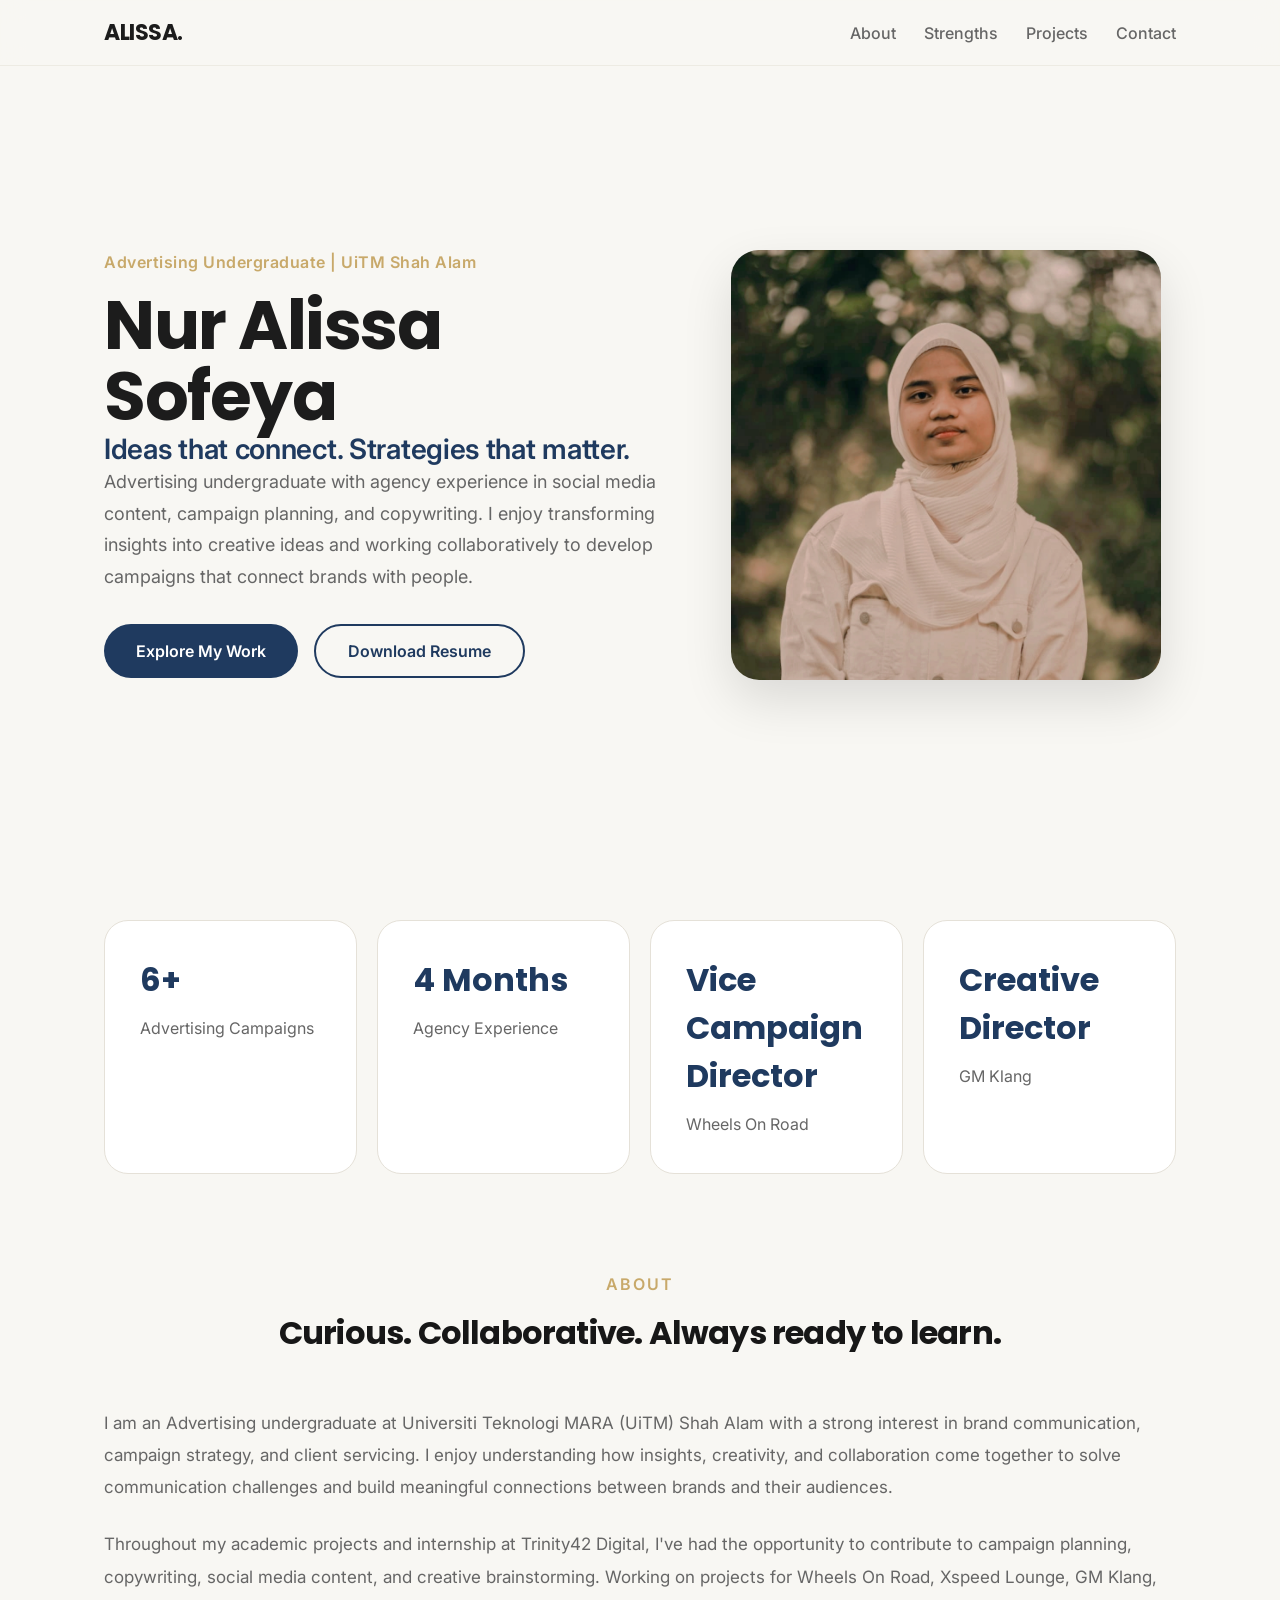
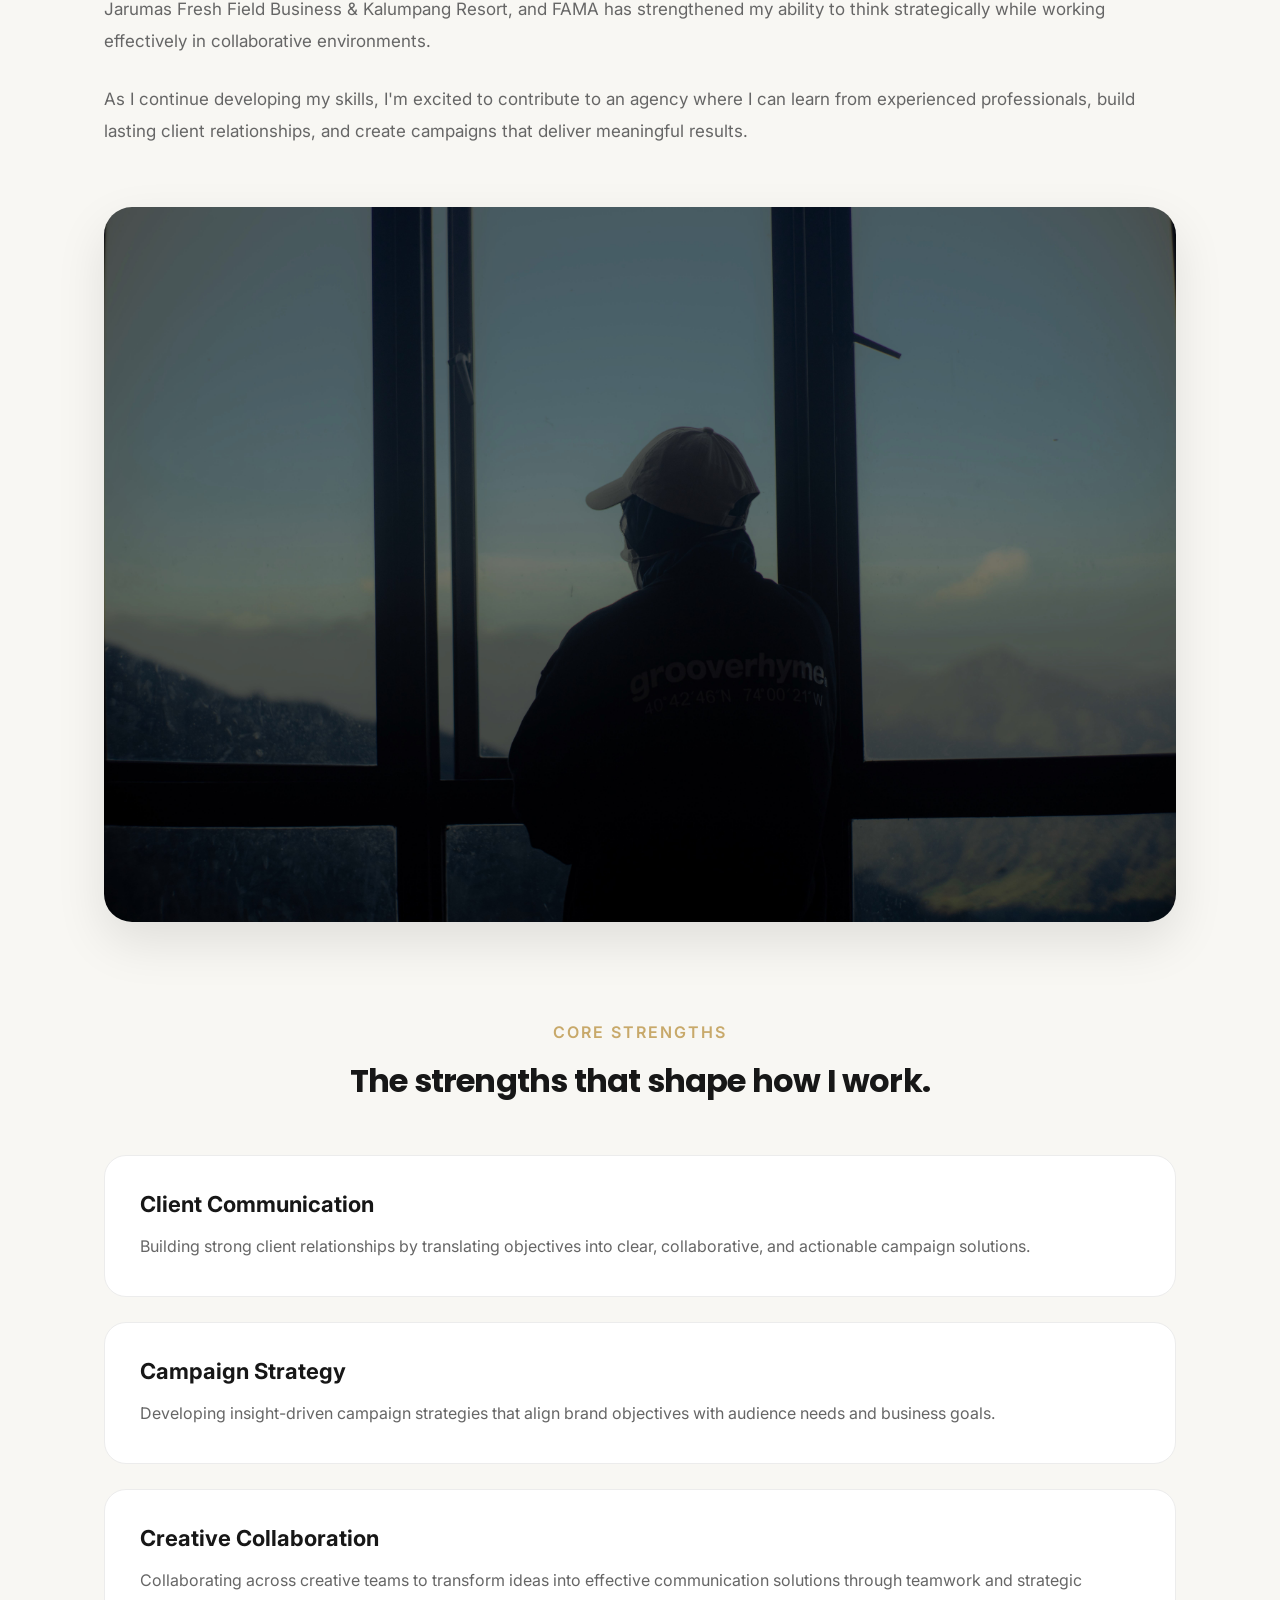
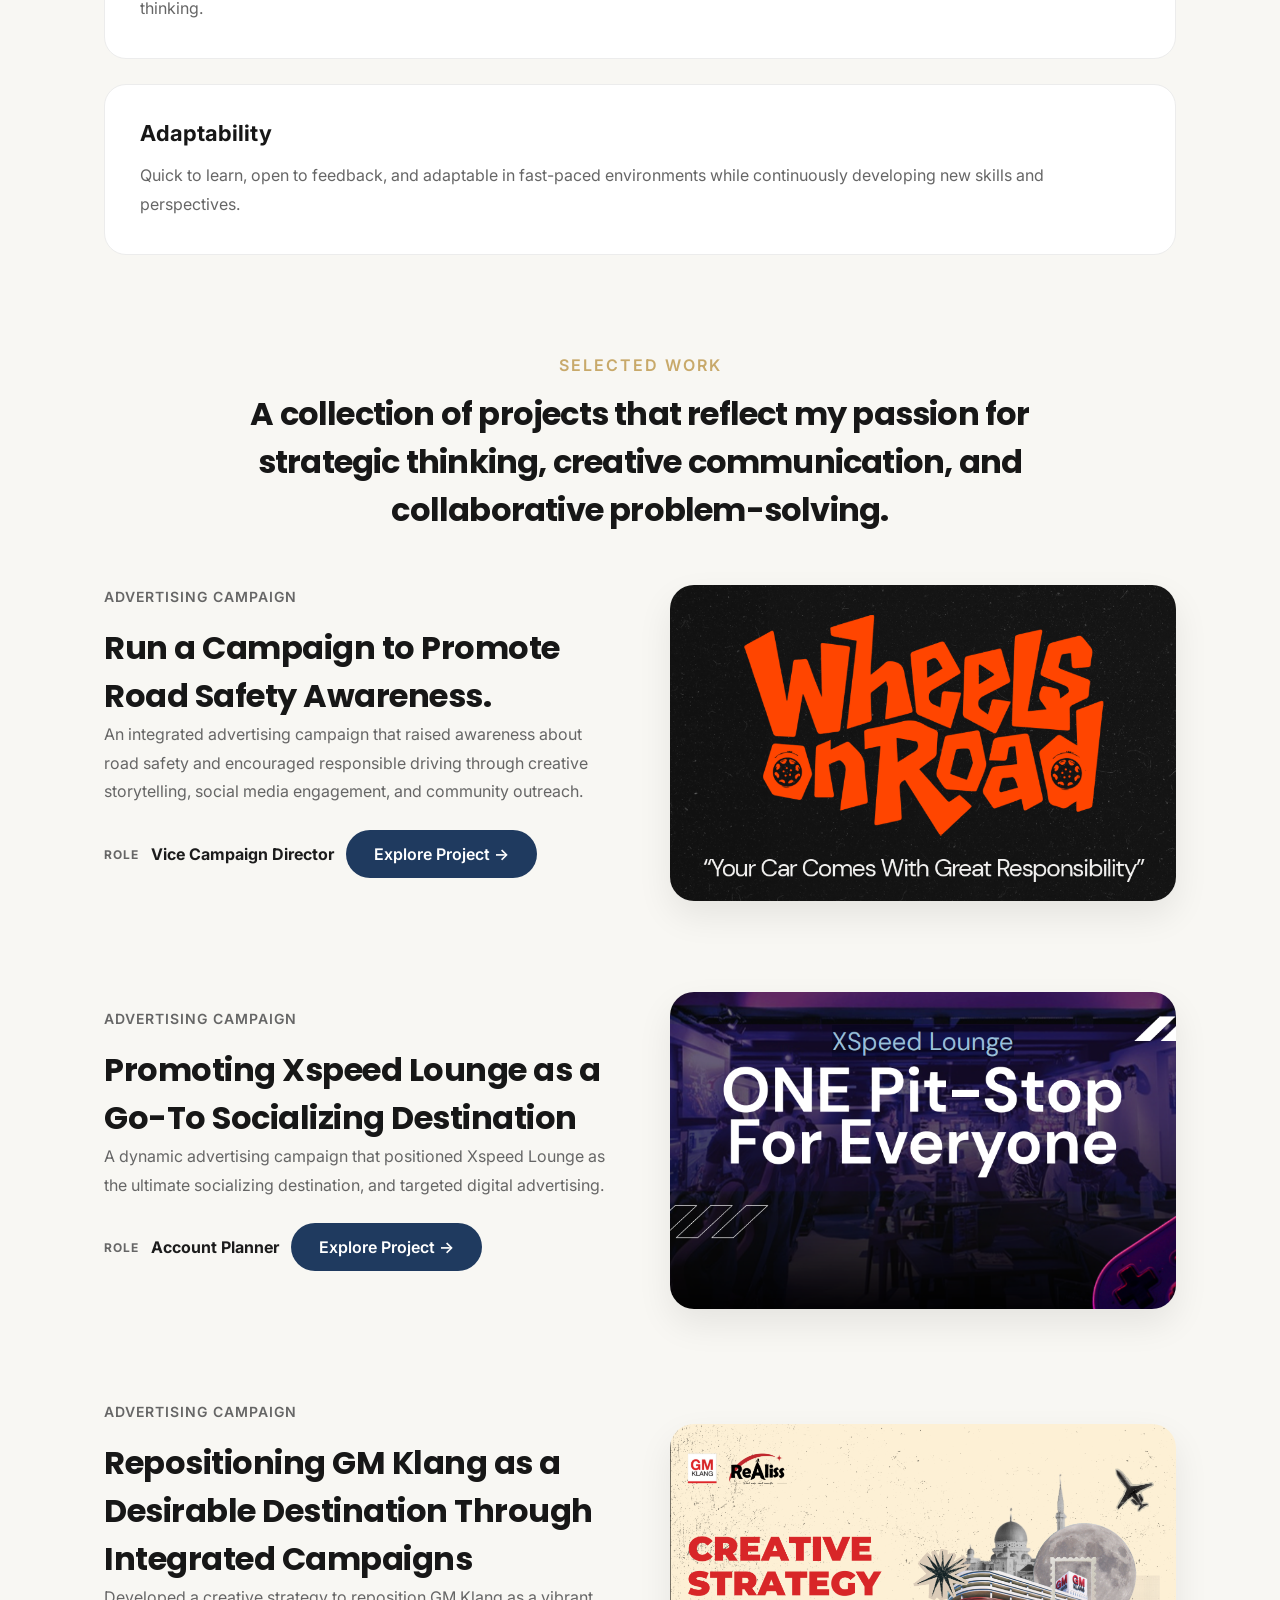
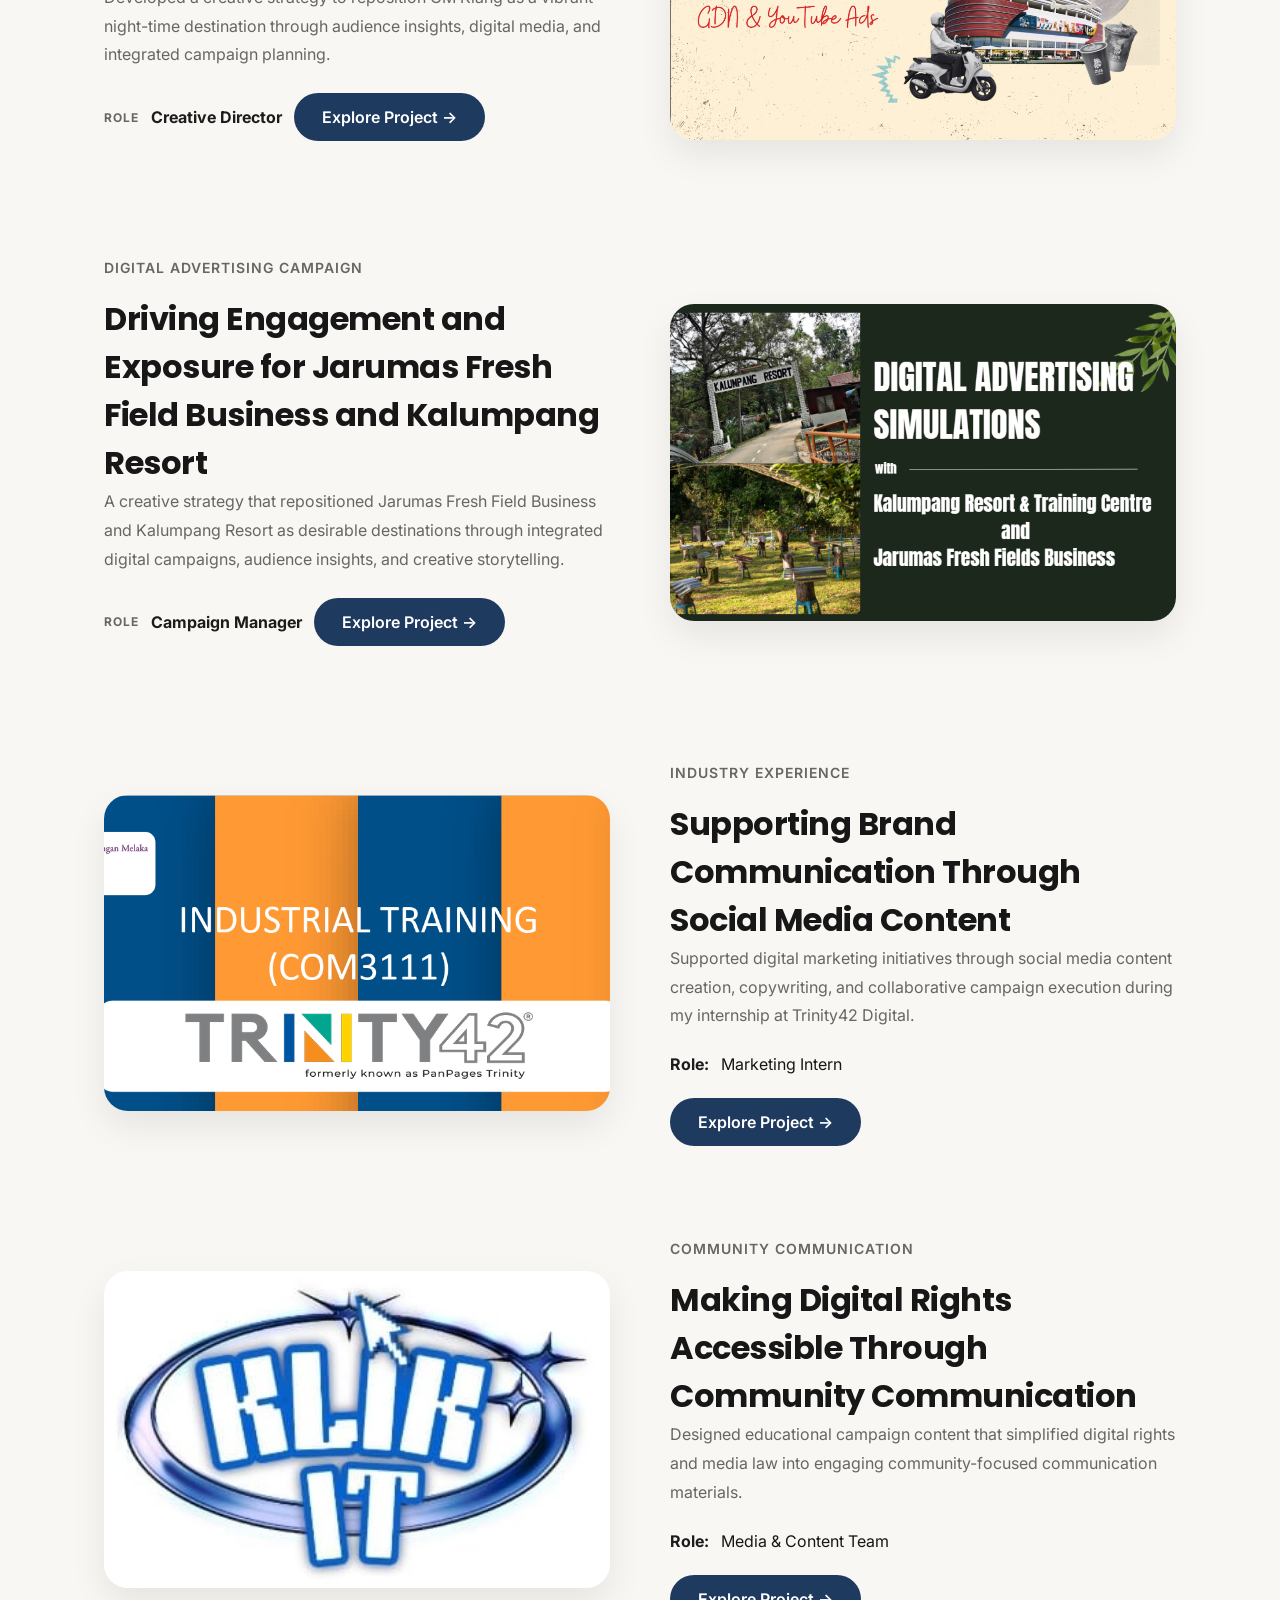
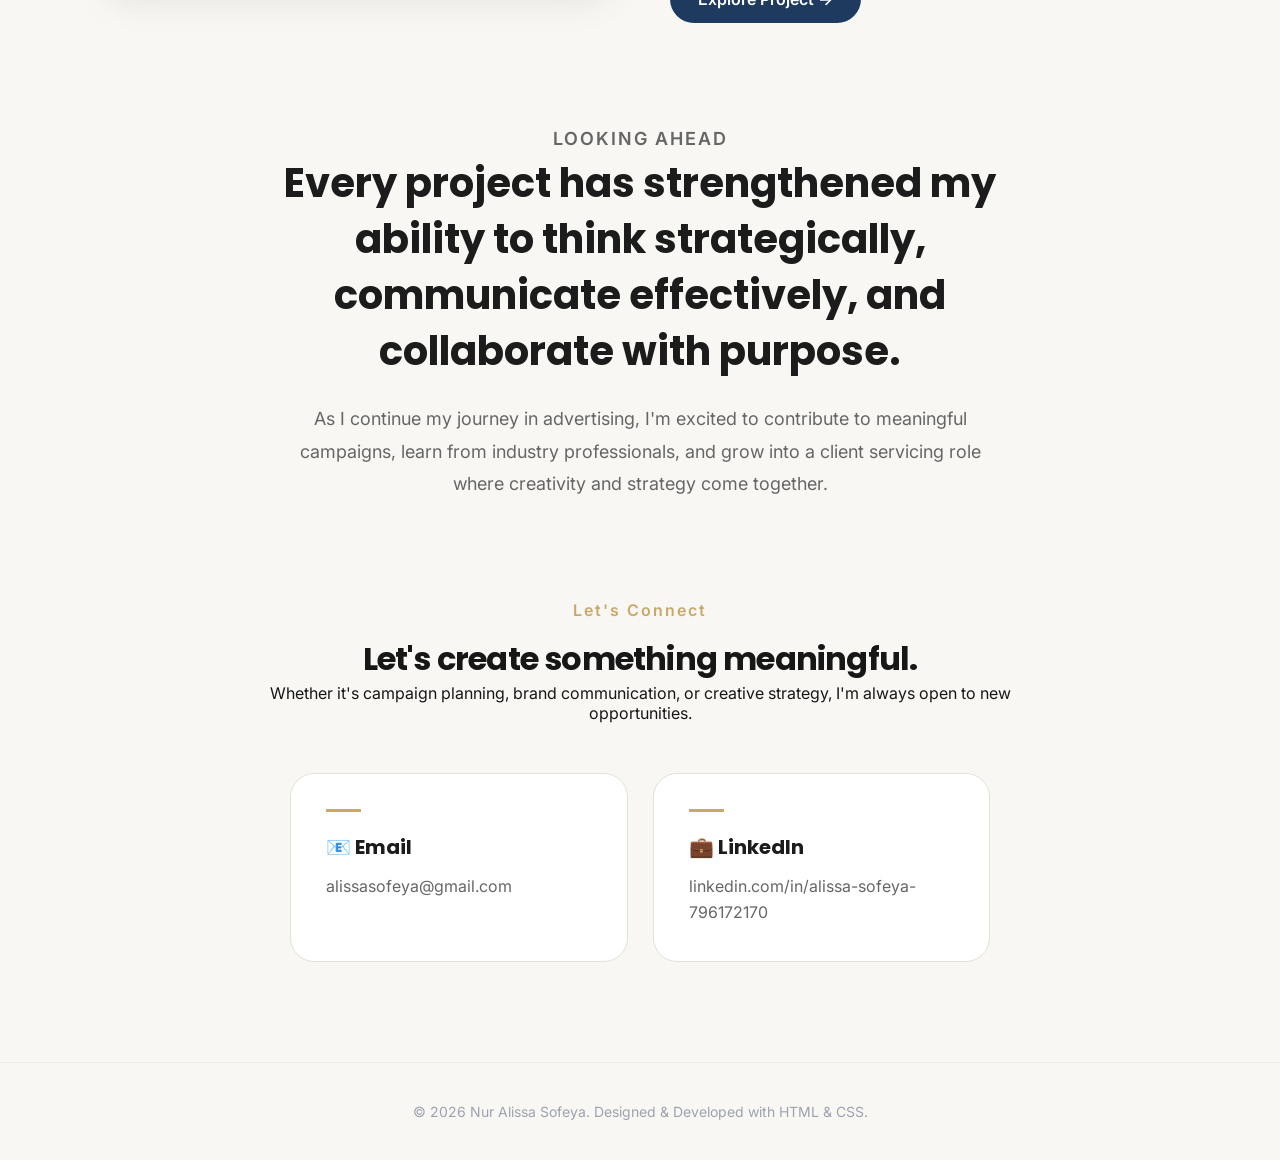
==== commit d350c02a: "Add files via upload" ====
--- a/index.html
+++ b/index.html
@@ -516,13 +516,14 @@
 
     <div class="section-header">
 
-        <p class="section-tag">CONTACT</p>
+        <p class="section-tag">Let's Connect</p>
 
         <h2>Let's create something meaningful.</h2>
 
         <p>
-            Thank you for taking the time to explore my portfolio. I'm always open to internship opportunities, collaborations, and conversations about advertising, branding, and creative strategy.
-        </p>
+            Whether it's campaign planning,
+brand communication, or creative strategy,
+I'm always open to new opportunities.  </p>
 
     </div>
 
@@ -560,4 +561,4 @@
 
 </body>
 
-</html>
+</html>
--- a/style.css
+++ b/style.css
@@ -4,15 +4,23 @@
 
 :root{
 
-    --primary:#4F46E5;
-    --primary-dark:#4338CA;
-    --primary-light:#EEF2FF;
-
-    --surface:#F8F7FF;
-
-    --heading:#111827;
-    --body:#6B7280;
-    --border:#E5E7EB;
+    /* Agency / Client Servicing Palette */
+
+    --primary:#1F3A5F;
+    --primary-dark:#162A43;
+    --primary-light:#E9EEF5;
+
+    --accent:#C8A96A;
+
+    --bg:#F8F7F3;
+    --surface:#FFFFFF;
+    --card:#FFFFFF;
+
+    --heading:#1C1C1C;
+    --text:#1C1C1C;
+    --body:#666666;
+
+    --border:#E5E1D8;
 
 }
 
@@ -72,21 +80,6 @@
 
 }
 
-:root{
-
---bg:#FAFAF7;
-
---text:#151515;
-
---muted:#707070;
-
---accent:#FFD84D;
-
---accent-orange:#FF8A3D;
-
---card:#F5F5F2;
-
-}
 
 /* ===========================
    NAVIGATION
@@ -102,10 +95,13 @@
 
     z-index:1000;
 
-    background:rgba(250,250,250,.85);
+    background:rgba(248,247,243,.85);
 
     backdrop-filter:blur(12px);
 
+    border-bottom:1px solid rgba(229,225,216,.6);
+
+
 }
 
 nav{
@@ -114,7 +110,7 @@
 
     margin:auto;
 
-    padding:22px 5%;
+    padding:16px 5%;
 
     display:flex;
 
@@ -128,11 +124,13 @@
 
     font-family:'Poppins',sans-serif;
 
-    font-size:26px;
+    font-size:22px;
 
     font-weight:700;
 
-    color:#111827;
+    color:var(--heading);
+
+    letter-spacing:-0.5px;
 
 }
 
@@ -140,7 +138,7 @@
 
     display:flex;
 
-    gap:35px;
+    gap:28px;
 
     list-style:none;
 
@@ -148,7 +146,7 @@
 
 .nav-links a{
 
-    color:#6B7280;
+    color:var(--body);
 
     font-weight:500;
 
@@ -158,7 +156,8 @@
 
 .nav-links a:hover{
 
-    color:#5B5CEB;
+    color:var(--primary);
+
 
 }
 
@@ -182,8 +181,7 @@
 
     align-items:center;
 
-    gap:80px;
-
+     gap:60px;
 }
 
 .eyebrow{
@@ -202,29 +200,27 @@
 
     font-family:'Poppins',sans-serif;
 
-    font-size:72px;
-
-    line-height:1;
-
-    letter-spacing:-2px;
+    font-size:68px;
+
+    line-height:1.05;
+
+    letter-spacing:-1.5px;
 
     font-weight:700;
 
-    margin-bottom:15px;
+    color:var(--heading);
 
 }
 
 .hero h2{
 
-    color:var(--heading);
-
-    font-size:30px;
+    color:var(--primary);
+
+    font-size:28px;
 
     font-weight:600;
 
-    color:#374151;
-
-    margin-bottom:20px;
+    letter-spacing:-0.3px;
 
 }
 
@@ -235,7 +231,7 @@
 
     line-height:1.75;
 
-    color:#6B7280;
+    color:var(--body);
 
     max-width:560px;
 
@@ -255,31 +251,61 @@
 
 .primary-btn{
 
-        background:var(--primary);
+    background:var(--primary);
 
     color:white;
 
-    padding:15px 28px;
+    padding:15px 32px;
 
     border-radius:50px;
 
     font-weight:600;
 
+    display:inline-flex;
+
+    align-items:center;
+
+    justify-content:center;
+
+    transition:.3s ease;
+
+}
+
+
+.primary-btn:hover{
+
+    background:var(--primary-dark);
+
+    transform:translateY(-3px);
+
+    box-shadow:0 10px 25px rgba(31,58,95,.2);
+
 }
 
 .secondary-btn{
 
-     border:2px solid var(--primary);
+    border:2px solid var(--primary);
 
     color:var(--primary);
 
-    color:#5B5CEB;
-
-    padding:15px 28px;
+    padding:15px 32px;
 
     border-radius:50px;
 
     font-weight:600;
+
+    transition:.3s ease;
+
+}
+
+
+.secondary-btn:hover{
+
+    background:var(--primary);
+
+    color:white;
+
+    transform:translateY(-3px);
 
 }
 
@@ -326,11 +352,11 @@
 
 .highlight-card{
 
-    background:#fff;
-
-    padding:30px;
-
-    border-radius:22px;
+    background:var(--surface);
+
+    padding:35px;
+
+    border-radius:24px;
 
      border:1px solid var(--border);
 
@@ -338,11 +364,13 @@
 
 }
 
-.highlight-card:hover{
-
-    transform:translateY(-8px);
-
-    box-shadow:0 20px 40px rgba(0,0,0,.08);
+.highlight-card:hover,
+.strength-card:hover,
+.contact-card:hover{
+
+    transform:translateY(-6px);
+
+    box-shadow:0 18px 35px rgba(0,0,0,.07);
 
 }
 
@@ -350,9 +378,11 @@
 
     font-family:'Poppins',sans-serif;
 
-    font-size:30px;
-
-    color:#5B5CEB;
+    font-size:32px;
+
+    font-weight:700;
+
+    color:var(--primary);
 
     margin-bottom:12px;
 
@@ -360,7 +390,7 @@
 
 .highlight-card p{
 
-    color:#6B7280;
+    color:var(--body);
 
     line-height:1.6;
 
@@ -369,6 +399,10 @@
    SECTION HEADER
 =========================== */
 
+section{
+    scroll-margin-top:100px;
+}
+
 .section-header{
 
     max-width:820px;
@@ -381,7 +415,7 @@
 
 .section-tag{
 
-    color:#4F46E5;
+     color:var(--primary);
 
     font-weight:600;
 
@@ -395,9 +429,11 @@
 
     font-family:'Poppins',sans-serif;
 
-    font-size:42px;
-
-    line-height:1.3;
+    font-size:40px;
+
+    font-weight:700;
+
+    letter-spacing:-0.8px;
 
 }
 
@@ -409,7 +445,7 @@
 
     max-width:1200px;
 
-    margin:120px auto;
+    margin:100px auto;
 
     padding:0 5%;
 
@@ -439,7 +475,7 @@
 
 .about-text p{
 
-    color:#6B7280;
+    color:var(--body);
 
     font-size:17px;
 
@@ -466,7 +502,7 @@
 
     max-width:1200px;
 
-    margin:120px auto;
+    margin:100px auto;
 
     padding:0 5%;
 
@@ -518,7 +554,7 @@
 
     line-height:1.8;
 
-    color:#6B7280;
+    color:var(--body);
 
 }
 .about-grid{
@@ -546,7 +582,7 @@
 
     max-width:1200px;
 
-    margin:120px auto;
+   margin:100px auto;
 
     padding:0 5%;
 
@@ -563,7 +599,7 @@
 
     align-items:center;
 
-    margin-bottom:120px;
+    margin-bottom:90px;
 
 }
 
@@ -581,6 +617,8 @@
 
     border-radius:24px;
 
+    box-shadow:0 15px 35px rgba(0,0,0,.08);
+
     aspect-ratio:16/10;
 
     object-fit:cover;
@@ -590,7 +628,7 @@
 
 .project-category{
 
-    color:#4F46E5;
+     color:var(--primary);
 
     font-size:14px;
 
@@ -609,18 +647,18 @@
 
     font-family:'Poppins',sans-serif;
 
-    font-size:34px;
-
-    line-height:1.3;
-
-    margin-bottom:20px;
+    font-size:32px;
+
+    font-weight:700;
+
+    letter-spacing:-0.5px;
 
 }
 
 
 .project-content p{
 
-    color:#6B7280;
+    color:var(--body);
 
     line-height:1.8;
 
@@ -647,7 +685,7 @@
 
 letter-spacing:1px;
 
-color:#6B7280;
+color:var(--body);
 
 text-transform:uppercase;
 
@@ -657,7 +695,7 @@
 
 font-size:16px;
 
-color:#111827;
+color:var(--heading);
 
 }
 
@@ -666,22 +704,24 @@
 
     display:inline-block;
 
-    padding:14px 25px;
-
-    background:#4F46E5;
+    padding:14px 28px;
+
+    background:var(--primary);
 
     color:white;
 
     border-radius:30px;
 
-    text-decoration:none;
-
-    transition:.3s;
+    font-weight:600;
+
+    transition:.3s ease;
 
 }
 
 
 .project-button:hover{
+
+    background:var(--primary-dark);
 
     transform:translateY(-3px);
 
@@ -719,7 +759,7 @@
 
 .case-intro{
 
-    color:#6B7280;
+    color:var(--body);
 
     font-size:18px;
 
@@ -743,7 +783,7 @@
 
 .case-info h4{
 
-    color:#4F46E5;
+     color:var(--primary);
 
 }
 
@@ -779,7 +819,7 @@
 
 .case-section p{
 
-    color:#6B7280;
+    color:var(--body);
 
     line-height:2;
 
@@ -897,7 +937,7 @@
 
 .project-summary h4{
 
-    color:#4F46E5;
+     color:var(--primary);
 
     margin-bottom:10px;
 
@@ -906,18 +946,20 @@
 
 .project-summary p{
 
-    color:#6B7280;
+    color:var(--body);
 
 }
 
 
 @media(max-width:768px){
 
-.project-summary{
-
-    grid-template-columns:1fr;
-
-}
+    .about-grid{
+        grid-template-columns:1fr;
+    }
+
+    .strength-grid{
+        grid-template-columns:1fr;
+    }
 
 }
 
@@ -929,7 +971,7 @@
 .closing{
 
     max-width: 900px;
-    margin: 120px auto;
+    margin:100px auto;
     padding: 0 5%;
     text-align: center;
 
@@ -973,7 +1015,7 @@
 
 .contact{
 
-    max-width:1200px;
+    max-width:1000px;
 
     margin:100px auto;
 
@@ -981,27 +1023,31 @@
 
 }
 
+
 .contact-grid{
 
     display:grid;
 
-    grid-template-columns:repeat(3,1fr);
-
-    gap:24px;
-
-    margin-top:50px;
-
-}
+    grid-template-columns:repeat(2,1fr);
+
+    gap:25px;
+
+    max-width:700px;
+
+    margin:50px auto 0;
+
+}
+
 
 .contact-card{
 
-    background:#fff;
-
-    border:1px solid #ECECEC;
-
-    border-radius:22px;
-
-    padding:32px;
+    background:var(--surface);
+
+    border:1px solid var(--border);
+
+    border-radius:24px;
+
+    padding:35px;
 
     text-decoration:none;
 
@@ -1011,29 +1057,62 @@
 
 }
 
+
 .contact-card:hover{
 
-    transform:translateY(-8px);
-
-    box-shadow:0 20px 40px rgba(0,0,0,.08);
-
-}
+    transform:translateY(-6px);
+
+    border-color:var(--accent);
+
+    box-shadow:0 15px 35px rgba(0,0,0,.06);
+
+}
+
 
 .contact-card h3{
 
-    font-size:22px;
+    font-family:'Poppins',sans-serif;
+
+    font-size:20px;
+
+    color:var(--heading);
 
     margin-bottom:12px;
 
 }
 
+
 .contact-card p{
 
-    color:#6B7280;
+    color:var(--body);
 
     line-height:1.6;
 
-    word-break:break-word;
+}
+
+.contact-card::before{
+
+    content:"";
+
+    display:block;
+
+    width:35px;
+
+    height:3px;
+
+    background:var(--accent);
+
+    margin-bottom:20px;
+
+}
+
+@media(max-width:768px){
+
+    .contact-grid{
+
+        grid-template-columns:1fr;
+
+    }
 
 }
 
@@ -1066,3 +1145,23 @@
 
 }
 
+.project-category,
+.section-tag,
+.eyebrow{
+
+    color:var(--accent);
+
+}
+
+section{
+
+position:relative;
+
+}
+
+.section-header{
+
+position:relative;
+
+}
+
